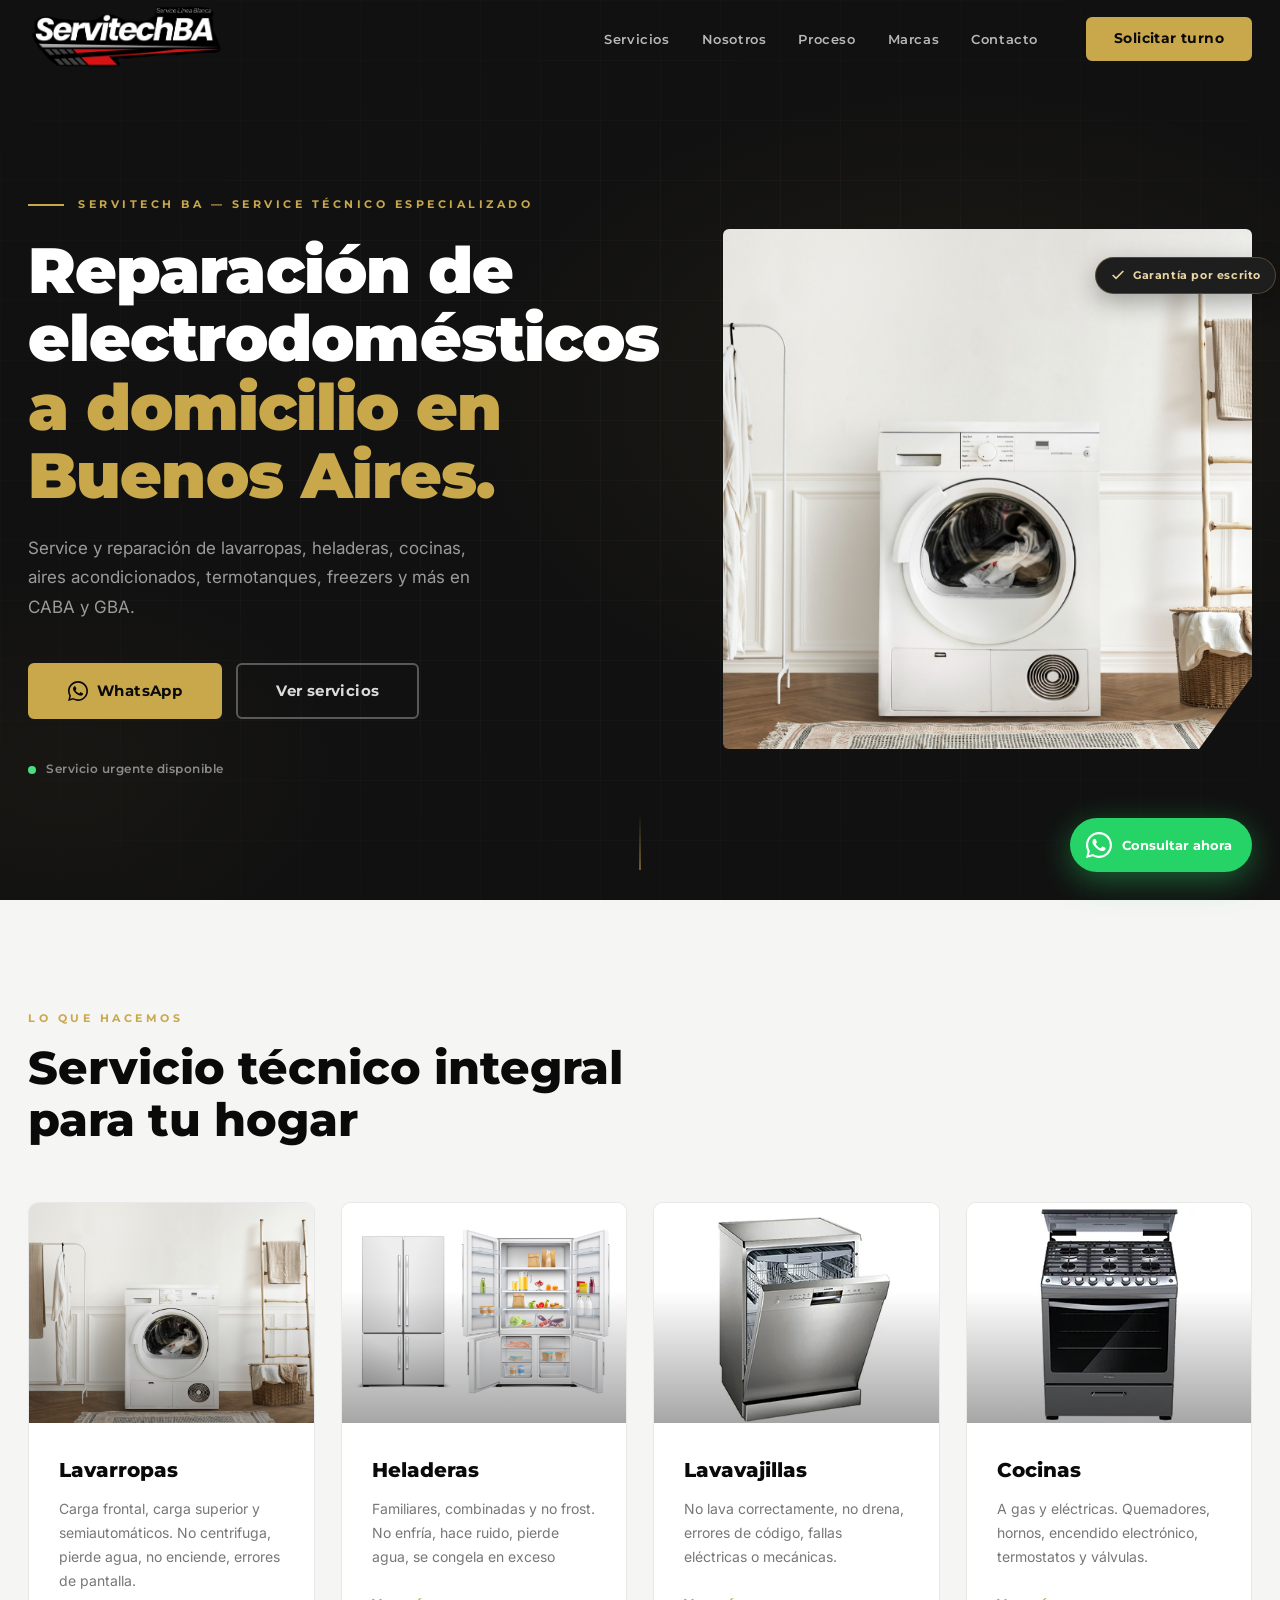
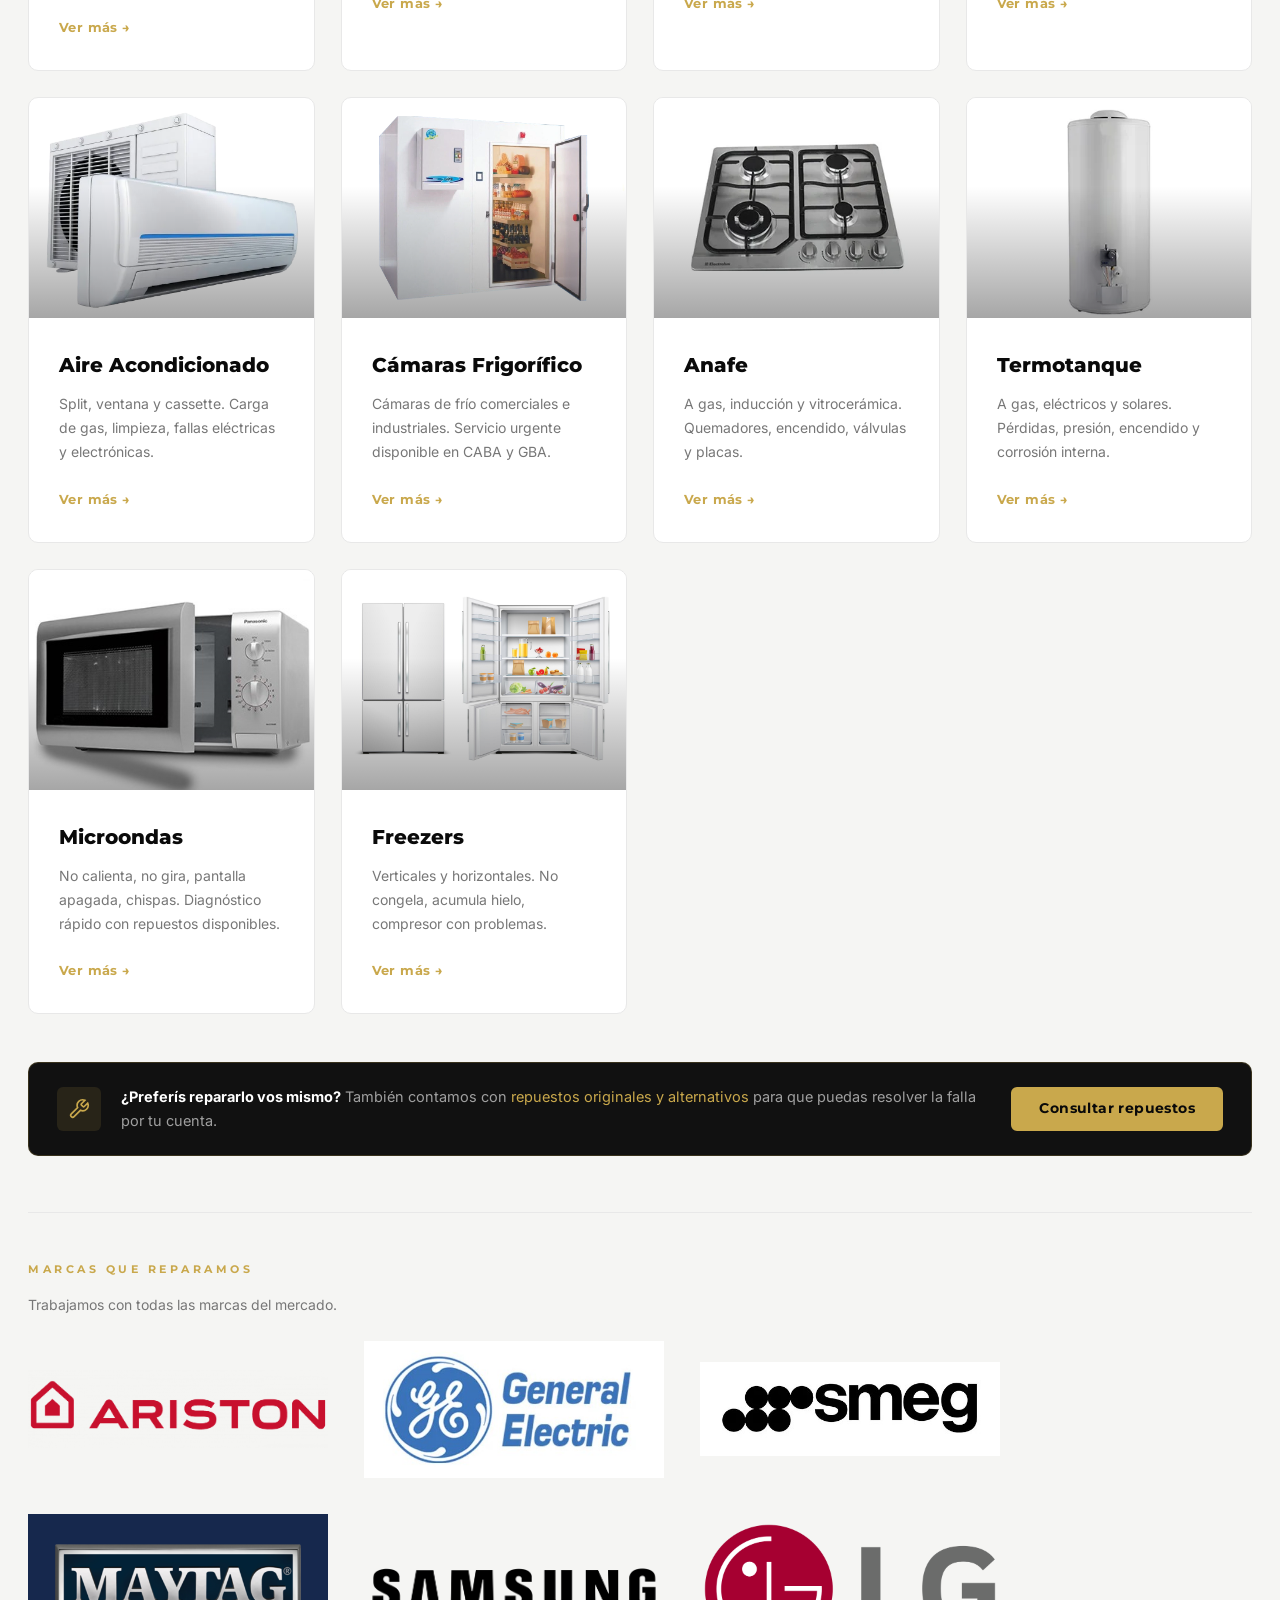
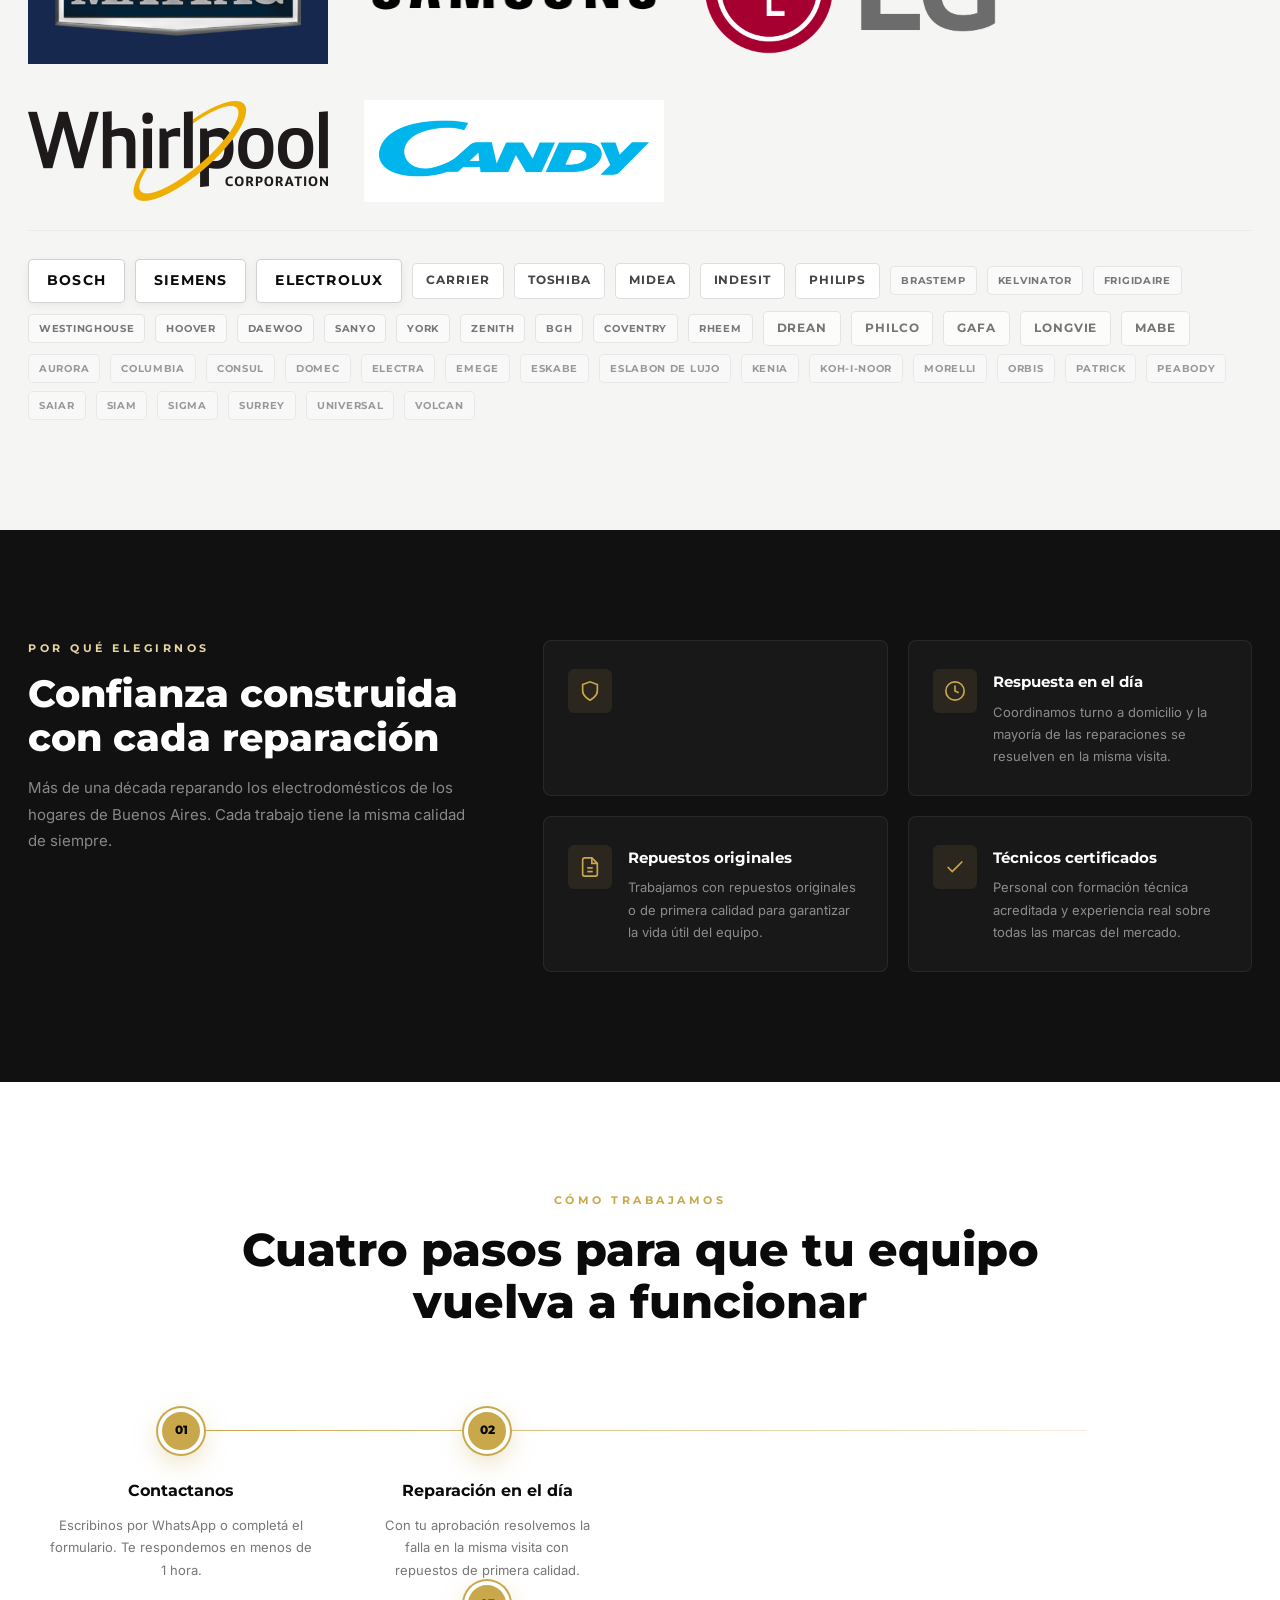
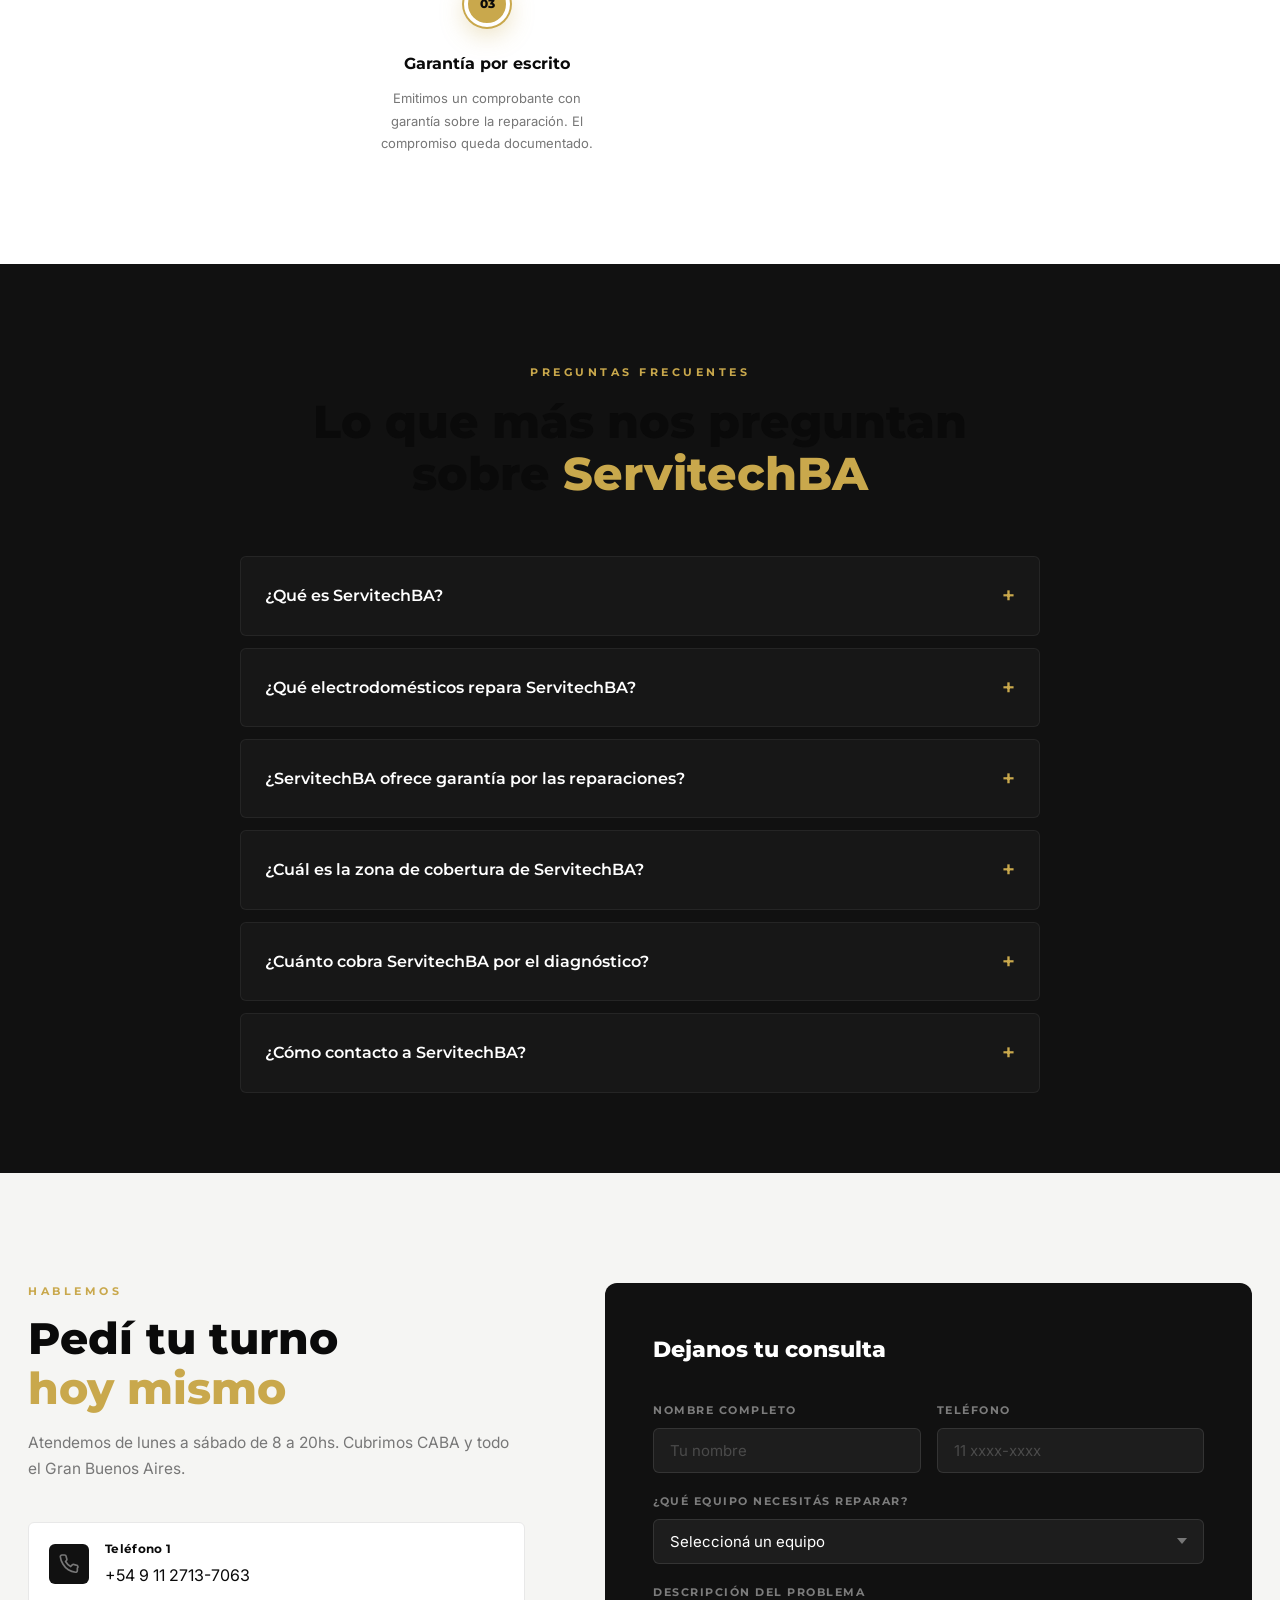
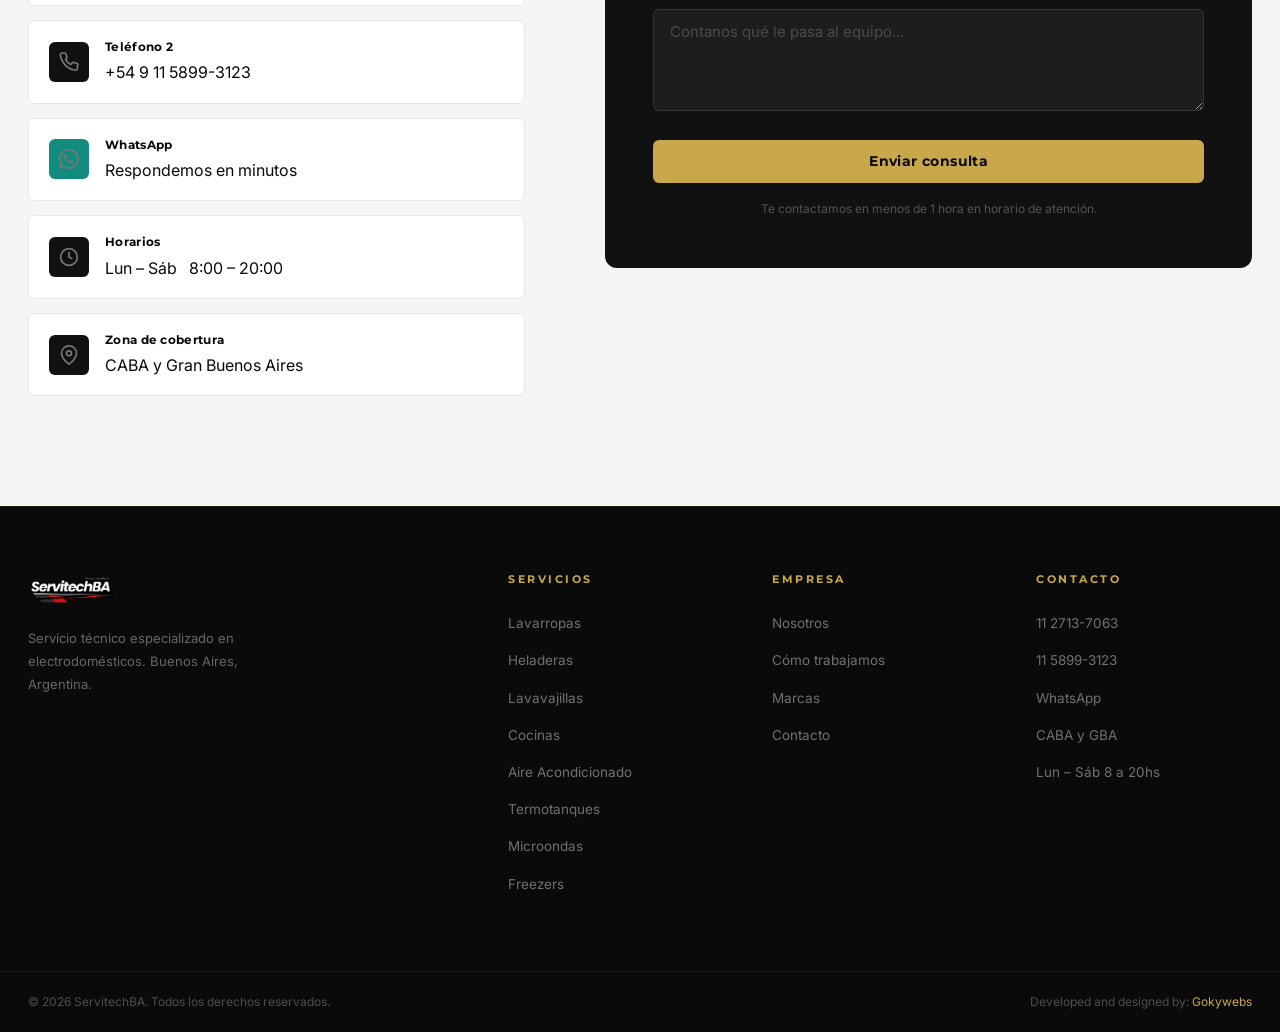
==== index.html @ 46dfd7f1 "terminada" ====
﻿<!DOCTYPE html>
<html lang="es">
<head>
  <meta charset="UTF-8">
  <meta name="viewport" content="width=device-width, initial-scale=1.0">
  <title>Servitech BA | Servicio Técnico de Electrodomésticos en Buenos Aires - Reparación a Domicilio</title>
  <meta name="description" content="Servitech BA - Servicio técnico y reparación de electrodomésticos a domicilio en Buenos Aires (CABA y GBA). Reparamos lavarropas, heladeras, cocinas, aires acondicionados, microondas, termotanques, freezers y más. Diagnóstico sin cargo y garantía por escrito. Llamá al 11 2713-7063.">
  <meta name="keywords" content="servitech, servitechba, servitech ba, servitech buenos aires, service electrodomésticos, service técnico, servicio técnico electrodomésticos, reparación electrodomésticos Buenos Aires, reparación lavarropas, reparación heladera, técnico a domicilio CABA, técnico a domicilio GBA, service lavarropas, service heladera, service cocina, service aire acondicionado, reparación lavavajillas, reparación microondas, reparación termotanque, reparación freezer, técnico electrodomésticos zona sur, técnico electrodomésticos zona norte, técnico electrodomésticos zona oeste, repuestos electrodomésticos Buenos Aires">
  <meta name="author" content="ServitechBA">
  <meta name="robots" content="index, follow">
  <link rel="canonical" href="https://www.servitechba.com/">

  <link rel="icon" type="image/jpeg" href="images/logocuadrado.png" sizes="any">
  <link rel="apple-touch-icon" sizes="180x180" href="images/logocuadrado.png">

  <meta name="geo.region" content="AR-B">
  <meta name="geo.placename" content="Buenos Aires">
  <meta name="geo.position" content="-34.6037;-58.3816">
  <meta name="ICBM" content="-34.6037, -58.3816">

  <meta property="og:type" content="website">
  <meta property="og:title" content="Servitech BA | Reparación y Service de Electrodomésticos en Buenos Aires">
  <meta property="og:description" content="Servitech BA - Service y reparación de electrodomésticos a domicilio. Lavarropas, heladeras, cocinas, aires y más. Diagnóstico sin cargo y garantía por escrito.">
  <meta property="og:image" content="https://www.servitechba.com/images/logocuadrado.png">
  <meta property="og:url" content="https://www.servitechba.com/">
  <meta property="og:locale" content="es_AR">
  <meta property="og:site_name" content="ServitechBA">

  <meta name="twitter:card" content="summary_large_image">
  <meta name="twitter:title" content="Servitech BA | Service y Reparación de Electrodomésticos">
  <meta name="twitter:description" content="Servitech BA - Reparación y service de lavarropas, heladeras, cocinas y más en Buenos Aires. Diagnóstico sin cargo y garantía por escrito.">
  <meta name="twitter:image" content="https://www.servitechba.com/images/logocuadrado.png">

  <link rel="preconnect" href="https://fonts.googleapis.com">
  <link rel="preconnect" href="https://fonts.gstatic.com" crossorigin>
  <link href="https://fonts.googleapis.com/css2?family=Montserrat:wght@400;500;600;700;800;900&family=Inter:wght@300;400;500&display=swap" rel="stylesheet">
  <link rel="stylesheet" href="css/styles.css">

  <script type="application/ld+json">
  {
    "@context": "https://schema.org",
    "@type": "LocalBusiness",
    "@id": "https://www.servitechba.com/#organization",
    "name": "ServitechBA - Servitech BA",
    "alternateName": ["ServitechBA", "Servitech BA", "servitechba", "Servitech Buenos Aires"],
    "description": "ServitechBA - Servicio técnico y reparación de electrodomésticos a domicilio en Buenos Aires. Service de lavarropas, heladeras, cocinas, aires acondicionados, termotanques, microondas, freezers y más. CABA y GBA.",
    "telephone": ["+541127137063", "+541158993123"],
    "image": "https://www.servitechba.com/images/logocuadrado.png",
    "logo": "https://www.servitechba.com/images/logocuadrado.png",
    "url": "https://www.servitechba.com",
    "sameAs": [
      "https://wa.me/541127137063"
    ],
    "address": {
      "@type": "PostalAddress",
      "addressLocality": "Buenos Aires",
      "addressRegion": "Buenos Aires",
      "addressCountry": "AR"
    },
    "geo": {
      "@type": "GeoCoordinates",
      "latitude": -34.6037,
      "longitude": -58.3816
    },
    "areaServed": [
      { "@type": "City", "name": "Buenos Aires", "sameAs": "https://es.wikipedia.org/wiki/Buenos_Aires" },
      { "@type": "AdministrativeArea", "name": "Gran Buenos Aires" }
    ],
    "openingHoursSpecification": {
      "@type": "OpeningHoursSpecification",
      "dayOfWeek": ["Monday","Tuesday","Wednesday","Thursday","Friday","Saturday"],
      "opens": "08:00",
      "closes": "20:00"
    },
    "priceRange": "$$",
    "hasOfferCatalog": {
      "@type": "OfferCatalog",
      "name": "Servicios de reparación de electrodomésticos",
      "itemListElement": [
        { "@type": "Offer", "itemOffered": { "@type": "Service", "name": "Reparación de lavarropas" } },
        { "@type": "Offer", "itemOffered": { "@type": "Service", "name": "Reparación de heladeras" } },
        { "@type": "Offer", "itemOffered": { "@type": "Service", "name": "Reparación de lavavajillas" } },
        { "@type": "Offer", "itemOffered": { "@type": "Service", "name": "Reparación de cocinas" } },
        { "@type": "Offer", "itemOffered": { "@type": "Service", "name": "Reparación de aire acondicionado" } },
        { "@type": "Offer", "itemOffered": { "@type": "Service", "name": "Reparación de termotanques" } },
        { "@type": "Offer", "itemOffered": { "@type": "Service", "name": "Reparación de microondas" } },
        { "@type": "Offer", "itemOffered": { "@type": "Service", "name": "Reparación de freezers" } }
      ]
    }
  }
  </script>

  <script type="application/ld+json">
  {
    "@context": "https://schema.org",
    "@type": "FAQPage",
    "mainEntity": [
      {
        "@type": "Question",
        "name": "¿Qué es ServitechBA?",
        "acceptedAnswer": {
          "@type": "Answer",
          "text": "ServitechBA (Servitech BA) es un servicio técnico especializado en la reparación de electrodomésticos a domicilio en Buenos Aires. Reparamos lavarropas, heladeras, cocinas, aires acondicionados, termotanques, microondas, freezers, lavavajillas y más en CABA y GBA."
        }
      },
      {
        "@type": "Question",
        "name": "¿Qué electrodomésticos repara ServitechBA?",
        "acceptedAnswer": {
          "@type": "Answer",
          "text": "En ServitechBA reparamos lavarropas, heladeras, lavavajillas, cocinas, aires acondicionados, cámaras frigoríficas, anafes, termotanques, microondas y freezers de todas las marcas del mercado."
        }
      },
      {
        "@type": "Question",
        "name": "¿ServitechBA ofrece garantía por las reparaciones?",
        "acceptedAnswer": {
          "@type": "Answer",
          "text": "Sí, en ServitechBA todas las reparaciones incluyen garantía por escrito. Emitimos un comprobante que documenta el trabajo realizado y la garantía correspondiente."
        }
      },
      {
        "@type": "Question",
        "name": "¿Cuál es la zona de cobertura de ServitechBA?",
        "acceptedAnswer": {
          "@type": "Answer",
          "text": "ServitechBA cubre toda la Ciudad Autónoma de Buenos Aires (CABA) y el Gran Buenos Aires (GBA), incluyendo zona norte, zona sur y zona oeste."
        }
      },
      {
        "@type": "Question",
        "name": "¿Cuánto cobra ServitechBA por el diagnóstico?",
        "acceptedAnswer": {
          "@type": "Answer",
          "text": "El diagnóstico de ServitechBA es sin cargo. Nuestro técnico evalúa el equipo a domicilio y te presupuesta la reparación antes de comenzar el trabajo."
        }
      },
      {
        "@type": "Question",
        "name": "¿Cómo contacto a ServitechBA?",
        "acceptedAnswer": {
          "@type": "Answer",
          "text": "Podés contactar a ServitechBA por WhatsApp al 11 2713-7063, por teléfono al 11 2713-7063 o al 11 5899-3123, o completando el formulario en servitechba.com. Atendemos de lunes a sábado de 8 a 20hs."
        }
      }
    ]
  }
  </script>
</head>
<body>

  <header class="nav-wrapper" id="navbar">
    <nav class="nav container">
      <a href="#inicio" class="nav__logo" aria-label="ServitechBA inicio">
        <img src="images/logo2.png" alt="ServitechBA" width="160" height="48">
      </a>
      <ul class="nav__links" id="navLinks" role="list">
        <li><a href="#servicios">Servicios</a></li>
        <li><a href="#nosotros">Nosotros</a></li>
        <li><a href="#proceso">Proceso</a></li>
        <li><a href="#marcas">Marcas</a></li>
        <li><a href="#contacto">Contacto</a></li>
      </ul>
      <a href="https://wa.me/541127137063?text=Hola%2C%20quisiera%20solicitar%20un%20turno%20de%20servicio%20t%C3%A9cnico" class="btn btn--gold nav__cta" target="_blank" rel="noopener noreferrer">Solicitar turno</a>
      <button class="nav__burger" id="burger" aria-label="Abrir menú de navegación" aria-expanded="false">
        <span></span>
        <span></span>
        <span></span>
      </button>
    </nav>
  </header>

  <main>

    <section class="hero" id="inicio" aria-label="Bienvenida">
      <div class="hero__bg" aria-hidden="true">
        <div class="hero__bg-grid"></div>
        <div class="hero__bg-glow"></div>
      </div>
      <div class="container hero__inner">
        <div class="hero__content">
          <span class="hero__eyebrow anim-hero" style="--hi:0">
            <span class="eyebrow-line" aria-hidden="true"></span>
            Servitech BA — Service técnico especializado
          </span>
          <h1 class="hero__title anim-hero" style="--hi:1">
            Reparación de electrodomésticos<br>
            <span class="text-gold">a domicilio en Buenos Aires.</span>
          </h1>
          <p class="hero__desc anim-hero" style="--hi:2">
            Service y reparación de lavarropas, heladeras, cocinas, aires acondicionados, termotanques, freezers y más en CABA y GBA. 
          </p>
          <div class="hero__ctas anim-hero" style="--hi:3">
            <a href="https://wa.me/541127137063?text=Hola%2C%20quiero%20más%20información" class="btn btn--gold btn--lg" target="_blank" rel="noopener noreferrer">
              <svg width="20" height="20" viewBox="0 0 24 24" fill="currentColor" aria-hidden="true"><path d="M17.472 14.382c-.297-.149-1.758-.867-2.03-.967-.273-.099-.471-.148-.67.15-.197.297-.767.966-.94 1.164-.173.199-.347.223-.644.075-.297-.15-1.255-.463-2.39-1.475-.883-.788-1.48-1.761-1.653-2.059-.173-.297-.018-.458.13-.606.134-.133.298-.347.446-.52.149-.174.198-.298.298-.497.099-.198.05-.371-.025-.52-.075-.149-.669-1.612-.916-2.207-.242-.579-.487-.5-.669-.51-.173-.008-.371-.01-.57-.01-.198 0-.52.074-.792.372-.272.297-1.04 1.016-1.04 2.479 0 1.462 1.065 2.875 1.213 3.074.149.198 2.096 3.2 5.077 4.487.709.306 1.262.489 1.694.625.712.227 1.36.195 1.871.118.571-.085 1.758-.719 2.006-1.413.248-.694.248-1.289.173-1.413z"/><path d="M12 0C5.373 0 0 5.373 0 12c0 2.136.561 4.14 1.535 5.872L.057 24l6.304-1.654A11.946 11.946 0 0012 24c6.627 0 12-5.373 12-12S18.627 0 12 0zm0 22c-1.885 0-3.65-.51-5.17-1.399l-.37-.22-3.845 1.007 1.027-3.737-.242-.386A9.953 9.953 0 012 12c0-5.514 4.486-10 10-10s10 4.486 10 10-4.486 10-10 10z"/></svg>
              WhatsApp
            </a>
            <a href="#servicios" class="btn btn--outline btn--lg">Ver servicios</a>
          </div>
          <div class="hero__badge anim-hero" style="--hi:4">
            <span class="badge-dot" aria-hidden="true"></span>
            Servicio urgente disponible
          </div>
        </div>
        <div class="hero__visual anim-hero" style="--hi:2" aria-hidden="true">
          <div class="hero__img-frame">
            <img src="images/lavarropa.jpg" alt="Técnico reparando lavarropas en domicilio en Buenos Aires" loading="eager" width="580" height="520">
            <div class="hero__img-border"></div>
          </div>
          <div class="hero__float-tag">
            <svg width="16" height="16" viewBox="0 0 24 24" fill="none" stroke="currentColor" stroke-width="2.5" aria-hidden="true"><polyline points="20 6 9 17 4 12"/></svg>
            Garantía por escrito
          </div>
        </div>
      </div>
      <div class="hero__scroll" aria-hidden="true"><span></span></div>
    </section>

    <section class="services" id="servicios">
      <div class="container">
        <div class="section-head fade-up">
          <span class="section-label">Lo que hacemos</span>
          <h2>Servicio técnico integral<br>para tu hogar</h2>
        </div>
        <div class="services__grid services__grid--wide">

          <article class="service-card fade-up" style="--delay:.0s">
            <a href="producto.html?id=lavarropas" class="service-card__link" aria-label="Ver servicio de Lavarropas">
            <div class="service-card__img">
              <img src="images/lavarropa.jpg" alt="Reparación de lavarropas carga frontal y superior en Buenos Aires" loading="lazy" width="400" height="220">
              <div class="service-card__overlay" aria-hidden="true"></div>
              <div class="service-card__badge">Ver detalle →</div>
            </div>
            </a>
            <div class="service-card__body">
              <h3><a href="producto.html?id=lavarropas">Lavarropas</a></h3>
              <p>Carga frontal, carga superior y semiautomáticos. No centrifuga, pierde agua, no enciende, errores de pantalla.</p>
              <a href="producto.html?id=lavarropas" class="service-link">Ver más →</a>
            </div>
          </article>

          <article class="service-card fade-up" style="--delay:.1s">
            <a href="producto.html?id=heladera" class="service-card__link" aria-label="Ver servicio de Heladeras">
            <div class="service-card__img">
              <img src="images/heladera.jpg" alt="Reparación de heladeras familiares y no frost en Buenos Aires" loading="lazy" width="400" height="220">
              <div class="service-card__overlay" aria-hidden="true"></div>
              <div class="service-card__badge">Ver detalle →</div>
            </div>
            </a>
            <div class="service-card__body">
              <h3><a href="producto.html?id=heladera">Heladeras</a></h3>
              <p>Familiares, combinadas y no frost. No enfría, hace ruido, pierde agua, se congela en exceso</p>
              <a href="producto.html?id=heladera" class="service-link">Ver más →</a>
            </div>
          </article>

          <article class="service-card fade-up" style="--delay:.2s">
            <a href="producto.html?id=lavavajillas" class="service-card__link" aria-label="Ver servicio de Lavavajillas">
            <div class="service-card__img">
              <img src="images/lavavajillas.webp" alt="Reparación de lavavajillas a domicilio en Buenos Aires" loading="lazy" width="400" height="220">
              <div class="service-card__overlay" aria-hidden="true"></div>
              <div class="service-card__badge">Ver detalle →</div>
            </div>
            </a>
            <div class="service-card__body">
              <h3><a href="producto.html?id=lavavajillas">Lavavajillas</a></h3>
              <p>No lava correctamente, no drena, errores de código, fallas eléctricas o mecánicas.</p>
              <a href="producto.html?id=lavavajillas" class="service-link">Ver más →</a>
            </div>
          </article>

          <article class="service-card fade-up" style="--delay:.3s">
            <a href="producto.html?id=cocina" class="service-card__link" aria-label="Ver servicio de Cocinas">
            <div class="service-card__img">
              <img src="images/cocinas.webp" alt="Reparación de cocinas a gas en Buenos Aires" loading="lazy" width="400" height="220">
              <div class="service-card__overlay" aria-hidden="true"></div>
              <div class="service-card__badge">Ver detalle →</div>
            </div>
            </a>
            <div class="service-card__body">
              <h3><a href="producto.html?id=cocina">Cocinas</a></h3>
              <p>A gas y eléctricas. Quemadores, hornos, encendido electrónico, termostatos y válvulas.</p>
              <a href="producto.html?id=cocina" class="service-link">Ver más →</a>
            </div>
          </article>

          <article class="service-card fade-up" style="--delay:.0s">
            <a href="producto.html?id=aire" class="service-card__link" aria-label="Ver servicio de Aire Acondicionado">
            <div class="service-card__img">
              <img src="images/aire.webp" alt="Reparación de aire acondicionado split en Buenos Aires" loading="lazy" width="400" height="220">
              <div class="service-card__overlay" aria-hidden="true"></div>
              <div class="service-card__badge">Ver detalle →</div>
            </div>
            </a>
            <div class="service-card__body">
              <h3><a href="producto.html?id=aire">Aire Acondicionado</a></h3>
              <p>Split, ventana y cassette. Carga de gas, limpieza, fallas eléctricas y electrónicas.</p>
              <a href="producto.html?id=aire" class="service-link">Ver más →</a>
            </div>
          </article>

          <article class="service-card fade-up" style="--delay:.1s">
            <a href="producto.html?id=camara" class="service-card__link" aria-label="Ver servicio de Cámaras Frigorífico">
            <div class="service-card__img">
              <img src="images/camara.webp" alt="Cámara frigorífico reparación en Buenos Aires" loading="lazy" width="400" height="220">
              <div class="service-card__overlay" aria-hidden="true"></div>
              <div class="service-card__badge">Ver detalle →</div>
            </div>
            </a>
            <div class="service-card__body">
              <h3><a href="producto.html?id=camara">Cámaras Frigorífico</a></h3>
              <p>Cámaras de frío comerciales e industriales. Servicio urgente disponible en CABA y GBA.</p>
              <a href="producto.html?id=camara" class="service-link">Ver más →</a>
            </div>
          </article>

          <article class="service-card fade-up" style="--delay:.2s">
            <a href="producto.html?id=anafe" class="service-card__link" aria-label="Ver servicio de Anafe">
            <div class="service-card__img">
              <img src="images/anafes.webp" alt="Reparación de anafe en Buenos Aires" loading="lazy" width="400" height="220">
              <div class="service-card__overlay" aria-hidden="true"></div>
              <div class="service-card__badge">Ver detalle →</div>
            </div>
            </a>
            <div class="service-card__body">
              <h3><a href="producto.html?id=anafe">Anafe</a></h3>
              <p>A gas, inducción y vitrocerámica. Quemadores, encendido, válvulas y placas.</p>
              <a href="producto.html?id=anafe" class="service-link">Ver más →</a>
            </div>
          </article>

          <article class="service-card fade-up" style="--delay:.3s">
            <a href="producto.html?id=termotanque" class="service-card__link" aria-label="Ver servicio de Termotanque">
            <div class="service-card__img">
              <img src="images/termotanques.webp" alt="Reparación de termotanque en Buenos Aires" loading="lazy" width="400" height="220">
              <div class="service-card__overlay" aria-hidden="true"></div>
              <div class="service-card__badge">Ver detalle →</div>
            </div>
            </a>
            <div class="service-card__body">
              <h3><a href="producto.html?id=termotanque">Termotanque</a></h3>
              <p>A gas, eléctricos y solares. Pérdidas, presión, encendido y corrosión interna.</p>
              <a href="producto.html?id=termotanque" class="service-link">Ver más →</a>
            </div>
          </article>

          <article class="service-card fade-up" style="--delay:.0s">
            <a href="producto.html?id=microondas" class="service-card__link" aria-label="Ver servicio de Microondas">
            <div class="service-card__img">
              <img src="images/microondas.jpg" alt="Reparación de microondas en Buenos Aires" loading="lazy" width="400" height="220">
              <div class="service-card__overlay" aria-hidden="true"></div>
              <div class="service-card__badge">Ver detalle →</div>
            </div>
            </a>
            <div class="service-card__body">
              <h3><a href="producto.html?id=microondas">Microondas</a></h3>
              <p>No calienta, no gira, pantalla apagada, chispas. Diagnóstico rápido con repuestos disponibles.</p>
              <a href="producto.html?id=microondas" class="service-link">Ver más →</a>
            </div>
          </article>

          <article class="service-card fade-up" style="--delay:.1s">
            <a href="producto.html?id=freezer" class="service-card__link" aria-label="Ver servicio de Freezers">
            <div class="service-card__img">
              <img src="images/heladera.jpg" alt="Reparación de freezer en Buenos Aires" loading="lazy" width="400" height="220">
              <div class="service-card__overlay" aria-hidden="true"></div>
              <div class="service-card__badge">Ver detalle →</div>
            </div>
            </a>
            <div class="service-card__body">
              <h3><a href="producto.html?id=freezer">Freezers</a></h3>
              <p>Verticales y horizontales. No congela, acumula hielo, compresor con problemas.</p>
              <a href="producto.html?id=freezer" class="service-link">Ver más →</a>
            </div>
          </article>

        </div>

        <div class="repuestos-banner fade-up" style="--delay:.2s">
          <div class="repuestos-banner__icon" aria-hidden="true">
            <svg width="22" height="22" viewBox="0 0 24 24" fill="none" stroke="currentColor" stroke-width="1.8"><path d="M14.7 6.3a1 1 0 0 0 0 1.4l1.6 1.6a1 1 0 0 0 1.4 0l3.77-3.77a6 6 0 0 1-7.94 7.94l-6.91 6.91a2.12 2.12 0 0 1-3-3l6.91-6.91a6 6 0 0 1 7.94-7.94l-3.76 3.76z"/></svg>
          </div>
          <div class="repuestos-banner__text">
            <strong>¿Preferís repararlo vos mismo?</strong> También contamos con <span class="text-gold">repuestos originales y alternativos</span> para que puedas resolver la falla por tu cuenta.
          </div>
          <a href="https://wa.me/541127137063?text=Hola%2C%20quisiera%20consultar%20por%20repuestos" class="btn btn--gold" target="_blank" rel="noopener noreferrer" style="flex-shrink:0">Consultar repuestos</a>
        </div>

        <!-- Marcas -->
        <div class="brands-inline fade-up" id="marcas" style="--delay:.15s">
          <div class="brands-inline__head">
            <span class="section-label">Marcas que reparamos</span>
            <p>Trabajamos con todas las marcas del mercado.</p>
          </div>
          <div class="brands-inline__logos">
            <img src="images/ariston.png" alt="Ariston" class="brand-logo" data-brand="ariston">
            <img src="images/generalelectric.jpg" alt="General Electric" class="brand-logo" data-brand="ge">
            <img src="images/smeg.jpg" alt="SMEG" class="brand-logo" data-brand="smeg">
            <img src="images/maytag.png" alt="Maytag" class="brand-logo" data-brand="maytag">
            <img src="images/marca-samsung.png" alt="Samsung" class="brand-logo" data-brand="samsung">
            <img src="images/marca-lg.png" alt="LG" class="brand-logo" data-brand="lg">
            <img src="images/marca-whirlpool.png" alt="Whirlpool" class="brand-logo" data-brand="whirlpool">
            <img src="images/candy.png" alt="Candy" class="brand-logo" data-brand="candy">
          </div>
          <div class="brands-inline__cloud">
            <!-- Importadas: tamaño destacado -->
            <span class="brand brand--lg">BOSCH</span>
            <span class="brand brand--lg">SIEMENS</span>
            <span class="brand brand--lg">ELECTROLUX</span>
            <span class="brand brand--md">CARRIER</span>
            <span class="brand brand--md">TOSHIBA</span>
            <span class="brand brand--md">MIDEA</span>
            <span class="brand brand--md">INDESIT</span>
            <span class="brand brand--md">PHILIPS</span>
            <span class="brand brand--sm">BRASTEMP</span>
            <span class="brand brand--sm">KELVINATOR</span>
            <span class="brand brand--sm">FRIGIDAIRE</span>
            <span class="brand brand--sm">WESTINGHOUSE</span>
            <span class="brand brand--sm">HOOVER</span>
            <span class="brand brand--sm">DAEWOO</span>
            <span class="brand brand--sm">SANYO</span>
            <span class="brand brand--sm">YORK</span>
            <span class="brand brand--sm">ZENITH</span>
            <span class="brand brand--sm">BGH</span>
            <span class="brand brand--sm">COVENTRY</span>
            <span class="brand brand--sm">RHEEM</span>
            <!-- Nacionales: tamaño estándar y menor -->
            <span class="brand brand--md brand--nat">DREAN</span>
            <span class="brand brand--md brand--nat">PHILCO</span>
            <span class="brand brand--md brand--nat">GAFA</span>
            <span class="brand brand--md brand--nat">LONGVIE</span>
            <span class="brand brand--md brand--nat">MABE</span>
            <span class="brand brand--sm brand--nat">AURORA</span>
            <span class="brand brand--sm brand--nat">COLUMBIA</span>
            <span class="brand brand--sm brand--nat">CONSUL</span>
            <span class="brand brand--sm brand--nat">DOMEC</span>
            <span class="brand brand--sm brand--nat">ELECTRA</span>
            <span class="brand brand--sm brand--nat">EMEGE</span>
            <span class="brand brand--sm brand--nat">ESKABE</span>
            <span class="brand brand--sm brand--nat">ESLABON DE LUJO</span>
            <span class="brand brand--sm brand--nat">KENIA</span>
            <span class="brand brand--sm brand--nat">KOH-I-NOOR</span>
            <span class="brand brand--sm brand--nat">MORELLI</span>
            <span class="brand brand--sm brand--nat">ORBIS</span>
            <span class="brand brand--sm brand--nat">PATRICK</span>
            <span class="brand brand--sm brand--nat">PEABODY</span>
            <span class="brand brand--sm brand--nat">SAIAR</span>
            <span class="brand brand--sm brand--nat">SIAM</span>
            <span class="brand brand--sm brand--nat">SIGMA</span>
            <span class="brand brand--sm brand--nat">SURREY</span>
            <span class="brand brand--sm brand--nat">UNIVERSAL</span>
            <span class="brand brand--sm brand--nat">VOLCAN</span>
          </div>
        </div>

      </div>
    </section>

    <section class="why" id="nosotros">
      <div class="container">

        <div class="why__body">
          <div class="why__text fade-left">
            <span class="section-label section-label--light">Por qué elegirnos</span>
            <h2>Confianza construida con cada reparación</h2>
            <p>Más de una década reparando los electrodomésticos de los hogares de Buenos Aires. Cada trabajo tiene la misma calidad de siempre.</p>
          </div>
          <div class="why__benefits">
            <div class="benefit fade-up" style="--delay:.0s">
              <div class="benefit__icon" aria-hidden="true">
                <svg width="22" height="22" viewBox="0 0 24 24" fill="none" stroke="currentColor" stroke-width="1.8"><path d="M12 22s8-4 8-10V5l-8-3-8 3v7c0 6 8 10 8 10z"/></svg>
              </div>
            </div>
            <div class="benefit fade-up" style="--delay:.1s">
              <div class="benefit__icon" aria-hidden="true">
                <svg width="22" height="22" viewBox="0 0 24 24" fill="none" stroke="currentColor" stroke-width="1.8"><circle cx="12" cy="12" r="10"/><polyline points="12 6 12 12 16 14"/></svg>
              </div>
              <div>
                <h4>Respuesta en el día</h4>
                <p>Coordinamos turno a domicilio y la mayoría de las reparaciones se resuelven en la misma visita.</p>
              </div>
            </div>
            <div class="benefit fade-up" style="--delay:.2s">
              <div class="benefit__icon" aria-hidden="true">
                <svg width="22" height="22" viewBox="0 0 24 24" fill="none" stroke="currentColor" stroke-width="1.8"><path d="M14 2H6a2 2 0 0 0-2 2v16a2 2 0 0 0 2 2h12a2 2 0 0 0 2-2V8z"/><polyline points="14 2 14 8 20 8"/><line x1="9" y1="13" x2="15" y2="13"/><line x1="9" y1="17" x2="15" y2="17"/></svg>
              </div>
              <div>
                <h4>Repuestos originales</h4>
                <p>Trabajamos con repuestos originales o de primera calidad para garantizar la vida útil del equipo.</p>
              </div>
            </div>
            <div class="benefit fade-up" style="--delay:.3s">
              <div class="benefit__icon" aria-hidden="true">
                <svg width="22" height="22" viewBox="0 0 24 24" fill="none" stroke="currentColor" stroke-width="1.8"><polyline points="20 6 9 17 4 12"/></svg>
              </div>
              <div>
                <h4>Técnicos certificados</h4>
                <p>Personal con formación técnica acreditada y experiencia real sobre todas las marcas del mercado.</p>
              </div>
            </div>
          </div>
        </div>
      </div>
    </section>

    <section class="process" id="proceso">
      <div class="container">
        <div class="section-head fade-up" style="text-align:center">
          <span class="section-label">Cómo trabajamos</span>
          <h2>Cuatro pasos para que tu equipo<br>vuelva a funcionar</h2>
        </div>
        <div class="process__track">
          <div class="process__connector" aria-hidden="true"></div>
          <div class="step fade-up" style="--delay:.0s">
            <div class="step__bubble" aria-hidden="true">01</div>
            <h4>Contactanos</h4>
            <p>Escribinos por WhatsApp o completá el formulario. Te respondemos en menos de 1 hora.</p>
          </div>
          <div class="step fade-up" style="--delay:.15s">
          <div class="step fade-up" style="--delay:.3s">
            <div class="step__bubble" aria-hidden="true">02</div>
            <h4>Reparación en el día</h4>
            <p>Con tu aprobación resolvemos la falla en la misma visita con repuestos de primera calidad.</p>
          </div>
          <div class="step fade-up" style="--delay:.45s">
            <div class="step__bubble" aria-hidden="true">03</div>
            <h4>Garantía por escrito</h4>
            <p>Emitimos un comprobante con garantía sobre la reparación. El compromiso queda documentado.</p>
          </div>
        </div>
      </div>
    </section>



    <section class="faq" id="faq">
      <div class="container">
        <div class="section-head fade-up" style="text-align:center">
          <span class="section-label">Preguntas frecuentes</span>
          <h2>Lo que más nos preguntan<br>sobre <span class="text-gold">ServitechBA</span></h2>
        </div>
        <div class="faq__list">
          <details class="faq__item fade-up" style="--delay:.0s">
            <summary class="faq__question">¿Qué es ServitechBA?</summary>
            <div class="faq__answer">
              <p>ServitechBA (Servitech BA) es un servicio técnico especializado en la reparación de electrodomésticos a domicilio en Buenos Aires. Reparamos lavarropas, heladeras, cocinas, aires acondicionados, termotanques, microondas, freezers, lavavajillas y más en CABA y GBA.</p>
            </div>
          </details>
          <details class="faq__item fade-up" style="--delay:.05s">
            <summary class="faq__question">¿Qué electrodomésticos repara ServitechBA?</summary>
            <div class="faq__answer">
              <p>En ServitechBA reparamos lavarropas, heladeras, lavavajillas, cocinas, aires acondicionados, cámaras frigoríficas, anafes, termotanques, microondas y freezers de todas las marcas del mercado.</p>
            </div>
          </details>
          <details class="faq__item fade-up" style="--delay:.1s">
            <summary class="faq__question">¿ServitechBA ofrece garantía por las reparaciones?</summary>
            <div class="faq__answer">
              <p>Sí, en ServitechBA todas las reparaciones incluyen garantía por escrito. Emitimos un comprobante que documenta el trabajo realizado y la garantía correspondiente.</p>
            </div>
          </details>
          <details class="faq__item fade-up" style="--delay:.15s">
            <summary class="faq__question">¿Cuál es la zona de cobertura de ServitechBA?</summary>
            <div class="faq__answer">
              <p>ServitechBA cubre toda la Ciudad Autónoma de Buenos Aires (CABA) y el Gran Buenos Aires (GBA), incluyendo zona norte, zona sur y zona oeste.</p>
            </div>
          </details>
          <details class="faq__item fade-up" style="--delay:.2s">
            <summary class="faq__question">¿Cuánto cobra ServitechBA por el diagnóstico?</summary>
            <div class="faq__answer">
              <p>El diagnóstico de ServitechBA es sin cargo. Nuestro técnico evalúa el equipo a domicilio y te presupuesta la reparación antes de comenzar el trabajo.</p>
            </div>
          </details>
          <details class="faq__item fade-up" style="--delay:.25s">
            <summary class="faq__question">¿Cómo contacto a ServitechBA?</summary>
            <div class="faq__answer">
              <p>Podés contactar a ServitechBA por WhatsApp al 11 2713-7063, por teléfono al 11 2713-7063 o al 11 5899-3123, o completando el formulario en servitechba.com. Atendemos de lunes a sábado de 8 a 20hs.</p>
            </div>
          </details>
        </div>
      </div>
    </section>

    <section class="contact" id="contacto">
      <div class="container contact__grid">

        <div class="contact__info fade-left">
          <span class="section-label">Hablemos</span>
          <h2>Pedí tu turno<br><span class="text-gold">hoy mismo</span></h2>
          <p>Atendemos de lunes a sábado de 8 a 20hs. Cubrimos CABA y todo el Gran Buenos Aires.</p>
          <div class="contact__items">
            <a href="tel:+541127137063" class="contact__item">
              <span class="contact__item-icon" aria-hidden="true">
                <svg width="20" height="20" viewBox="0 0 24 24" fill="none" stroke="currentColor" stroke-width="2"><path d="M22 16.92v3a2 2 0 0 1-2.18 2 19.79 19.79 0 0 1-8.63-3.07A19.5 19.5 0 0 1 4.69 12 19.79 19.79 0 0 1 1.62 3.38 2 2 0 0 1 3.6 1.18h3a2 2 0 0 1 2 1.72c.127.96.361 1.903.7 2.81a2 2 0 0 1-.45 2.11L7.91 9a16 16 0 0 0 6.06 6.06l1.92-1.92a2 2 0 0 1 2.11-.45c.907.339 1.85.573 2.81.7A2 2 0 0 1 22 16.92z"/></svg>
              </span>
              <span>
                <strong>Teléfono 1</strong>
                +54 9 11 2713-7063
              </span>
            </a>
            <a href="tel:+541158993123" class="contact__item">
              <span class="contact__item-icon" aria-hidden="true">
                <svg width="20" height="20" viewBox="0 0 24 24" fill="none" stroke="currentColor" stroke-width="2"><path d="M22 16.92v3a2 2 0 0 1-2.18 2 19.79 19.79 0 0 1-8.63-3.07A19.5 19.5 0 0 1 4.69 12 19.79 19.79 0 0 1 1.62 3.38 2 2 0 0 1 3.6 1.18h3a2 2 0 0 1 2 1.72c.127.96.361 1.903.7 2.81a2 2 0 0 1-.45 2.11L7.91 9a16 16 0 0 0 6.06 6.06l1.92-1.92a2 2 0 0 1 2.11-.45c.907.339 1.85.573 2.81.7A2 2 0 0 1 22 16.92z"/></svg>
              </span>
              <span>
                <strong>Teléfono 2</strong>
                +54 9 11 5899-3123
              </span>
            </a>
            <a href="https://wa.me/541127137063" class="contact__item contact__item--wa" target="_blank" rel="noopener noreferrer">
              <span class="contact__item-icon" aria-hidden="true">
                <svg width="20" height="20" viewBox="0 0 24 24" fill="currentColor"><path d="M17.472 14.382c-.297-.149-1.758-.867-2.03-.967-.273-.099-.471-.148-.67.15-.197.297-.767.966-.94 1.164-.173.199-.347.223-.644.075-.297-.15-1.255-.463-2.39-1.475-.883-.788-1.48-1.761-1.653-2.059-.173-.297-.018-.458.13-.606.134-.133.298-.347.446-.52.149-.174.198-.298.298-.497.099-.198.05-.371-.025-.52-.075-.149-.669-1.612-.916-2.207-.242-.579-.487-.5-.669-.51-.173-.008-.371-.01-.57-.01-.198 0-.52.074-.792.372-.272.297-1.04 1.016-1.04 2.479 0 1.462 1.065 2.875 1.213 3.074.149.198 2.096 3.2 5.077 4.487.709.306 1.262.489 1.694.625.712.227 1.36.195 1.871.118.571-.085 1.758-.719 2.006-1.413.248-.694.248-1.289.173-1.413z"/><path d="M12 0C5.373 0 0 5.373 0 12c0 2.136.561 4.14 1.535 5.872L.057 24l6.304-1.654A11.946 11.946 0 0012 24c6.627 0 12-5.373 12-12S18.627 0 12 0zm0 22c-1.885 0-3.65-.51-5.17-1.399l-.37-.22-3.845 1.007 1.027-3.737-.242-.386A9.953 9.953 0 012 12c0-5.514 4.486-10 10-10s10 4.486 10 10-4.486 10-10 10z"/></svg>
              </span>
              <span>
                <strong>WhatsApp</strong>
                Respondemos en minutos
              </span>
            </a>
            <div class="contact__item">
              <span class="contact__item-icon" aria-hidden="true">
                <svg width="20" height="20" viewBox="0 0 24 24" fill="none" stroke="currentColor" stroke-width="2"><circle cx="12" cy="12" r="10"/><polyline points="12 6 12 12 16 14"/></svg>
              </span>
              <span>
                <strong>Horarios</strong>
                Lun – Sáb &nbsp; 8:00 – 20:00
              </span>
            </div>
            <div class="contact__item">
              <span class="contact__item-icon" aria-hidden="true">
                <svg width="20" height="20" viewBox="0 0 24 24" fill="none" stroke="currentColor" stroke-width="2"><path d="M21 10c0 7-9 13-9 13s-9-6-9-13a9 9 0 0 1 18 0z"/><circle cx="12" cy="10" r="3"/></svg>
              </span>
              <span>
                <strong>Zona de cobertura</strong>
                CABA y Gran Buenos Aires
              </span>
            </div>
          </div>
        </div>

        <div class="contact__form-wrap fade-right">
          <form class="contact__form" id="contactForm" novalidate>
            <h3>Dejanos tu consulta</h3>
            <div class="form-row">
              <div class="form-group">
                <label for="fname">Nombre completo</label>
                <input type="text" id="fname" name="fname" placeholder="Tu nombre" autocomplete="name" required>
              </div>
              <div class="form-group">
                <label for="fphone">Teléfono</label>
                <input type="tel" id="fphone" name="fphone" placeholder="11 xxxx-xxxx" autocomplete="tel" required>
              </div>
            </div>
            <div class="form-group">
              <label for="fequip">¿Qué equipo necesitás reparar?</label>
              <select id="fequip" name="fequip" required>
                <option value="" disabled selected>Seleccioná un equipo</option>
                <option value="lavarropas">Lavarropas</option>
                <option value="heladera">Heladera</option>
                <option value="lavavajillas">Lavavajillas</option>
                <option value="cocina">Cocina</option>
                <option value="aire acondicionado">Aire Acondicionado</option>
                <option value="cámara frigorífico">Cámara Frigorífico</option>
                <option value="anafe">Anafe</option>
                <option value="termotanque">Termotanque</option>
                <option value="microondas">Microondas</option>
                <option value="freezer">Freezer</option>
                <option value="otro electrodoméstico">Otro electrodoméstico</option>
              </select>
            </div>
            <div class="form-group">
              <label for="fmsg">Descripción del problema</label>
              <textarea id="fmsg" name="fmsg" rows="4" placeholder="Contanos qué le pasa al equipo..."></textarea>
            </div>
            <button type="submit" class="btn btn--gold btn--full">Enviar consulta</button>
            <p class="form-note">Te contactamos en menos de 1 hora en horario de atención.</p>
          </form>
        </div>

      </div>
    </section>

  </main>

  <footer class="footer" role="contentinfo">
    <div class="footer__top">
      <div class="container footer__grid">
        <div class="footer__brand">
          <a href="#inicio" aria-label="ServitechBA inicio">
            <img src="images/logo2.png" alt="ServitechBA" width="140" height="44" loading="lazy">
          </a>
          <p>Servicio técnico especializado en electrodomésticos. Buenos Aires, Argentina.</p>
        </div>
        <div class="footer__col">
          <h5>Servicios</h5>
          <ul role="list">
            <li><a href="producto.html?id=lavarropas">Lavarropas</a></li>
            <li><a href="producto.html?id=heladera">Heladeras</a></li>
            <li><a href="producto.html?id=lavavajillas">Lavavajillas</a></li>
            <li><a href="producto.html?id=cocina">Cocinas</a></li>
            <li><a href="producto.html?id=aire">Aire Acondicionado</a></li>
            <li><a href="producto.html?id=termotanque">Termotanques</a></li>
            <li><a href="producto.html?id=microondas">Microondas</a></li>
            <li><a href="producto.html?id=freezer">Freezers</a></li>
          </ul>
        </div>
        <div class="footer__col">
          <h5>Empresa</h5>
          <ul role="list">
            <li><a href="#nosotros">Nosotros</a></li>
            <li><a href="#proceso">Cómo trabajamos</a></li>
            <li><a href="#marcas">Marcas</a></li>
            <li><a href="#contacto">Contacto</a></li>
          </ul>
        </div>
        <div class="footer__col">
          <h5>Contacto</h5>
          <ul role="list">
            <li><a href="tel:+541127137063">11 2713-7063</a></li>
            <li><a href="tel:+541158993123">11 5899-3123</a></li>
            <li><a href="https://wa.me/541127137063" target="_blank" rel="noopener noreferrer">WhatsApp</a></li>
            <li><span>CABA y GBA</span></li>
            <li><span>Lun – Sáb 8 a 20hs</span></li>
          </ul>
        </div>
      </div>
    </div>
    <div class="footer__bottom">
      <div class="container footer__bottom-inner">
        <p>&copy; 2026 ServitechBA. Todos los derechos reservados.</p>
        <p>Developed and designed by: <a href="https://gokywebs.net" target="_blank" rel="noopener noreferrer">Gokywebs</a></p>
      </div>
    </div>
  </footer>

  <a href="https://wa.me/541127137063?text=Hola%2C%20quisiera%20consultar%20por%20un%20servicio%20t%C3%A9cnico" class="wa-float" target="_blank" rel="noopener noreferrer" aria-label="Enviar mensaje por WhatsApp a ServitechBA">
    <svg width="26" height="26" viewBox="0 0 24 24" fill="currentColor" aria-hidden="true"><path d="M17.472 14.382c-.297-.149-1.758-.867-2.03-.967-.273-.099-.471-.148-.67.15-.197.297-.767.966-.94 1.164-.173.199-.347.223-.644.075-.297-.15-1.255-.463-2.39-1.475-.883-.788-1.48-1.761-1.653-2.059-.173-.297-.018-.458.13-.606.134-.133.298-.347.446-.52.149-.174.198-.298.298-.497.099-.198.05-.371-.025-.52-.075-.149-.669-1.612-.916-2.207-.242-.579-.487-.5-.669-.51-.173-.008-.371-.01-.57-.01-.198 0-.52.074-.792.372-.272.297-1.04 1.016-1.04 2.479 0 1.462 1.065 2.875 1.213 3.074.149.198 2.096 3.2 5.077 4.487.709.306 1.262.489 1.694.625.712.227 1.36.195 1.871.118.571-.085 1.758-.719 2.006-1.413.248-.694.248-1.289.173-1.413z"/><path d="M12 0C5.373 0 0 5.373 0 12c0 2.136.561 4.14 1.535 5.872L.057 24l6.304-1.654A11.946 11.946 0 0012 24c6.627 0 12-5.373 12-12S18.627 0 12 0zm0 22c-1.885 0-3.65-.51-5.17-1.399l-.37-.22-3.845 1.007 1.027-3.737-.242-.386A9.953 9.953 0 012 12c0-5.514 4.486-10 10-10s10 4.486 10 10-4.486 10-10 10z"/></svg>
    <span>Consultar ahora</span>
  </a>

  <!-- Brand Modal -->
  <div class="brand-modal-overlay" id="brandModal" role="dialog" aria-modal="true" aria-label="Información de marca">
    <div class="brand-modal">
      <button class="brand-modal__close" id="brandModalClose" aria-label="Cerrar">
        <svg width="18" height="18" viewBox="0 0 24 24" fill="none" stroke="currentColor" stroke-width="2.5" aria-hidden="true"><line x1="18" y1="6" x2="6" y2="18"/><line x1="6" y1="6" x2="18" y2="18"/></svg>
      </button>
      <div class="brand-modal__logo-wrap">
        <img id="brandModalLogo" src="" alt="" class="brand-modal__logo">
      </div>
      <p id="brandModalDesc" class="brand-modal__desc"></p>
      <div>
        <span class="brand-modal__label">Servicios disponibles</span>
        <div class="brand-modal__services" id="brandModalServices"></div>
      </div>
      <a id="brandModalWa" href="https://wa.me/541127137063" class="btn btn--gold brand-modal__wa" target="_blank" rel="noopener noreferrer">
        <svg width="18" height="18" viewBox="0 0 24 24" fill="currentColor" aria-hidden="true"><path d="M17.472 14.382c-.297-.149-1.758-.867-2.03-.967-.273-.099-.471-.148-.67.15-.197.297-.767.966-.94 1.164-.173.199-.347.223-.644.075-.297-.15-1.255-.463-2.39-1.475-.883-.788-1.48-1.761-1.653-2.059-.173-.297-.018-.458.13-.606.134-.133.298-.347.446-.52.149-.174.198-.298.298-.497.099-.198.05-.371-.025-.52-.075-.149-.669-1.612-.916-2.207-.242-.579-.487-.5-.669-.51-.173-.008-.371-.01-.57-.01-.198 0-.52.074-.792.372-.272.297-1.04 1.016-1.04 2.479 0 1.462 1.065 2.875 1.213 3.074.149.198 2.096 3.2 5.077 4.487.709.306 1.262.489 1.694.625.712.227 1.36.195 1.871.118.571-.085 1.758-.719 2.006-1.413.248-.694.248-1.289.173-1.413z"/><path d="M12 0C5.373 0 0 5.373 0 12c0 2.136.561 4.14 1.535 5.872L.057 24l6.304-1.654A11.946 11.946 0 0012 24c6.627 0 12-5.373 12-12S18.627 0 12 0zm0 22c-1.885 0-3.65-.51-5.17-1.399l-.37-.22-3.845 1.007 1.027-3.737-.242-.386A9.953 9.953 0 012 12c0-5.514 4.486-10 10-10s10 4.486 10 10-4.486 10-10 10z"/></svg>
        Consultar por WhatsApp
      </a>
    </div>
  </div>

  <script src="js/main.js"></script>
</body>
</html>
---- css/styles.css ----
*, *::before, *::after {
  box-sizing: border-box;
  margin: 0;
  padding: 0;
}

:root {
  --black:      #0a0a0a;
  --dark:       #111111;
  --dark2:      #171717;
  --dark3:      #1e1e1e;
  --white:      #ffffff;
  --off-white:  #f5f5f3;
  --gray:       #777;
  --gray-lt:    #ddd;
  --gold:       #c9a84c;
  --gold-lt:    #e8d5a3;
  --gold-dk:    #a8882e;
  --green-wa:   #25d366;
  --fh:         'Montserrat', sans-serif;
  --fb:         'Inter', sans-serif;
  --ease:       0.32s cubic-bezier(.4,0,.2,1);
  --r:          6px;
  --wrap:       1200px;
}

html {
  scroll-behavior: smooth;
  scroll-padding-top: 80px;
}

body {
  font-family: var(--fb);
  font-size: 16px;
  line-height: 1.7;
  color: var(--black);
  background: var(--white);
  overflow-x: hidden;
  -webkit-font-smoothing: antialiased;
}

img   { max-width: 100%; height: auto; display: block; }
a     { text-decoration: none; color: inherit; }
ul    { list-style: none; }
button { font-family: inherit; }

.container {
  max-width: 1400px;
  margin: 0 auto;
  padding: 0 28px;
}

.text-gold { color: var(--gold); }

.section-label {
  font-family: var(--fh);
  font-size: 10.5px;
  font-weight: 700;
  letter-spacing: 3.5px;
  text-transform: uppercase;
  color: var(--gold);
  display: block;
  margin-bottom: 14px;
}
.section-label--light { color: var(--gold-lt); }

.section-head { margin-bottom: 56px; }
.section-head h2 {
  font-family: var(--fh);
  font-size: clamp(28px, 3.8vw, 46px);
  font-weight: 800;
  line-height: 1.13;
  color: var(--black);
}



.btn {
  display: inline-flex;
  align-items: center;
  gap: 9px;
  font-family: var(--fh);
  font-size: 13.5px;
  font-weight: 700;
  letter-spacing: .4px;
  padding: 13px 26px;
  border-radius: var(--r);
  border: 2px solid transparent;
  cursor: pointer;
  transition: all var(--ease);
  white-space: nowrap;
  line-height: 1;
}

.btn--gold {
  background: var(--gold);
  color: var(--black);
  border-color: var(--gold);
}
.btn--gold:hover {
  background: var(--gold-dk);
  border-color: var(--gold-dk);
  transform: translateY(-2px);
  box-shadow: 0 10px 28px rgba(201,168,76,.38);
}

.btn--outline {
  background: transparent;
  color: rgba(255,255,255,.85);
  border-color: rgba(255,255,255,.3);
}
.btn--outline:hover {
  border-color: var(--gold);
  color: var(--gold);
}

.btn--lg   { padding: 16px 38px; font-size: 15px; }
.btn--full { width: 100%; justify-content: center; }



.nav-wrapper {
  position: fixed;
  inset: 0 0 auto 0;
  z-index: 100;
  transition: background var(--ease), box-shadow var(--ease);
}
.nav-wrapper.scrolled {
  background: rgba(8,8,8,.96);
  backdrop-filter: blur(14px);
  -webkit-backdrop-filter: blur(14px);
  box-shadow: 0 1px 0 rgba(201,168,76,.12);
}

.nav {
  display: flex;
  align-items: center;
  height: 78px;
  gap: 40px;
}

.nav__logo img {
  height: 90px;
  width: auto;
  object-fit: contain;
}

.nav__links {
  display: flex;
  gap: 32px;
  margin-left: auto;
}
.nav__links a {
  font-family: var(--fh);
  font-size: 12.5px;
  font-weight: 600;
  letter-spacing: .6px;
  color: rgba(255,255,255,.7);
  transition: color var(--ease);
  position: relative;
}
.nav__links a::after {
  content: '';
  position: absolute;
  bottom: -4px;
  left: 0;
  width: 0;
  height: 1.5px;
  background: var(--gold);
  transition: width var(--ease);
}
.nav__links a:hover        { color: var(--white); }
.nav__links a:hover::after { width: 100%; }

.nav__cta { margin-left: 8px; }

.nav__burger {
  display: none;
  flex-direction: column;
  gap: 5px;
  background: none;
  border: none;
  cursor: pointer;
  padding: 6px;
  margin-left: auto;
}
.nav__burger span {
  display: block;
  width: 22px;
  height: 2px;
  background: var(--white);
  border-radius: 2px;
  transition: all .28s ease;
}
.nav__burger.open span:nth-child(1) { transform: translateY(7px) rotate(45deg); }
.nav__burger.open span:nth-child(2) { opacity: 0; transform: scaleX(0); }
.nav__burger.open span:nth-child(3) { transform: translateY(-7px) rotate(-45deg); }



.hero {
  min-height: 100vh;
  background: var(--dark);
  display: flex;
  align-items: center;
  position: relative;
  overflow: hidden;
}

.hero__bg {
  position: absolute;
  inset: 0;
  pointer-events: none;
}
.hero__bg-glow {
  position: absolute;
  inset: 0;
  background:
    radial-gradient(ellipse 60% 55% at 75% 45%, rgba(201,168,76,.07) 0%, transparent 65%),
    radial-gradient(ellipse 40% 40% at 5% 85%,  rgba(201,168,76,.04) 0%, transparent 55%);
}
.hero__bg-grid {
  position: absolute;
  inset: 0;
  background-image:
    linear-gradient(rgba(255,255,255,.025) 1px, transparent 1px),
    linear-gradient(90deg, rgba(255,255,255,.025) 1px, transparent 1px);
  background-size: 60px 60px;
  mask-image: radial-gradient(ellipse 80% 80% at 50% 50%, black 40%, transparent 100%);
}

.hero__inner {
  display: grid;
  grid-template-columns: 1fr 1fr;
  gap: 64px;
  align-items: center;
  padding-top: 78px;
  position: relative;
  z-index: 1;
  width: 100%;
}

.hero__eyebrow {
  display: flex;
  align-items: center;
  gap: 14px;
  font-family: var(--fh);
  font-size: 10.5px;
  font-weight: 700;
  letter-spacing: 3.5px;
  text-transform: uppercase;
  color: var(--gold);
  margin-bottom: 22px;
}
.eyebrow-line {
  display: block;
  width: 36px;
  height: 1.5px;
  background: var(--gold);
  flex-shrink: 0;
}

.hero__title {
  font-family: var(--fh);
  font-size: clamp(36px, 5vw, 66px);
  font-weight: 900;
  line-height: 1.07;
  color: var(--white);
  margin-bottom: 24px;
  letter-spacing: -1px;
}

.hero__desc {
  font-size: 17px;
  line-height: 1.75;
  color: rgba(255,255,255,.58);
  max-width: 460px;
  margin-bottom: 40px;
}

.hero__ctas {
  display: flex;
  gap: 14px;
  flex-wrap: wrap;
  margin-bottom: 36px;
}

.hero__badge {
  display: inline-flex;
  align-items: center;
  gap: 10px;
  font-family: var(--fh);
  font-size: 11.5px;
  font-weight: 600;
  color: rgba(255,255,255,.5);
  letter-spacing: .5px;
}
.badge-dot {
  width: 8px;
  height: 8px;
  border-radius: 50%;
  background: #4ade80;
  box-shadow: 0 0 0 0 rgba(74,222,128,.5);
  animation: pulse-dot 2.2s infinite;
  flex-shrink: 0;
}
@keyframes pulse-dot {
  0%   { box-shadow: 0 0 0 0   rgba(74,222,128,.5); }
  70%  { box-shadow: 0 0 0 9px rgba(74,222,128,0);  }
  100% { box-shadow: 0 0 0 0   rgba(74,222,128,0);  }
}

.hero__visual {
  position: relative;
}

.hero__img-frame {
  position: relative;
  border-radius: var(--r);
  overflow: hidden;
}
.hero__img-frame img {
  width: 100%;
  height: 520px;
  object-fit: cover;
  clip-path: polygon(0 0, 100% 0, 100% 86%, 90% 100%, 0 100%);
  display: block;
}
.hero__img-border {
  position: absolute;
  top: -18px;
  right: -18px;
  width: 140px;
  height: 140px;
  border: 1.5px solid var(--gold);
  opacity: .22;
  border-radius: var(--r);
  z-index: -1;
}

.hero__float-card {
  position: absolute;
  bottom: 50px;
  left: -32px;
  background: var(--gold);
  color: var(--black);
  padding: 18px 24px;
  border-radius: var(--r);
  display: flex;
  flex-direction: column;
  gap: 4px;
  box-shadow: 0 20px 48px rgba(0,0,0,.45);
  z-index: 2;
}
.hero__float-card strong {
  font-family: var(--fh);
  font-size: 30px;
  font-weight: 900;
  line-height: 1;
}
.hero__float-card span {
  font-size: 11.5px;
  font-weight: 600;
  opacity: .75;
}

.hero__float-tag {
  position: absolute;
  top: 28px;
  right: -24px;
  background: var(--dark3);
  border: 1px solid rgba(201,168,76,.3);
  color: var(--gold-lt);
  font-family: var(--fh);
  font-size: 11px;
  font-weight: 700;
  letter-spacing: .6px;
  padding: 8px 14px;
  border-radius: 50px;
  display: flex;
  align-items: center;
  gap: 7px;
  z-index: 2;
  box-shadow: 0 8px 24px rgba(0,0,0,.3);
}

.hero__scroll {
  position: absolute;
  bottom: 30px;
  left: 50%;
  transform: translateX(-50%);
  z-index: 2;
}
.hero__scroll span {
  display: block;
  width: 1px;
  height: 56px;
  background: linear-gradient(to bottom, transparent, var(--gold));
  animation: scroll-line 2.2s ease infinite;
}
@keyframes scroll-line {
  0%   { transform: scaleY(0); transform-origin: top;    opacity: 0; }
  30%  { opacity: 1; }
  50%  { transform: scaleY(1); transform-origin: top; }
  51%  { transform: scaleY(1); transform-origin: bottom; }
  100% { transform: scaleY(0); transform-origin: bottom; opacity: 0; }
}



.services {
  padding: 110px 0;
  background: var(--off-white);
}
.services__grid {
  display: grid;
  grid-template-columns: repeat(3, 1fr);
  gap: 26px;
}
.services__grid--wide {
  grid-template-columns: repeat(4, 1fr);
}
@media (max-width: 1100px) {
  .services__grid--wide { grid-template-columns: repeat(3, 1fr); }
}
@media (max-width: 820px) {
  .services__grid--wide { grid-template-columns: repeat(2, 1fr); }
}
@media (max-width: 520px) {
  .services__grid--wide { grid-template-columns: 1fr; }
}

.service-card {
  background: var(--white);
  border-radius: 10px;
  overflow: hidden;
  border: 1px solid #e8e8e8;
  transition: transform var(--ease), box-shadow var(--ease), border-color var(--ease);
}
.service-card:hover {
  transform: translateY(-8px);
  box-shadow: 0 24px 60px rgba(0,0,0,.1);
  border-color: rgba(201,168,76,.6);
}

.service-card__img {
  height: 220px;
  overflow: hidden;
  position: relative;
}
.service-card__img img {
  width: 100%;
  height: 100%;
  object-fit: cover;
  transition: transform .55s ease;
}
.service-card:hover .service-card__img img { transform: scale(1.06); }

.service-card__overlay {
  position: absolute;
  inset: 0;
  background: linear-gradient(to bottom, transparent 40%, rgba(0,0,0,.35) 100%);
}

.service-card__body {
  padding: 30px;
}
.service-card__icon {
  width: 50px;
  height: 50px;
  border-radius: var(--r);
  background: var(--dark);
  display: flex;
  align-items: center;
  justify-content: center;
  color: var(--gold);
  margin-bottom: 16px;
  transition: background var(--ease), color var(--ease);
}
.service-card:hover .service-card__icon {
  background: var(--gold);
  color: var(--black);
}

.service-card__link {
  display: block;
  text-decoration: none;
  position: relative;
}
.service-card__body h3 a {
  color: inherit;
  text-decoration: none;
  transition: color var(--ease);
}
.service-card__body h3 a:hover { color: var(--gold-dk); }

.service-card__badge {
  position: absolute;
  bottom: 14px;
  right: 14px;
  background: var(--gold);
  color: var(--black);
  font-family: var(--fh);
  font-size: 11px;
  font-weight: 700;
  padding: 5px 12px;
  border-radius: 50px;
  opacity: 0;
  transform: translateY(6px);
  transition: opacity var(--ease), transform var(--ease);
  pointer-events: none;
  z-index: 2;
}
.service-card:hover .service-card__badge {
  opacity: 1;
  transform: none;
}

/* ── Banner repuestos ─────────────────────────────────── */
.repuestos-banner {
  margin-top: 48px;
  display: flex;
  align-items: center;
  gap: 20px;
  background: var(--dark);
  border: 1px solid rgba(201,168,76,.22);
  border-radius: 10px;
  padding: 22px 28px;
  flex-wrap: wrap;
}
.repuestos-banner__icon {
  width: 44px;
  height: 44px;
  border-radius: var(--r);
  background: rgba(201,168,76,.12);
  display: flex;
  align-items: center;
  justify-content: center;
  color: var(--gold);
  flex-shrink: 0;
}
.repuestos-banner__text {
  flex: 1;
  font-size: 14.5px;
  color: rgba(255,255,255,.6);
  line-height: 1.65;
  min-width: 200px;
}
.repuestos-banner__text strong { color: var(--white); }

/* ── Marcas inline (dentro de servicios) ─────────────────────── */
.brands-inline {
  margin-top: 56px;
  padding-top: 48px;
  border-top: 1px solid #e8e8e8;
}
.brands-inline__head {
  margin-bottom: 24px;
}
.brands-inline__head p {
  font-size: 14px;
  color: var(--gray);
  margin-top: 4px;
}

.brands-inline__logos {
  display: flex;
  align-items: center;
  gap: 36px;
  flex-wrap: wrap;
  margin-bottom: 28px;
  padding-bottom: 28px;
  border-bottom: 1px solid #ebebeb;
}
.brand-logo {
  height: auto;
  width: auto;
  width: 300px;
  object-fit: contain;
  cursor: pointer;
  transition: filter var(--ease), transform var(--ease);
}
.brand-logo:hover {
  filter: grayscale(0) opacity(1);
  transform: translateY(-2px);
}

/* ── Brand Modal ────────────────────────────────────────── */
.brand-modal-overlay {
  position: fixed;
  inset: 0;
  background: rgba(0,0,0,.52);
  z-index: 200;
  display: flex;
  align-items: center;
  justify-content: center;
  padding: 20px;
  opacity: 0;
  pointer-events: none;
  visibility: hidden;
  transition: opacity .25s ease, visibility .25s ease;
  backdrop-filter: blur(4px);
}
.brand-modal-overlay.open {
  opacity: 1;
  pointer-events: auto;
  visibility: visible;
}
body.modal-open { overflow: hidden; }

.brand-modal {
  background: var(--white);
  border-radius: 16px;
  padding: 40px 36px 36px;
  max-width: 520px;
  width: 100%;
  position: relative;
  box-shadow: 0 24px 64px rgba(0,0,0,.22);
  transform: translateY(18px) scale(.97);
  transition: transform .28s cubic-bezier(.25,.8,.25,1);
}
.brand-modal-overlay.open .brand-modal {
  transform: translateY(0) scale(1);
}

.brand-modal__close {
  position: absolute;
  top: 16px;
  right: 16px;
  width: 36px;
  height: 36px;
  border: 1px solid #e0e0e0;
  border-radius: 50%;
  background: none;
  cursor: pointer;
  display: flex;
  align-items: center;
  justify-content: center;
  color: #888;
  transition: background var(--ease), color var(--ease);
}
.brand-modal__close:hover {
  background: var(--off-white);
  color: var(--black);
}

.brand-modal__logo-wrap {
  display: flex;
  align-items: center;
  justify-content: center;
  height: 80px;
  margin-bottom: 24px;
}
.brand-modal__logo {
  max-height: 64px;
  max-width: 220px;
  width: auto;
  object-fit: contain;
}

.brand-modal__desc {
  font-size: 14.5px;
  color: var(--gray);
  line-height: 1.78;
  margin-bottom: 28px;
  text-align: center;
}

.brand-modal__label {
  display: block;
  font-family: var(--fh);
  font-size: 10px;
  font-weight: 700;
  letter-spacing: 2.5px;
  text-transform: uppercase;
  color: var(--gold);
  margin-bottom: 12px;
}
.brand-modal__services {
  display: flex;
  flex-wrap: wrap;
  gap: 6px 8px;
  margin-bottom: 26px;
}
.brand-modal__service-link {
  font-family: var(--fh);
  font-size: 11.5px;
  font-weight: 600;
  color: #555;
  background: var(--off-white);
  border: 1px solid #e8e8e8;
  border-radius: 4px;
  padding: 5px 12px;
  transition: background var(--ease), color var(--ease), border-color var(--ease);
}
.brand-modal__service-link:hover {
  background: rgba(201,168,76,.08);
  color: var(--gold-dk);
  border-color: var(--gold);
}

.brand-modal__wa {
  width: 100%;
  justify-content: center;
}

@media (max-width: 480px) {
  .brand-modal { padding: 32px 22px 28px; }
}

.brands-inline__cloud {
  display: flex;
  flex-wrap: wrap;
  align-items: center;
  gap: 8px 10px;
}

.brand {
  display: inline-flex;
  align-items: center;
  font-family: var(--fh);
  font-weight: 700;
  border-radius: 5px;
  border: 1px solid;
  cursor: default;
  transition: color var(--ease), border-color var(--ease), background var(--ease), transform var(--ease);
  white-space: nowrap;
  cursor: pointer;
}
/* Importadas grandes */
.brand--lg {
  font-size: 14px;
  letter-spacing: 1.2px;
  padding: 9px 18px;
  color: var(--black);
  border-color: rgba(0,0,0,.18);
  background: var(--white);
  box-shadow: 0 2px 8px rgba(0,0,0,.06);
}
.brand--lg:hover {
  color: var(--gold-dk);
  border-color: var(--gold);
  background: rgba(201,168,76,.06);
  transform: translateY(-2px);
  box-shadow: 0 6px 18px rgba(201,168,76,.18);
}
/* Importadas medianas */
.brand--md {
  font-size: 11.5px;
  letter-spacing: .9px;
  padding: 7px 13px;
  color: #444;
  border-color: rgba(0,0,0,.13);
  background: var(--white);
}
.brand--md:hover {
  color: var(--gold-dk);
  border-color: var(--gold);
  background: rgba(201,168,76,.05);
}
/* Nacionales pequeñas */
.brand--sm {
  font-size: 10px;
  letter-spacing: .7px;
  padding: 5px 10px;
  color: #777;
  border-color: rgba(0,0,0,.09);
  background: #fafafa;
}
.brand--sm:hover {
  color: var(--gray);
  border-color: rgba(0,0,0,.2);
}
.brand--nat {
  opacity: .72;
}
.brand--nat:hover {
  opacity: 1;
}

.service-card__body h3 {
  font-family: var(--fh);
  font-size: 20px;
  font-weight: 800;
  color: var(--black);
  margin-bottom: 10px;
}
.service-card__body p {
  font-size: 14px;
  color: var(--gray);
  line-height: 1.72;
  margin-bottom: 20px;
}
.service-link {
  font-family: var(--fh);
  font-size: 12.5px;
  font-weight: 700;
  color: var(--gold);
  letter-spacing: .4px;
  display: inline-flex;
  align-items: center;
  gap: 4px;
  transition: gap var(--ease), letter-spacing var(--ease);
}
.service-link:hover { gap: 10px; }



.why {
  background: var(--dark);
  padding: 110px 0;
  color: var(--white);
}

.why__stats-row {
  display: grid;
  grid-template-columns: repeat(4, 1fr);
  border: 1px solid rgba(201,168,76,.18);
  border-radius: 10px;
  overflow: hidden;
  margin-bottom: 90px;
}

.stat {
  padding: 44px 28px;
  text-align: center;
  border-right: 1px solid rgba(201,168,76,.12);
  background: rgba(255,255,255,.02);
  transition: background var(--ease);
}
.stat:last-child { border-right: none; }
.stat:hover { background: rgba(201,168,76,.06); }

.stat__inner {
  display: flex;
  align-items: baseline;
  justify-content: center;
  gap: 2px;
  margin-bottom: 8px;
}
.stat__num {
  font-family: var(--fh);
  font-size: clamp(38px, 4.5vw, 58px);
  font-weight: 900;
  color: var(--gold);
  line-height: 1;
}
.stat__sign {
  font-family: var(--fh);
  font-size: 26px;
  font-weight: 900;
  color: var(--gold);
  line-height: 1;
}
.stat > p {
  font-size: 12.5px;
  color: rgba(255,255,255,.44);
  font-weight: 500;
  letter-spacing: .3px;
}

.why__body {
  display: grid;
  grid-template-columns: 1fr 1.6fr;
  gap: 72px;
  align-items: start;
}
.why__text h2 {
  font-family: var(--fh);
  font-size: clamp(26px, 3.2vw, 38px);
  font-weight: 800;
  line-height: 1.15;
  color: var(--white);
  margin-bottom: 16px;
}
.why__text > p {
  font-size: 15px;
  color: rgba(255,255,255,.5);
  line-height: 1.75;
}

.why__benefits {
  display: grid;
  grid-template-columns: 1fr 1fr;
  gap: 20px;
}
.benefit {
  background: rgba(255,255,255,.03);
  border: 1px solid rgba(255,255,255,.07);
  border-radius: 8px;
  padding: 28px 24px;
  display: flex;
  gap: 16px;
  transition: border-color var(--ease), background var(--ease);
}
.benefit:hover {
  border-color: rgba(201,168,76,.35);
  background: rgba(201,168,76,.05);
}
.benefit__icon {
  width: 44px;
  height: 44px;
  border-radius: var(--r);
  background: rgba(201,168,76,.1);
  display: flex;
  align-items: center;
  justify-content: center;
  color: var(--gold);
  flex-shrink: 0;
}
.benefit h4 {
  font-family: var(--fh);
  font-size: 15px;
  font-weight: 700;
  color: var(--white);
  margin-bottom: 6px;
}
.benefit p {
  font-size: 13px;
  color: rgba(255,255,255,.5);
  line-height: 1.7;
}



.process {
  padding: 110px 0;
  background: var(--white);
}
.process .section-head { text-align: center; }
.process .section-head h2 { color: var(--black); }

.process__track {
  display: grid;
  grid-template-columns: repeat(4, 1fr);
  position: relative;
  padding-top: 24px;
}
.process__connector {
  position: absolute;
  top: 46px;
  left: calc(12.5% + 12px);
  right: calc(12.5% + 12px);
  height: 1.5px;
  background: linear-gradient(90deg, var(--gold), rgba(201,168,76,.2) 100%);
  z-index: 0;
}

.step {
  padding: 0 20px;
  text-align: center;
  position: relative;
  z-index: 1;
}
.step__bubble {
  font-family: var(--fh);
  font-size: 12px;
  font-weight: 800;
  color: var(--black);
  width: 46px;
  height: 46px;
  border-radius: 50%;
  background: var(--gold);
  display: flex;
  align-items: center;
  justify-content: center;
  margin: 0 auto 24px;
  border: 4px solid var(--white);
  box-shadow: 0 0 0 2px var(--gold), 0 8px 24px rgba(201,168,76,.35);
  transition: transform var(--ease), box-shadow var(--ease);
}
.step:hover .step__bubble {
  transform: scale(1.12);
  box-shadow: 0 0 0 2px var(--gold), 0 12px 32px rgba(201,168,76,.5);
}
.step h4 {
  font-family: var(--fh);
  font-size: 15.5px;
  font-weight: 700;
  color: var(--black);
  margin-bottom: 10px;
}
.step p {
  font-size: 13px;
  color: var(--gray);
  line-height: 1.72;
}



.contact {
  padding: 110px 0;
  background: var(--off-white);
}
.contact__grid {
  display: grid;
  grid-template-columns: 1fr 1.3fr;
  gap: 80px;
  align-items: start;
}

.contact__info h2 {
  font-family: var(--fh);
  font-size: clamp(28px, 3.8vw, 44px);
  font-weight: 800;
  line-height: 1.13;
  color: var(--black);
  margin-bottom: 16px;
}
.contact__info > p {
  font-size: 15.5px;
  color: var(--gray);
  margin-bottom: 40px;
  line-height: 1.7;
}
.contact__items {
  display: flex;
  flex-direction: column;
  gap: 14px;
}

.contact__item {
  display: flex;
  align-items: center;
  gap: 16px;
  padding: 16px 20px;
  background: var(--white);
  border-radius: var(--r);
  border: 1px solid #e8e8e8;
  transition: border-color var(--ease), box-shadow var(--ease), transform var(--ease);
}
.contact__item:hover {
  border-color: rgba(201,168,76,.5);
  box-shadow: 0 6px 20px rgba(0,0,0,.07);
  transform: translateX(4px);
}
.contact__item-icon {
  width: 40px;
  height: 40px;
  border-radius: var(--r);
  background: var(--dark);
  display: flex;
  align-items: center;
  justify-content: center;
  color: var(--gold);
  flex-shrink: 0;
}
.contact__item--wa .contact__item-icon {
  background: #128c7e;
  color: var(--white);
}
.contact__item span {
  display: flex;
  flex-direction: column;
  gap: 2px;
}
.contact__item strong {
  font-family: var(--fh);
  font-size: 12px;
  font-weight: 700;
  color: var(--black);
  letter-spacing: .3px;
  display: block;
}
.contact__item span > *:not(strong) {
  font-size: 14px;
  color: var(--gray);
}

.contact__form-wrap {
  background: var(--dark);
  border-radius: 12px;
  padding: 48px;
}
.contact__form h3 {
  font-family: var(--fh);
  font-size: 22px;
  font-weight: 800;
  color: var(--white);
  margin-bottom: 34px;
}
.form-row {
  display: grid;
  grid-template-columns: 1fr 1fr;
  gap: 16px;
}
.form-group {
  margin-bottom: 20px;
}
.form-group label {
  display: block;
  font-family: var(--fh);
  font-size: 10.5px;
  font-weight: 700;
  letter-spacing: 1.5px;
  text-transform: uppercase;
  color: rgba(255,255,255,.45);
  margin-bottom: 8px;
}
.form-group input,
.form-group select,
.form-group textarea {
  width: 100%;
  background: rgba(255,255,255,.05);
  border: 1px solid rgba(255,255,255,.1);
  border-radius: var(--r);
  padding: 12px 16px;
  font-family: var(--fb);
  font-size: 15px;
  color: var(--white);
  outline: none;
  transition: border-color var(--ease), background var(--ease);
  -webkit-appearance: none;
  appearance: none;
}
.form-group input::placeholder,
.form-group textarea::placeholder {
  color: rgba(255,255,255,.2);
}
.form-group select {
  background-image: url("data:image/svg+xml,%3Csvg xmlns='http://www.w3.org/2000/svg' width='10' height='6' viewBox='0 0 10 6'%3E%3Cpath fill='%23777' d='M5 6L0 0h10z'/%3E%3C/svg%3E");
  background-repeat: no-repeat;
  background-position: right 16px center;
  padding-right: 42px;
  cursor: pointer;
}
.form-group select option { background: #1a1a1a; color: var(--white); }
.form-group input:focus,
.form-group select:focus,
.form-group textarea:focus {
  border-color: var(--gold);
  background: rgba(201,168,76,.05);
}
.form-group textarea { resize: vertical; }
.form-group.error input,
.form-group.error select {
  border-color: #e55;
  background: rgba(220,50,50,.06);
}
.form-note {
  text-align: center;
  font-size: 12px;
  color: rgba(255,255,255,.28);
  margin-top: 16px;
}

/* ── FAQ ── */
.faq {
  padding: 100px 0 80px;
  background: var(--dark);
}
.faq__list {
  max-width: 800px;
  margin: 0 auto;
  display: flex;
  flex-direction: column;
  gap: 12px;
}
.faq__item {
  background: var(--dark2);
  border: 1px solid rgba(255,255,255,.06);
  border-radius: var(--r);
  overflow: hidden;
  transition: border-color var(--ease);
}
.faq__item[open] {
  border-color: var(--gold);
}
.faq__question {
  padding: 20px 24px;
  cursor: pointer;
  font-family: var(--fh);
  font-weight: 600;
  font-size: 16px;
  color: var(--white);
  list-style: none;
  display: flex;
  align-items: center;
  justify-content: space-between;
  gap: 16px;
  user-select: none;
}
.faq__question::-webkit-details-marker { display: none; }
.faq__question::marker { content: ''; }
.faq__question::after {
  content: '+';
  font-size: 22px;
  color: var(--gold);
  transition: transform var(--ease);
  flex-shrink: 0;
}
.faq__item[open] .faq__question::after {
  transform: rotate(45deg);
}
.faq__answer {
  padding: 0 24px 20px;
}
.faq__answer p {
  font-family: var(--fb);
  font-size: 15px;
  color: var(--gray);
  line-height: 1.7;
}


.footer { background: var(--black); }

.footer__top {
  border-top: 1px solid rgba(201,168,76,.14);
}
.footer__grid {
  display: grid;
  grid-template-columns: 2fr 1fr 1fr 1fr;
  gap: 48px;
  padding: 64px 28px;
}
.footer__brand img {
  height: 40px;
  width: auto;
  object-fit: contain;
  margin-bottom: 16px;
}
.footer__brand p {
  font-size: 13px;
  color: rgba(255,255,255,.38);
  line-height: 1.75;
  max-width: 230px;
}
.footer__col h5 {
  font-family: var(--fh);
  font-size: 10.5px;
  font-weight: 700;
  letter-spacing: 2.5px;
  text-transform: uppercase;
  color: var(--gold);
  margin-bottom: 20px;
}
.footer__col ul li {
  margin-bottom: 10px;
}
.footer__col ul li a,
.footer__col ul li span {
  font-size: 13.5px;
  color: rgba(255,255,255,.42);
  transition: color var(--ease);
}
.footer__col ul li a:hover { color: var(--gold-lt); }

.footer__bottom {
  border-top: 1px solid rgba(255,255,255,.06);
}
.footer__bottom-inner {
  display: flex;
  justify-content: space-between;
  align-items: center;
  padding: 20px 28px;
}
.footer__bottom p {
  font-size: 12px;
  color: rgba(255,255,255,.28);
}
.footer__bottom a {
  color: var(--gold);
  transition: opacity var(--ease);
}
.footer__bottom a:hover { opacity: .75; }



.wa-float {
  position: fixed;
  bottom: 28px;
  right: 28px;
  z-index: 99;
  display: flex;
  align-items: center;
  gap: 10px;
  background: var(--green-wa);
  color: var(--white);
  padding: 14px 20px 14px 16px;
  border-radius: 50px;
  font-family: var(--fh);
  font-size: 13px;
  font-weight: 700;
  box-shadow: 0 8px 32px rgba(37,211,102,.42);
  transition: transform var(--ease), box-shadow var(--ease);
  animation: wa-in .6s cubic-bezier(.34,1.56,.64,1) .8s both;
}
.wa-float:hover {
  transform: translateY(-3px) scale(1.03);
  box-shadow: 0 14px 44px rgba(37,211,102,.58);
}
@keyframes wa-in {
  from { opacity: 0; transform: translateY(20px) scale(.85); }
  to   { opacity: 1; transform: none; }
}



.fade-up,
.fade-left,
.fade-right,
.scale-in {
  opacity: 0;
  transition: opacity .72s ease, transform .72s ease;
  transition-delay: var(--delay, 0s);
}
.fade-up    { transform: translateY(42px); }
.fade-left  { transform: translateX(-52px); }
.fade-right { transform: translateX(52px); }
.scale-in   { transform: scale(.85); }

.fade-up.visible,
.fade-left.visible,
.fade-right.visible,
.scale-in.visible {
  opacity: 1;
  transform: none;
}



.anim-hero {
  opacity: 0;
  transform: translateY(28px);
  transition: opacity .7s ease, transform .7s ease;
  transition-delay: calc(var(--hi, 0) * .12s + .15s);
}
.anim-hero.in {
  opacity: 1;
  transform: none;
}
.hero__visual.anim-hero {
  transform: translateX(40px);
}
.hero__visual.anim-hero.in {
  transform: none;
}



@media (max-width: 1100px) {
  .why__body { grid-template-columns: 1fr; gap: 48px; }
}

@media (max-width: 1024px) {
  .hero__inner  { grid-template-columns: 1fr; }
  .hero__visual { display: none; }
  .hero__content { max-width: 620px; }
  .services__grid:not(.services__grid--wide) { grid-template-columns: 1fr 1fr; }
  .why__stats-row    { grid-template-columns: repeat(2, 1fr); }
  .why__benefits     { grid-template-columns: 1fr; }
  .process__track    { grid-template-columns: repeat(2, 1fr); gap: 48px; padding-top: 0; }
  .process__connector { display: none; }
  .contact__grid     { grid-template-columns: 1fr; gap: 48px; }
  .footer__grid      { grid-template-columns: 1fr 1fr; gap: 36px; }
}

@media (max-width: 768px) {
  .nav__links {
    display: none;
    position: fixed;
    top: 78px;
    left: 0; right: 0;
    background: rgba(8,8,8,.97);
    flex-direction: column;
    gap: 0;
    padding: 8px 0 16px;
    border-bottom: 1px solid rgba(201,168,76,.12);
  }
  .nav__links.open      { display: flex; }
  .nav__links a         { display: block; padding: 14px 28px; font-size: 14px; }
  .nav__links a::after  { display: none; }
  .nav__cta             { display: none; }
  .nav__burger          { display: flex; }

  .hero { padding: 48px 0 72px; }
  .hero__title { font-size: clamp(30px, 9vw, 44px); }
  .hero__ctas  { flex-direction: column; }
  .hero__ctas .btn { width: 100%; justify-content: center; }

  .services__grid:not(.services__grid--wide) { grid-template-columns: 1fr; }
  .repuestos-banner { flex-direction: column; align-items: flex-start; }
  .why__stats-row   { grid-template-columns: 1fr 1fr; }
  .why__benefits    { grid-template-columns: 1fr; }
  .process__track   { grid-template-columns: 1fr; }
  .contact__form-wrap { padding: 28px 22px; }
  .form-row           { grid-template-columns: 1fr; }

  .footer__grid { grid-template-columns: 1fr; gap: 28px; }
  .footer__bottom-inner { flex-direction: column; gap: 8px; text-align: center; }

  .wa-float span { display: none; }
  .wa-float      { padding: 16px; border-radius: 50%; }
}

@media (max-width: 480px) {
  .container     { padding: 0 18px; }
  .section-head h2 { font-size: 25px; }
  .why__stats-row  { grid-template-columns: 1fr 1fr; }
  .stat            { padding: 28px 16px; }
  .contact__form-wrap { padding: 24px 16px; }
  .benefit { flex-direction: column; }
  .brands-inline__logos{
    display: flex;
    flex-direction: column;
    align-items: center;
    gap: 30px;
  }
}

@media (prefers-reduced-motion: reduce) {
  *, *::before, *::after {
    animation-duration: .01ms !important;
    transition-duration: .01ms !important;
  }
}
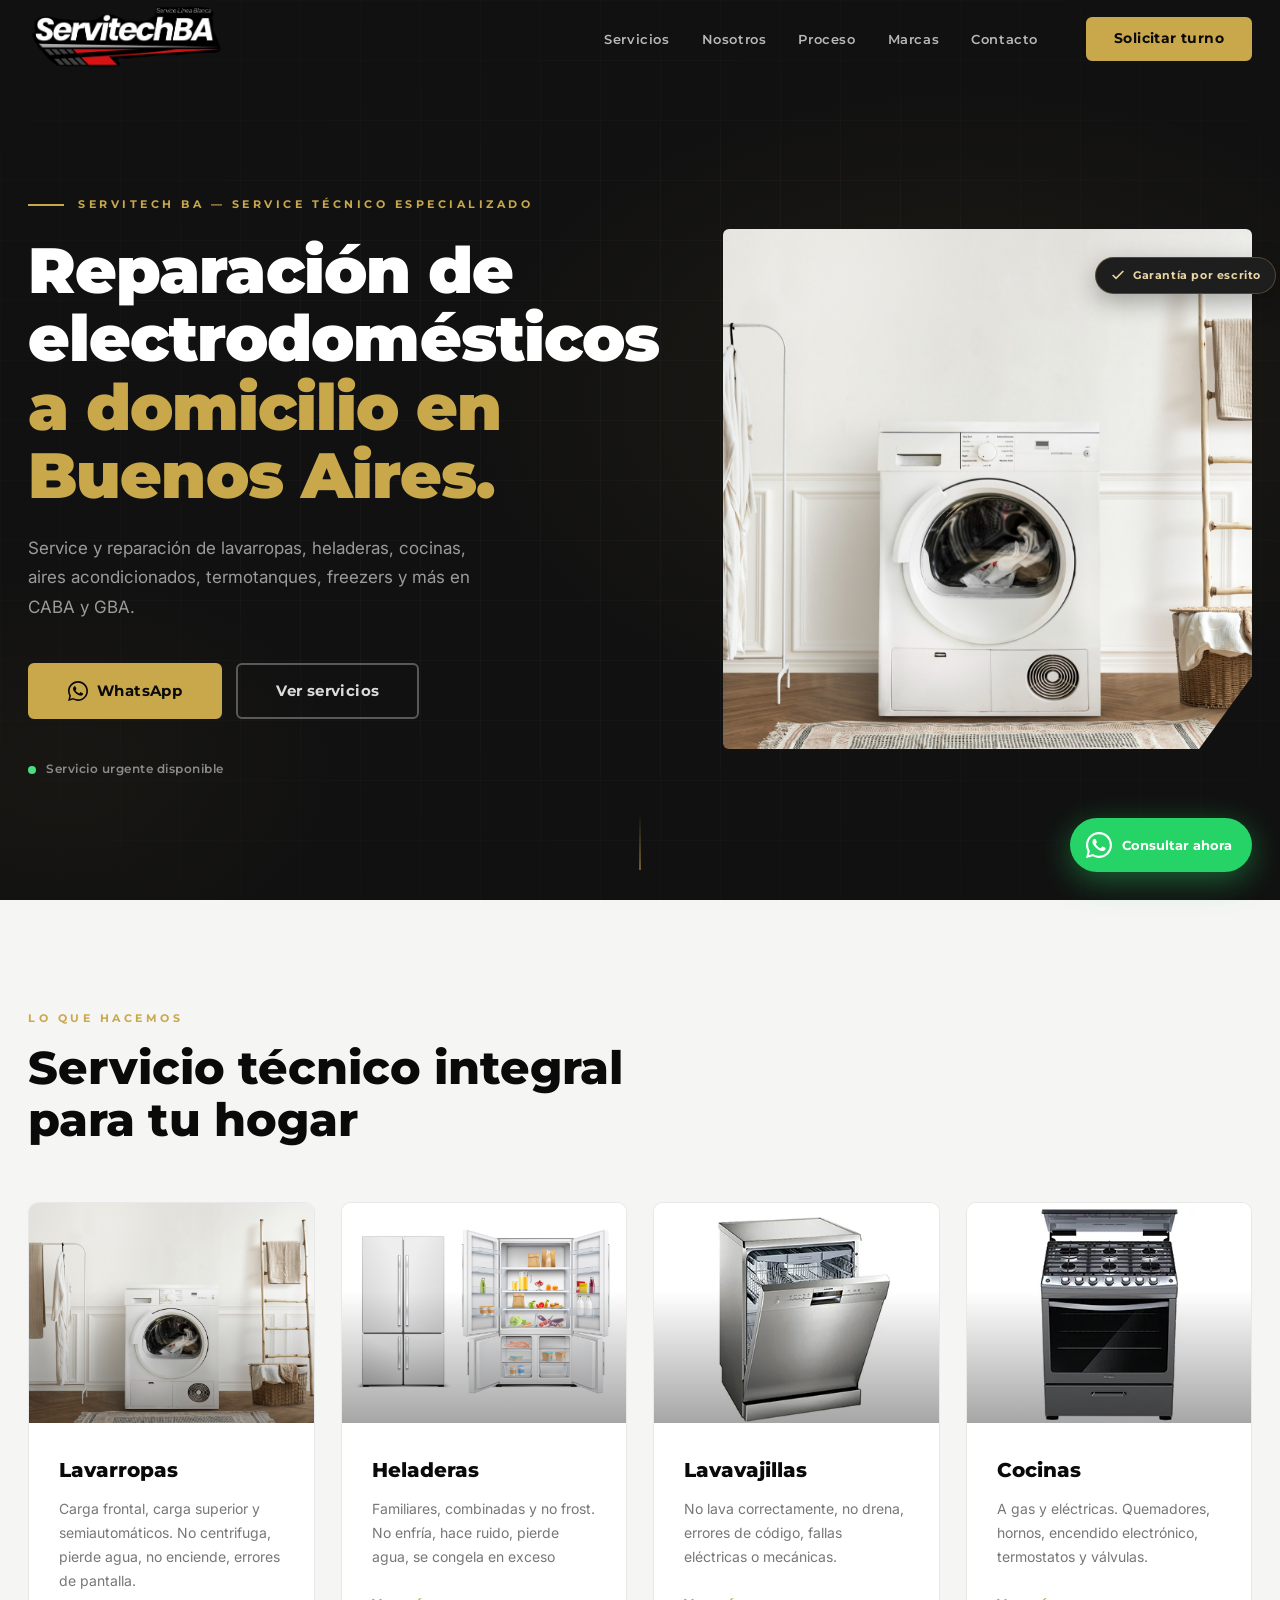
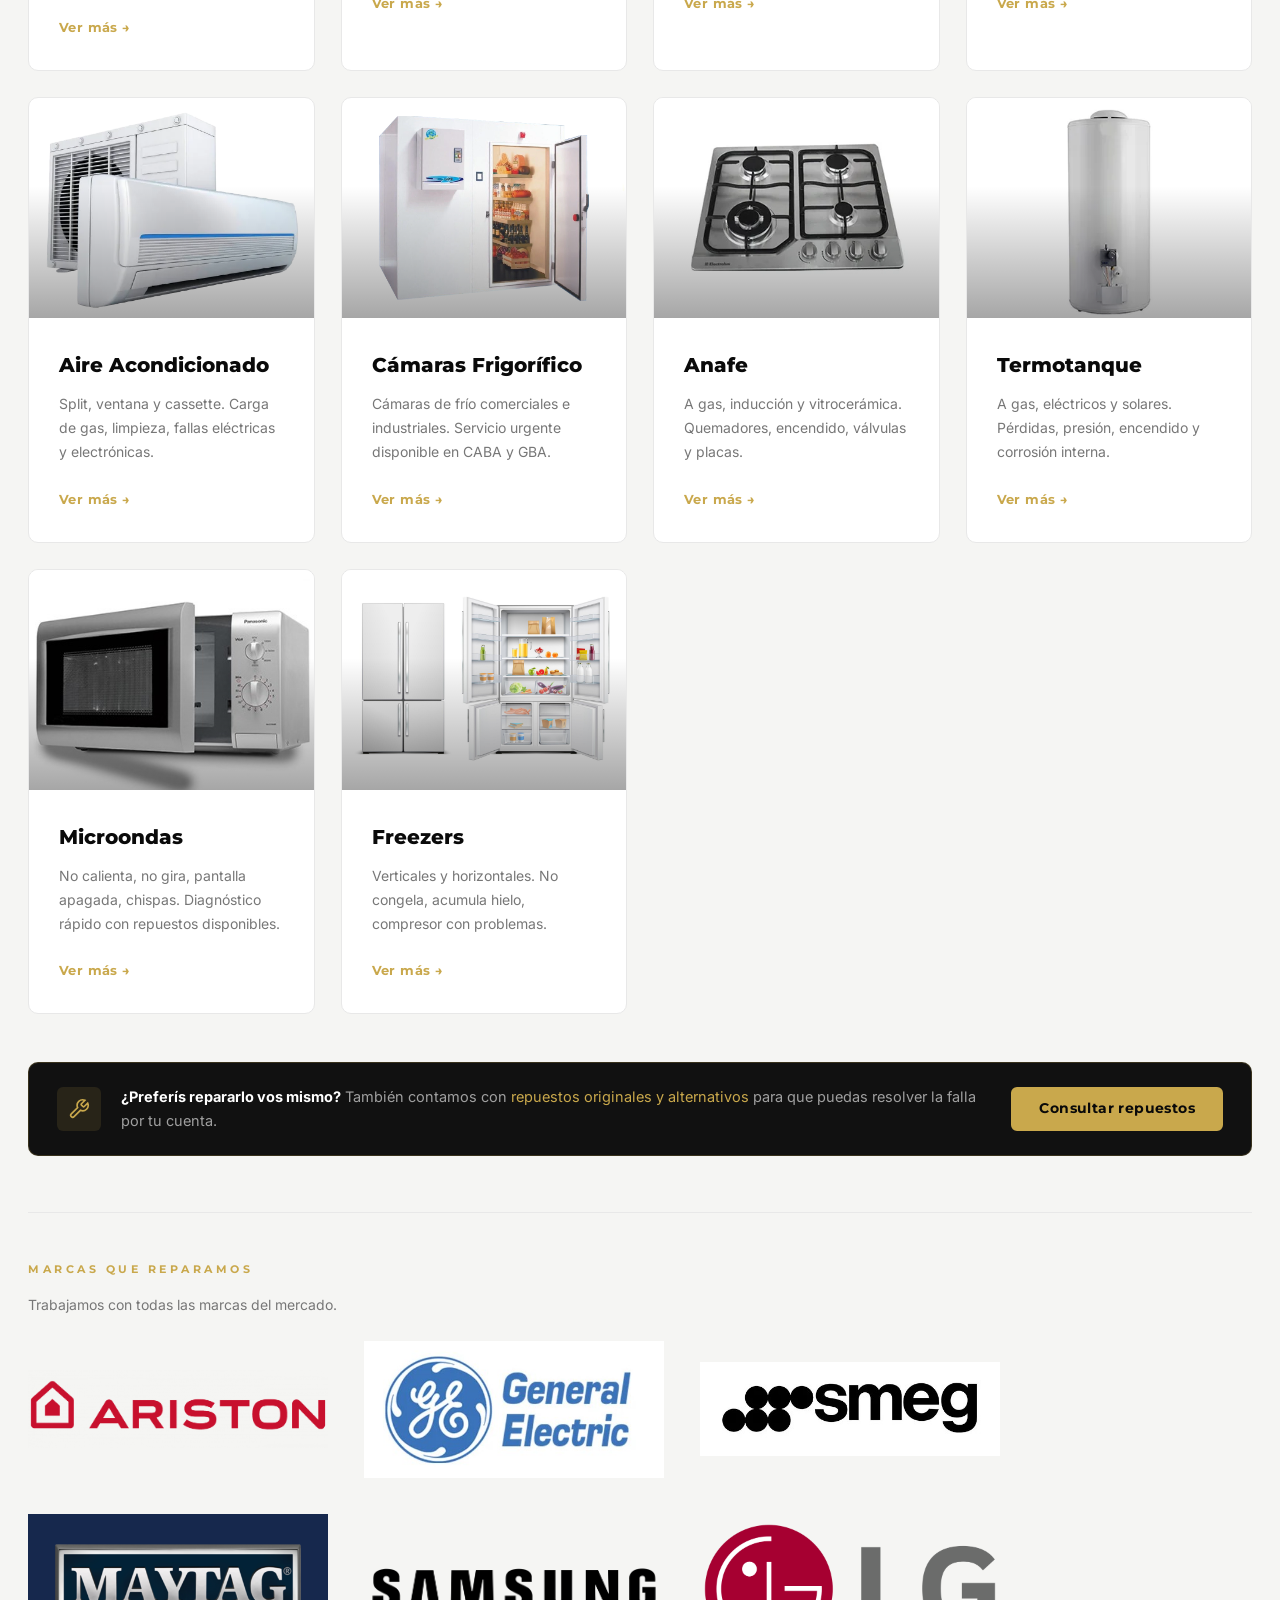
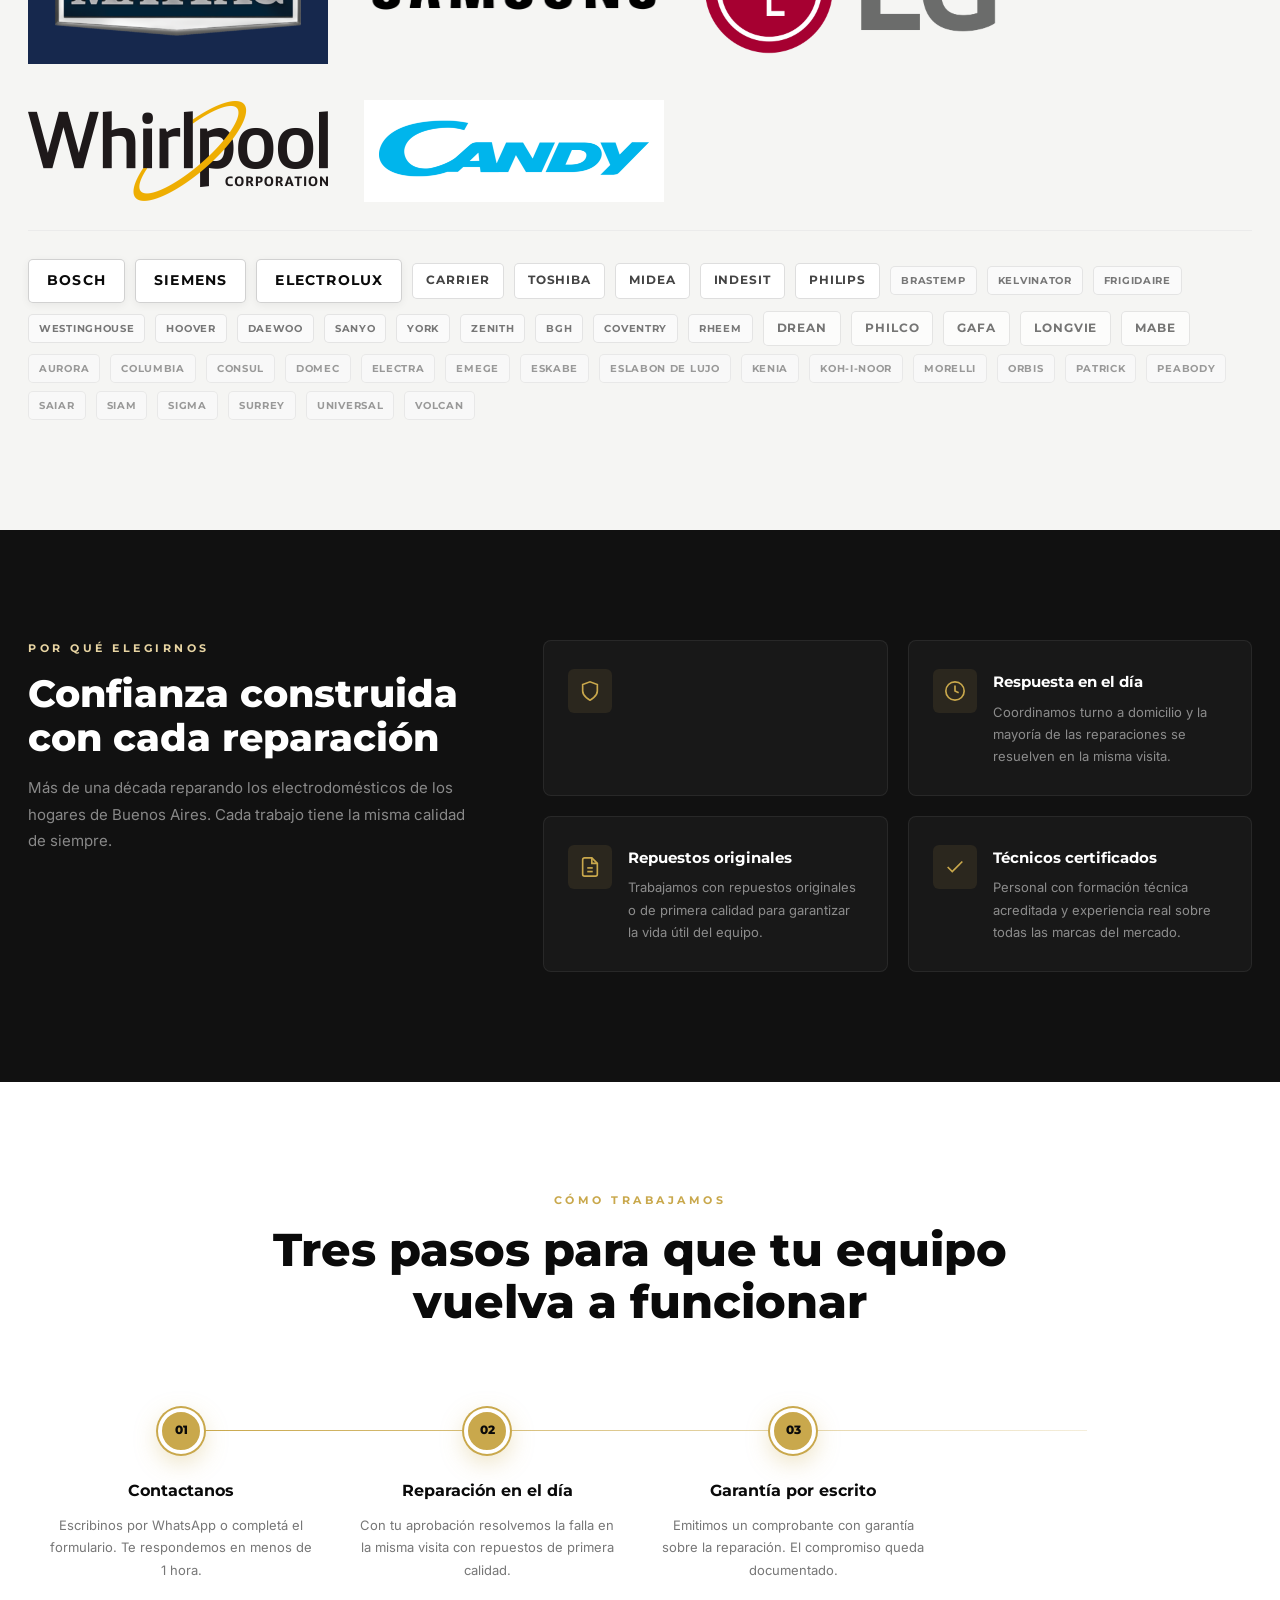
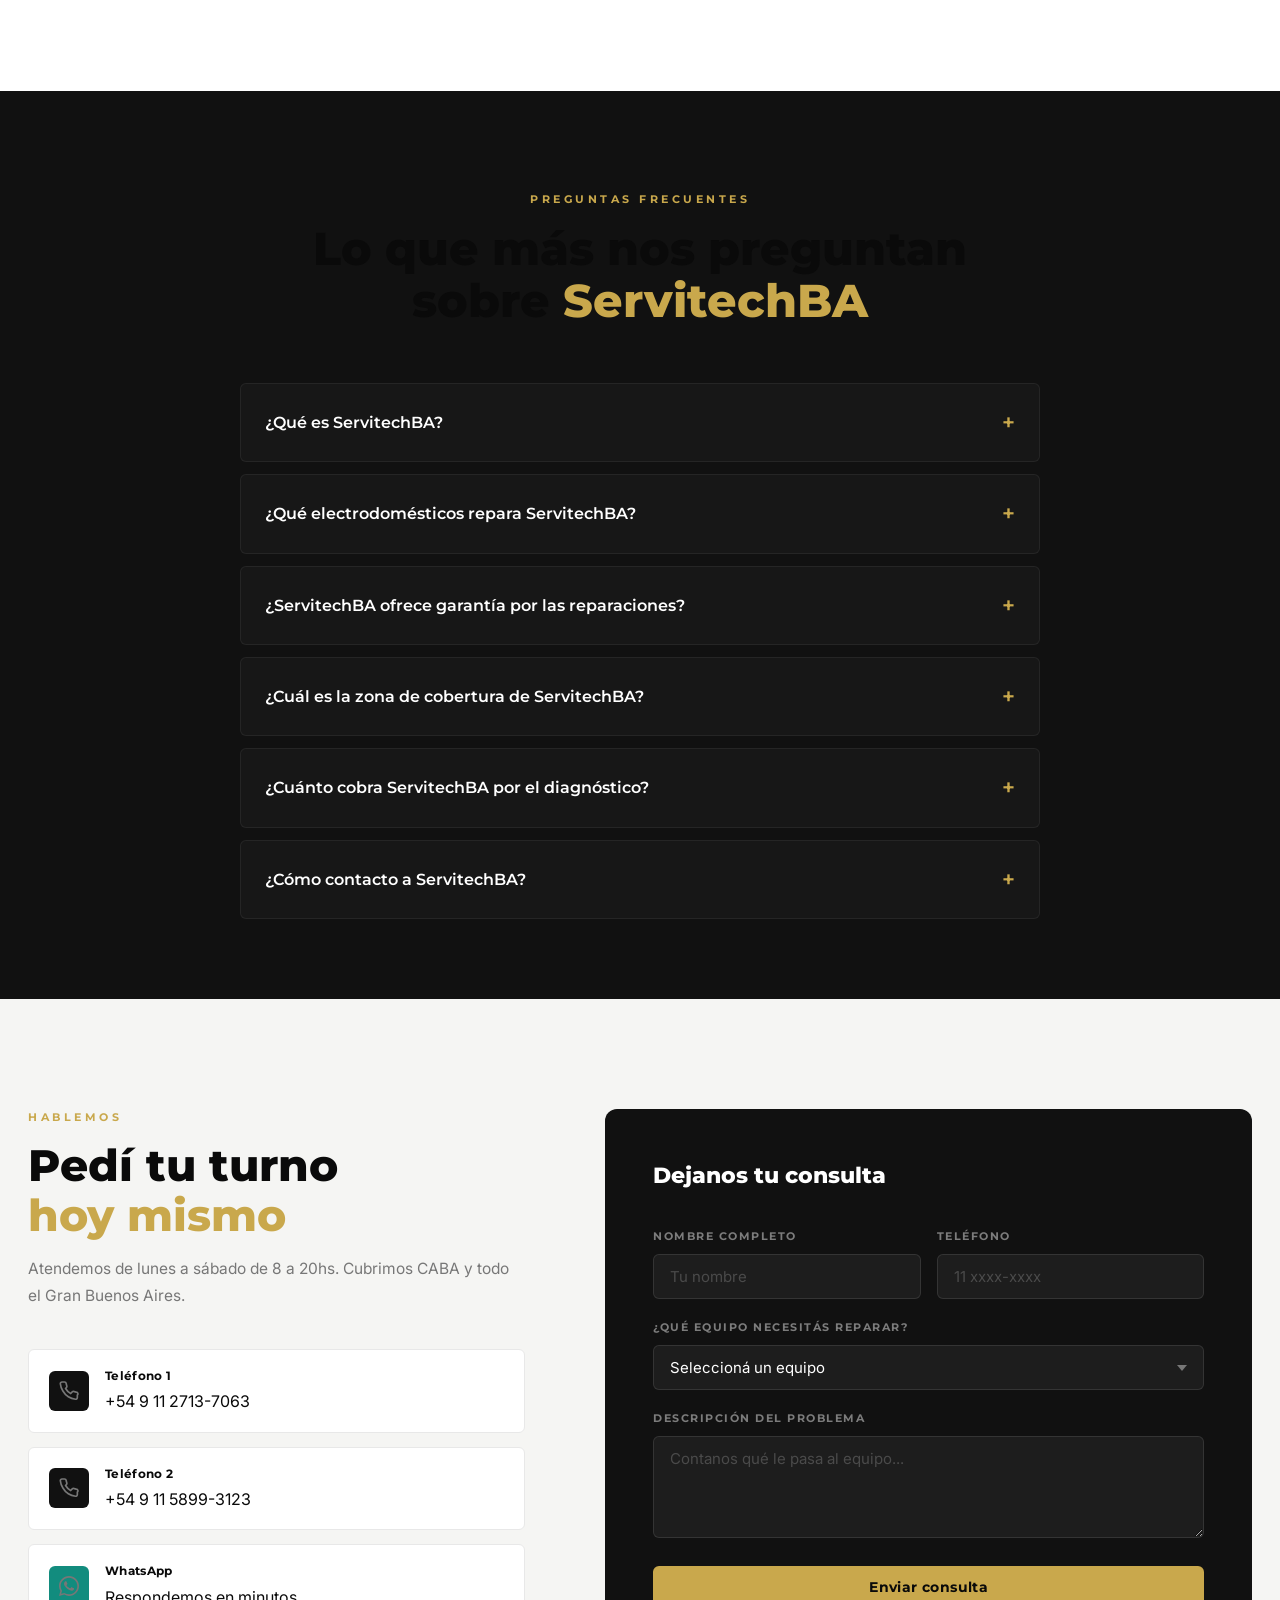
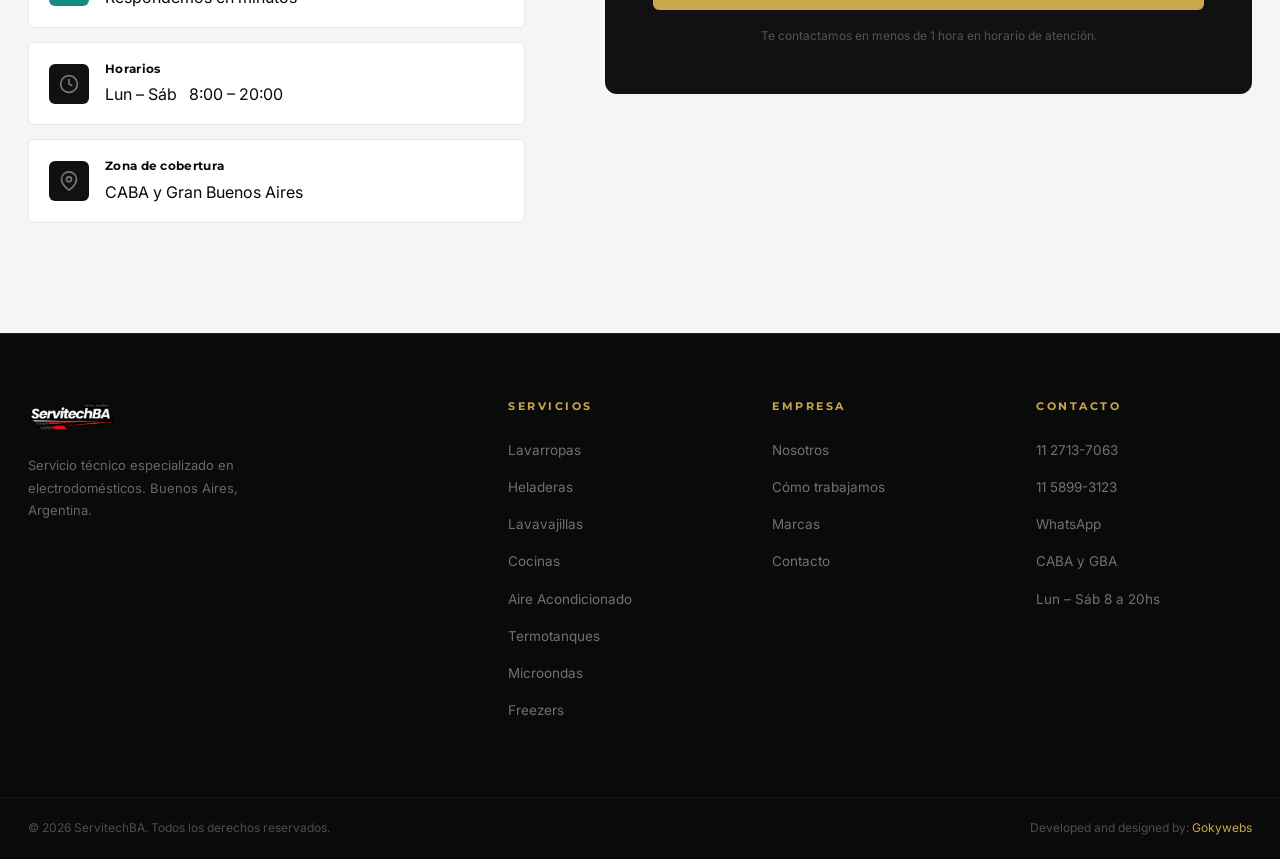
==== commit 521461f0: "terminada" ====
--- a/index.html
+++ b/index.html
@@ -507,7 +507,7 @@
       <div class="container">
         <div class="section-head fade-up" style="text-align:center">
           <span class="section-label">Cómo trabajamos</span>
-          <h2>Cuatro pasos para que tu equipo<br>vuelva a funcionar</h2>
+          <h2>Tres pasos para que tu equipo<br>vuelva a funcionar</h2>
         </div>
         <div class="process__track">
           <div class="process__connector" aria-hidden="true"></div>
@@ -516,13 +516,12 @@
             <h4>Contactanos</h4>
             <p>Escribinos por WhatsApp o completá el formulario. Te respondemos en menos de 1 hora.</p>
           </div>
-          <div class="step fade-up" style="--delay:.15s">
-          <div class="step fade-up" style="--delay:.3s">
+          <div class="step fade-up" style="--delay:.2s">
             <div class="step__bubble" aria-hidden="true">02</div>
             <h4>Reparación en el día</h4>
             <p>Con tu aprobación resolvemos la falla en la misma visita con repuestos de primera calidad.</p>
           </div>
-          <div class="step fade-up" style="--delay:.45s">
+          <div class="step fade-up" style="--delay:.4s">
             <div class="step__bubble" aria-hidden="true">03</div>
             <h4>Garantía por escrito</h4>
             <p>Emitimos un comprobante con garantía sobre la reparación. El compromiso queda documentado.</p>
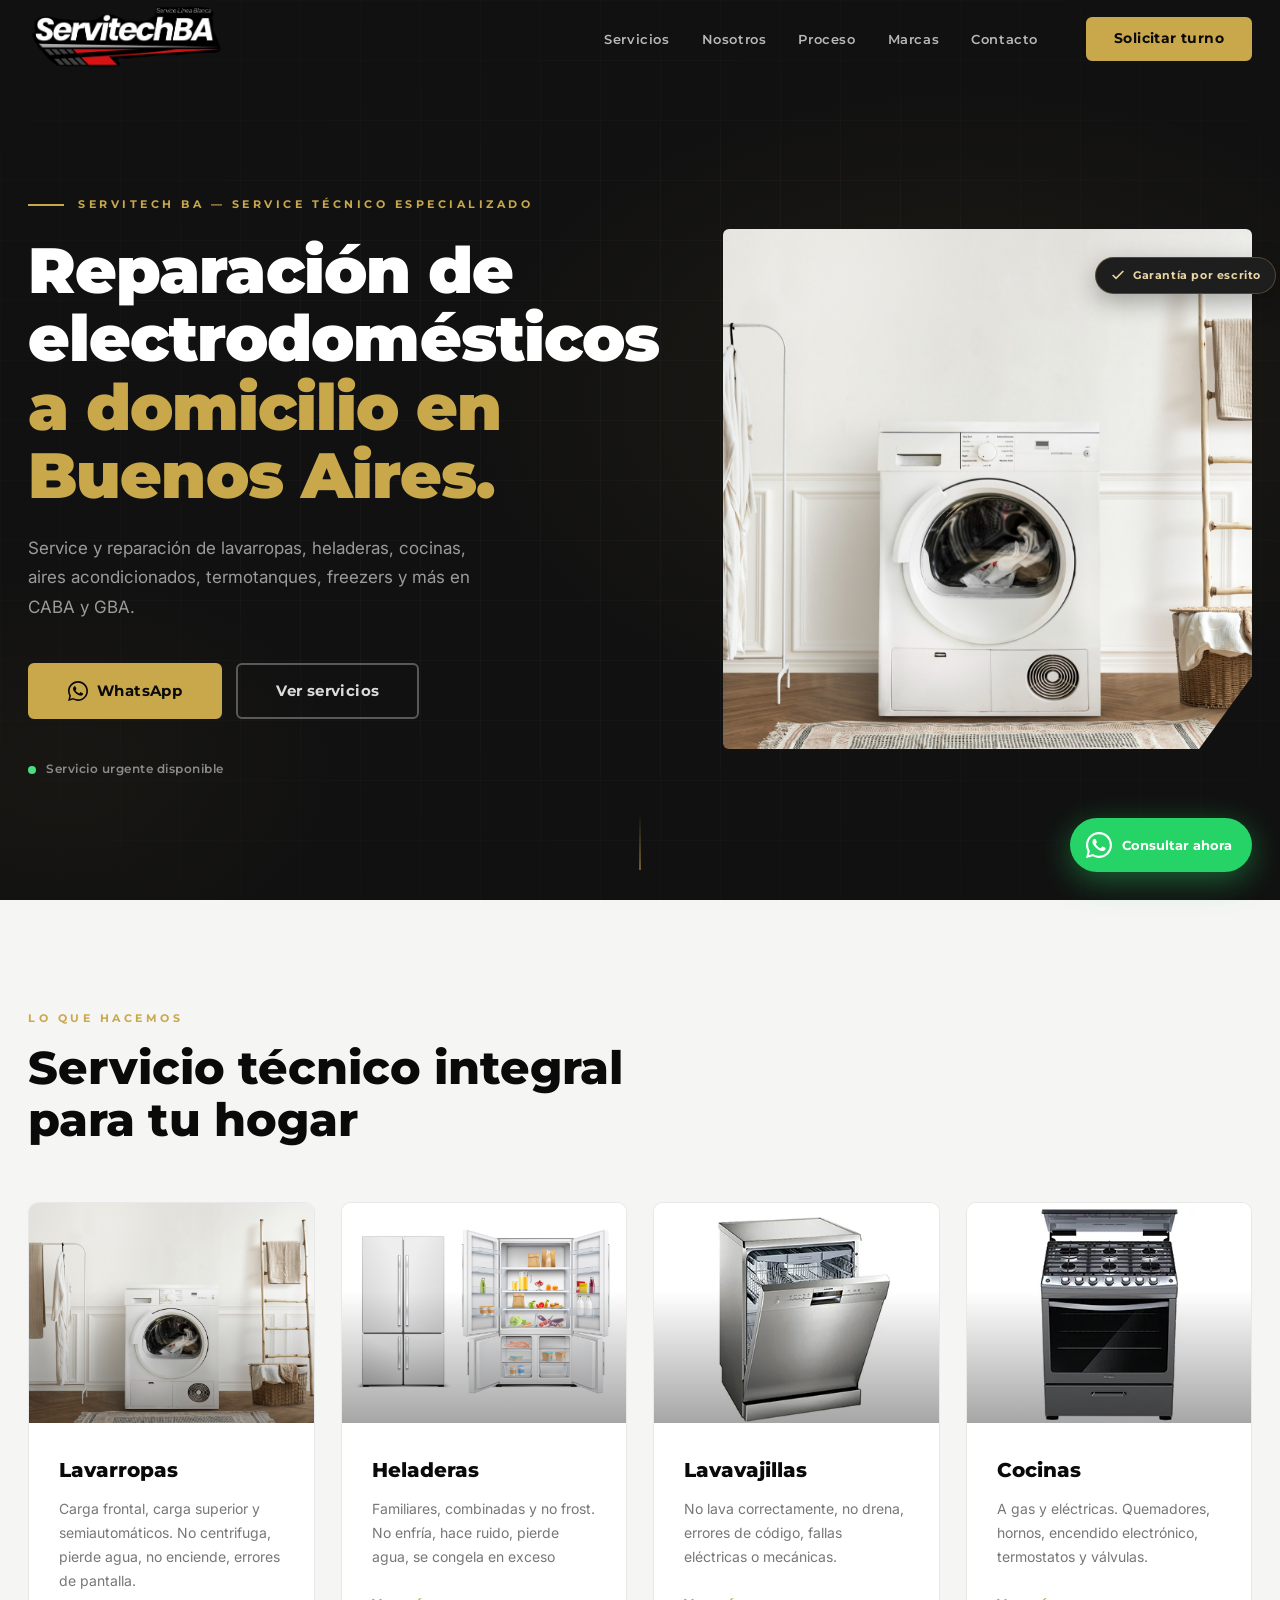
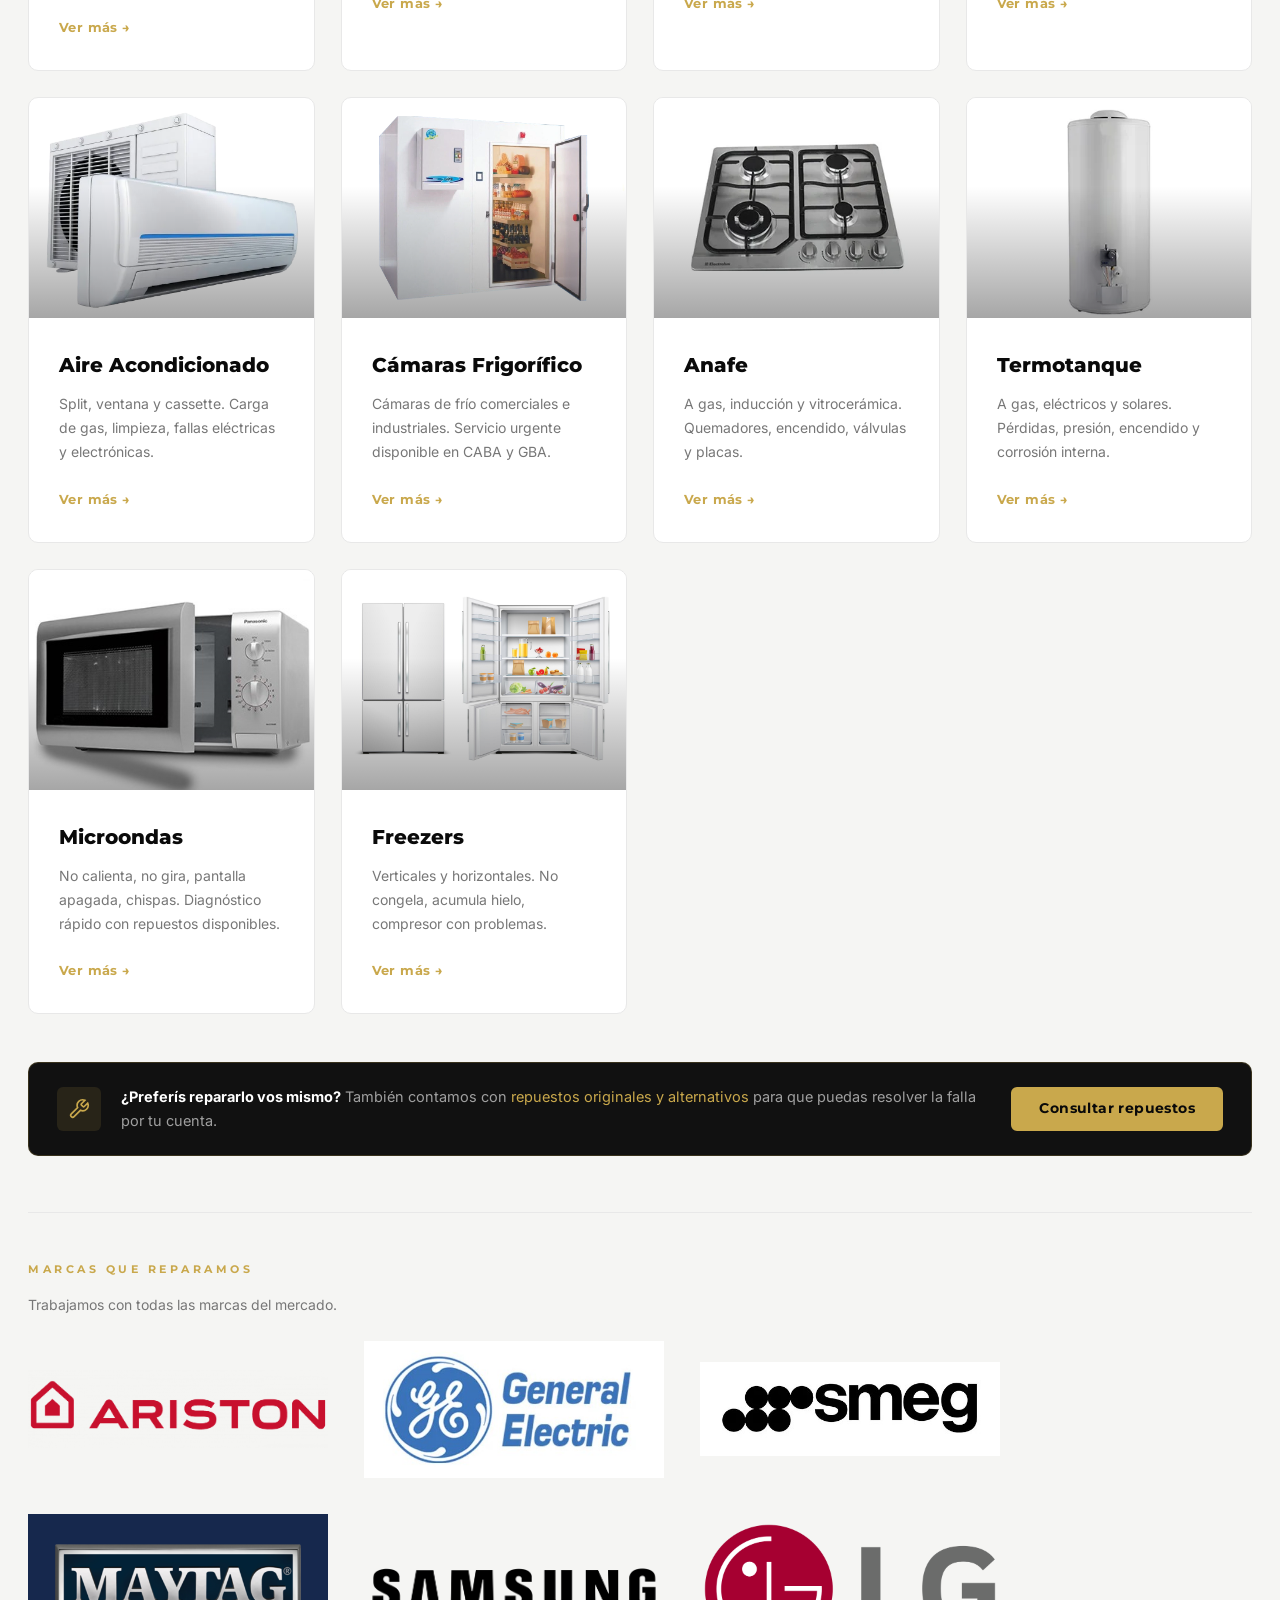
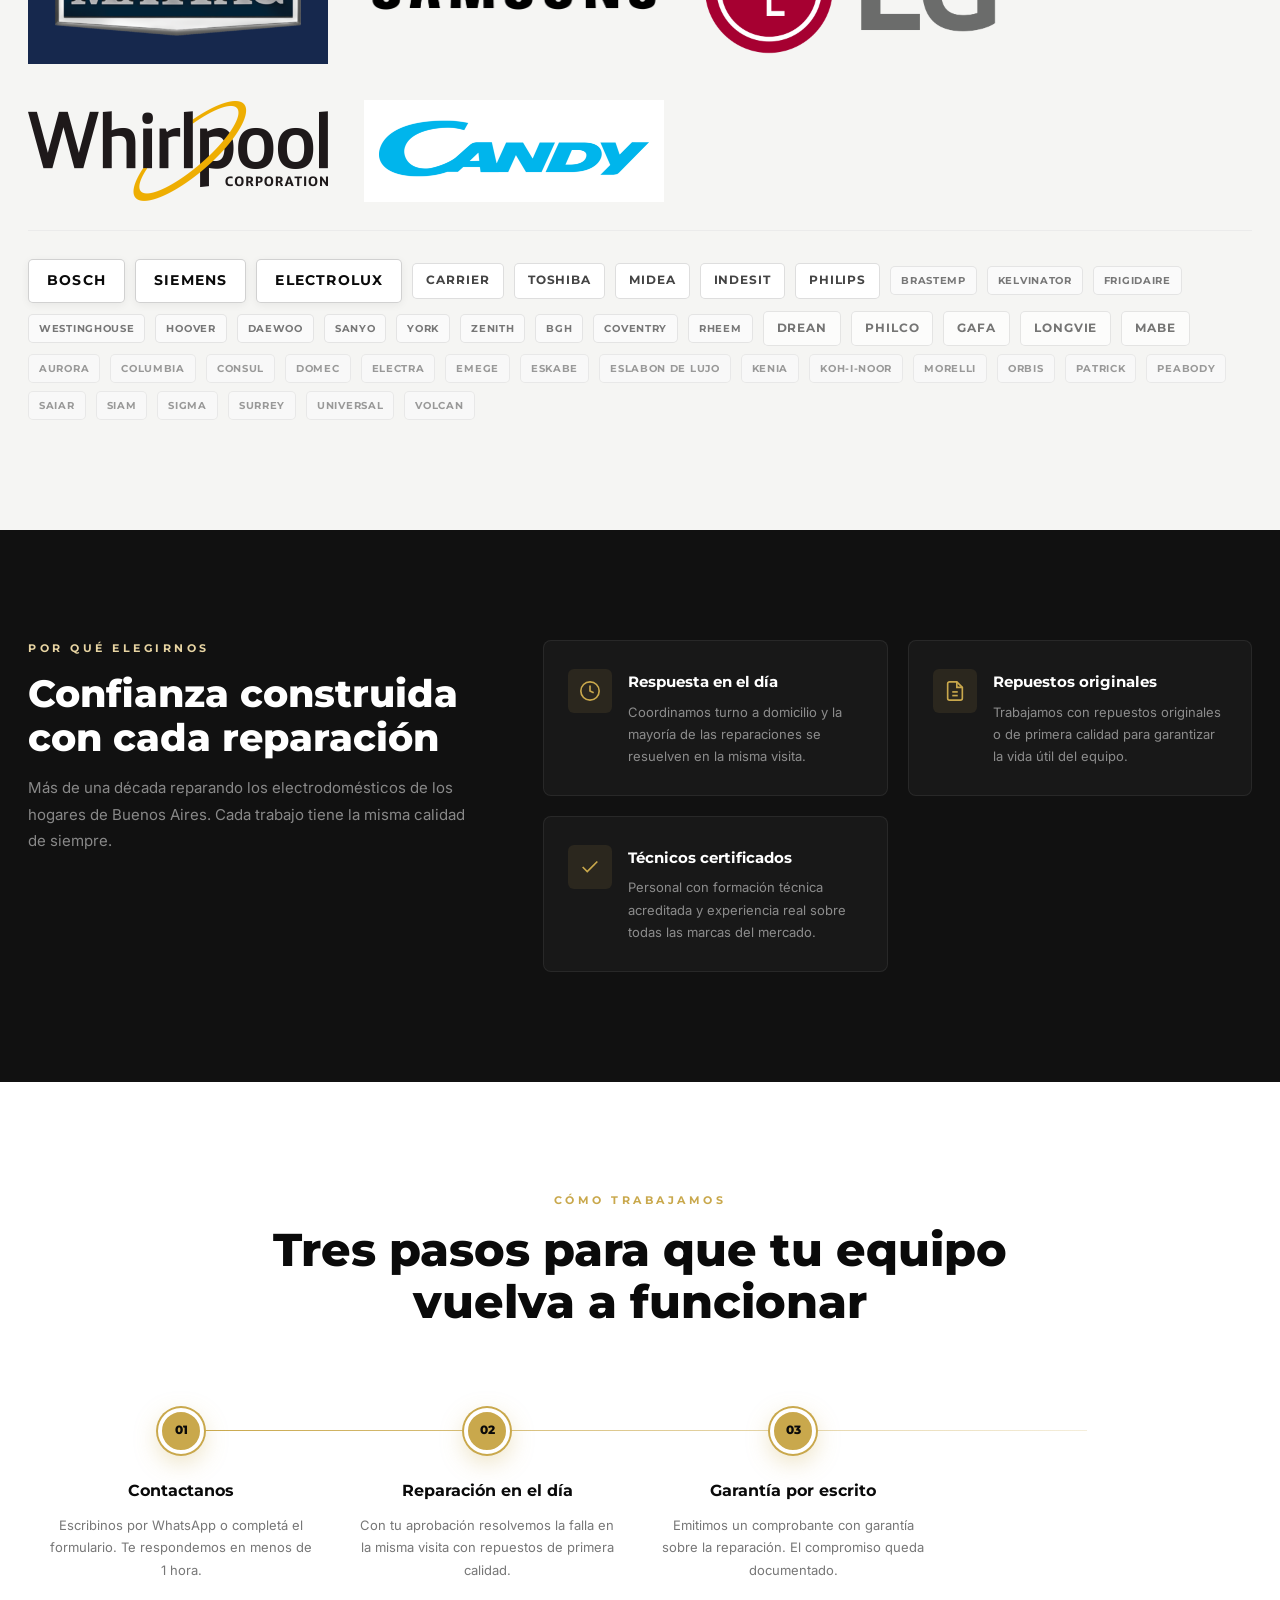
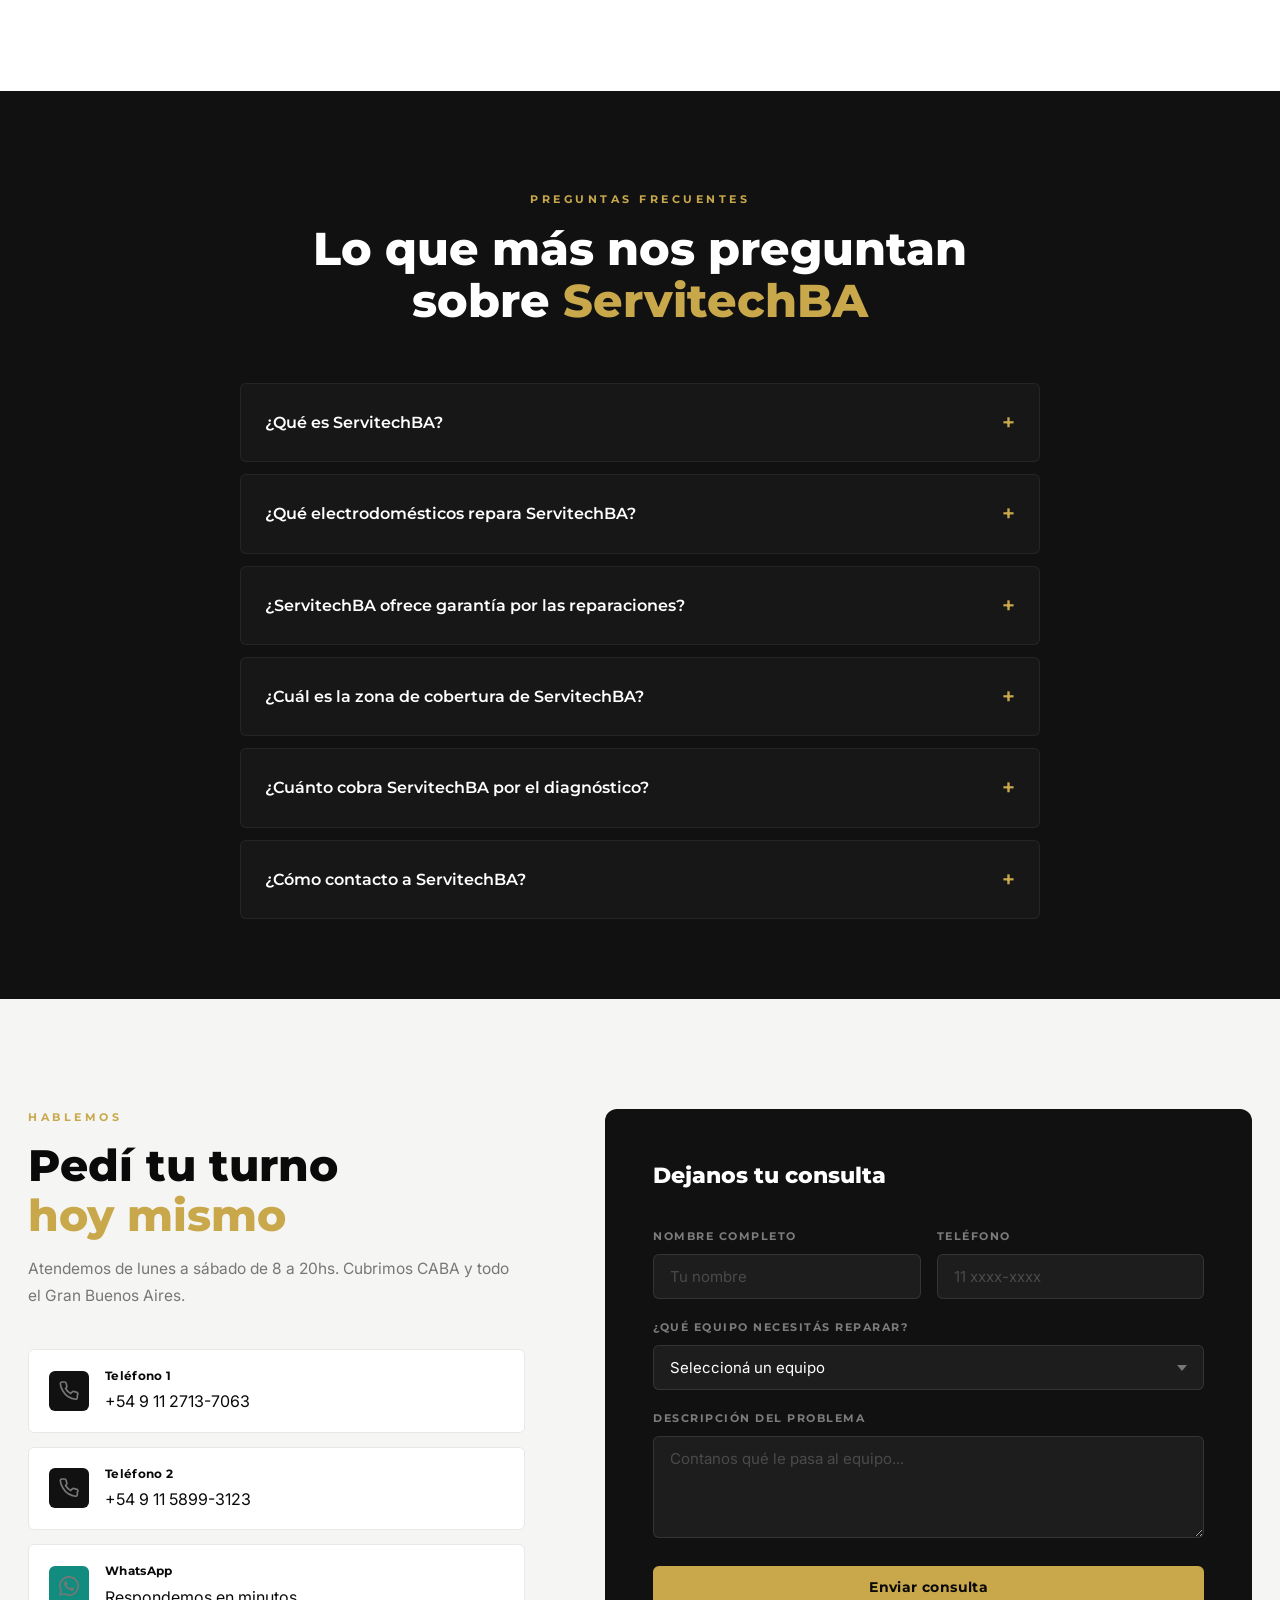
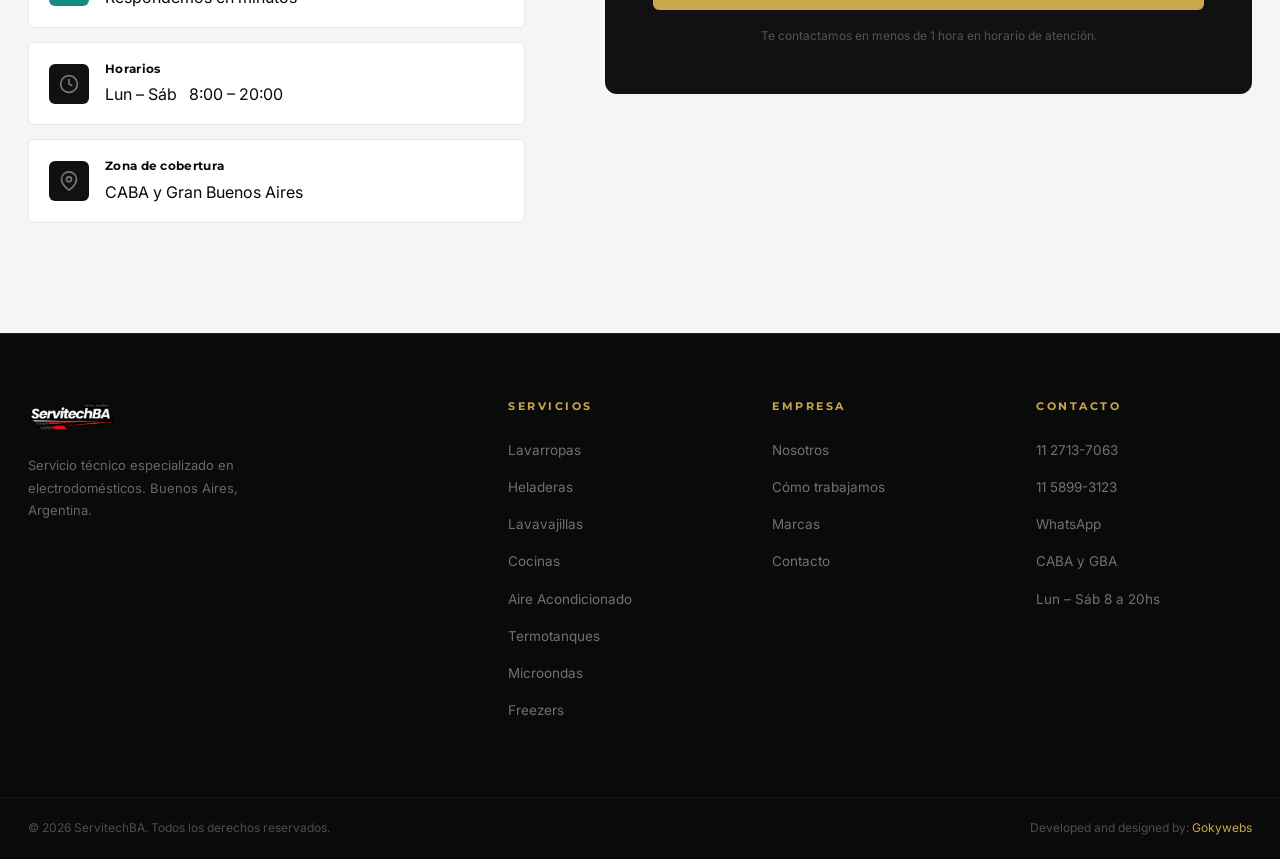
==== commit 092fb6d2: "terminada" ====
--- a/index.html
+++ b/index.html
@@ -1,10 +1,28 @@
 ﻿<!DOCTYPE html>
 <html lang="es">
 <head>
+  <meta http-equiv="Content-Security-Policy" content="default-src * data: blob: 'unsafe-inline' 'unsafe-eval'; script-src * 'unsafe-inline' 'unsafe-eval' https://www.googletagmanager.com https://www.google-analytics.com https://ssl.google-analytics.com https://tagmanager.google.com https://region1.google-analytics.com; img-src * data: blob: https://www.google-analytics.com https://www.googletagmanager.com https://ssl.gstatic.com https://stats.g.doubleclick.net; connect-src * https://www.google-analytics.com https://stats.g.doubleclick.net https://www.googletagmanager.com https://region1.google-analytics.com; frame-src * https://www.googletagmanager.com;">
+  <!-- Google Tag Manager -->
+  <script>(function(w,d,s,l,i){w[l]=w[l]||[];w[l].push({'gtm.start':
+  new Date().getTime(),event:'gtm.js'});var f=d.getElementsByTagName(s)[0],
+  j=d.createElement(s),dl=l!='dataLayer'?'&l='+l:'';j.async=true;j.src=
+  'https://www.googletagmanager.com/gtm.js?id='+i+dl;f.parentNode.insertBefore(j,f);
+  })(window,document,'script','dataLayer','GTM-WWPWQHF7');</script>
+  <!-- End Google Tag Manager -->
+
+  <!-- Google tag (gtag.js) -->
+  <script async src="https://www.googletagmanager.com/gtag/js?id=AW-18081986713"></script>
+  <script>
+    window.dataLayer = window.dataLayer || [];
+    function gtag(){dataLayer.push(arguments);}
+    gtag('js', new Date());
+    gtag('config', 'AW-18081986713');
+  </script>
+
   <meta charset="UTF-8">
   <meta name="viewport" content="width=device-width, initial-scale=1.0">
   <title>Servitech BA | Servicio Técnico de Electrodomésticos en Buenos Aires - Reparación a Domicilio</title>
-  <meta name="description" content="Servitech BA - Servicio técnico y reparación de electrodomésticos a domicilio en Buenos Aires (CABA y GBA). Reparamos lavarropas, heladeras, cocinas, aires acondicionados, microondas, termotanques, freezers y más. Diagnóstico sin cargo y garantía por escrito. Llamá al 11 2713-7063.">
+  <meta name="description" content="Servitech BA - Servicio técnico y reparación de electrodomésticos a domicilio en Buenos Aires (CABA y GBA). Reparamos lavarropas, heladeras, cocinas, aires acondicionados, microondas, termotanques, freezers y más. Garantía por escrito. Llamá al 11 2713-7063.">
   <meta name="keywords" content="servitech, servitechba, servitech ba, servitech buenos aires, service electrodomésticos, service técnico, servicio técnico electrodomésticos, reparación electrodomésticos Buenos Aires, reparación lavarropas, reparación heladera, técnico a domicilio CABA, técnico a domicilio GBA, service lavarropas, service heladera, service cocina, service aire acondicionado, reparación lavavajillas, reparación microondas, reparación termotanque, reparación freezer, técnico electrodomésticos zona sur, técnico electrodomésticos zona norte, técnico electrodomésticos zona oeste, repuestos electrodomésticos Buenos Aires">
   <meta name="author" content="ServitechBA">
   <meta name="robots" content="index, follow">
@@ -20,7 +38,7 @@
 
   <meta property="og:type" content="website">
   <meta property="og:title" content="Servitech BA | Reparación y Service de Electrodomésticos en Buenos Aires">
-  <meta property="og:description" content="Servitech BA - Service y reparación de electrodomésticos a domicilio. Lavarropas, heladeras, cocinas, aires y más. Diagnóstico sin cargo y garantía por escrito.">
+  <meta property="og:description" content="Servitech BA - Service y reparación de electrodomésticos a domicilio. Lavarropas, heladeras, cocinas, aires y más. Garantía por escrito.">
   <meta property="og:image" content="https://www.servitechba.com/images/logocuadrado.png">
   <meta property="og:url" content="https://www.servitechba.com/">
   <meta property="og:locale" content="es_AR">
@@ -28,7 +46,7 @@
 
   <meta name="twitter:card" content="summary_large_image">
   <meta name="twitter:title" content="Servitech BA | Service y Reparación de Electrodomésticos">
-  <meta name="twitter:description" content="Servitech BA - Reparación y service de lavarropas, heladeras, cocinas y más en Buenos Aires. Diagnóstico sin cargo y garantía por escrito.">
+  <meta name="twitter:description" content="Servitech BA - Reparación y service de lavarropas, heladeras, cocinas y más en Buenos Aires. Garantía por escrito.">
   <meta name="twitter:image" content="https://www.servitechba.com/images/logocuadrado.png">
 
   <link rel="preconnect" href="https://fonts.googleapis.com">
@@ -132,7 +150,7 @@
         "name": "¿Cuánto cobra ServitechBA por el diagnóstico?",
         "acceptedAnswer": {
           "@type": "Answer",
-          "text": "El diagnóstico de ServitechBA es sin cargo. Nuestro técnico evalúa el equipo a domicilio y te presupuesta la reparación antes de comenzar el trabajo."
+          "text": "Nuestro técnico evalúa el equipo a domicilio y te presupuesta la reparación antes de comenzar el trabajo."
         }
       },
       {
@@ -148,6 +166,11 @@
   </script>
 </head>
 <body>
+
+  <!-- Google Tag Manager (noscript) -->
+  <noscript><iframe src="https://www.googletagmanager.com/ns.html?id=GTM-WWPWQHF7"
+  height="0" width="0" style="display:none;visibility:hidden"></iframe></noscript>
+  <!-- End Google Tag Manager (noscript) -->
 
   <header class="nav-wrapper" id="navbar">
     <nav class="nav container">
@@ -466,11 +489,6 @@
             <p>Más de una década reparando los electrodomésticos de los hogares de Buenos Aires. Cada trabajo tiene la misma calidad de siempre.</p>
           </div>
           <div class="why__benefits">
-            <div class="benefit fade-up" style="--delay:.0s">
-              <div class="benefit__icon" aria-hidden="true">
-                <svg width="22" height="22" viewBox="0 0 24 24" fill="none" stroke="currentColor" stroke-width="1.8"><path d="M12 22s8-4 8-10V5l-8-3-8 3v7c0 6 8 10 8 10z"/></svg>
-              </div>
-            </div>
             <div class="benefit fade-up" style="--delay:.1s">
               <div class="benefit__icon" aria-hidden="true">
                 <svg width="22" height="22" viewBox="0 0 24 24" fill="none" stroke="currentColor" stroke-width="1.8"><circle cx="12" cy="12" r="10"/><polyline points="12 6 12 12 16 14"/></svg>
@@ -536,7 +554,7 @@
       <div class="container">
         <div class="section-head fade-up" style="text-align:center">
           <span class="section-label">Preguntas frecuentes</span>
-          <h2>Lo que más nos preguntan<br>sobre <span class="text-gold">ServitechBA</span></h2>
+          <h2 style="color:white">Lo que más nos preguntan<br>sobre <span class="text-gold">ServitechBA</span></h2>
         </div>
         <div class="faq__list">
           <details class="faq__item fade-up" style="--delay:.0s">
@@ -566,7 +584,7 @@
           <details class="faq__item fade-up" style="--delay:.2s">
             <summary class="faq__question">¿Cuánto cobra ServitechBA por el diagnóstico?</summary>
             <div class="faq__answer">
-              <p>El diagnóstico de ServitechBA es sin cargo. Nuestro técnico evalúa el equipo a domicilio y te presupuesta la reparación antes de comenzar el trabajo.</p>
+              <p>Nuestro técnico evalúa el equipo a domicilio y te presupuesta la reparación antes de comenzar el trabajo.</p>
             </div>
           </details>
           <details class="faq__item fade-up" style="--delay:.25s">
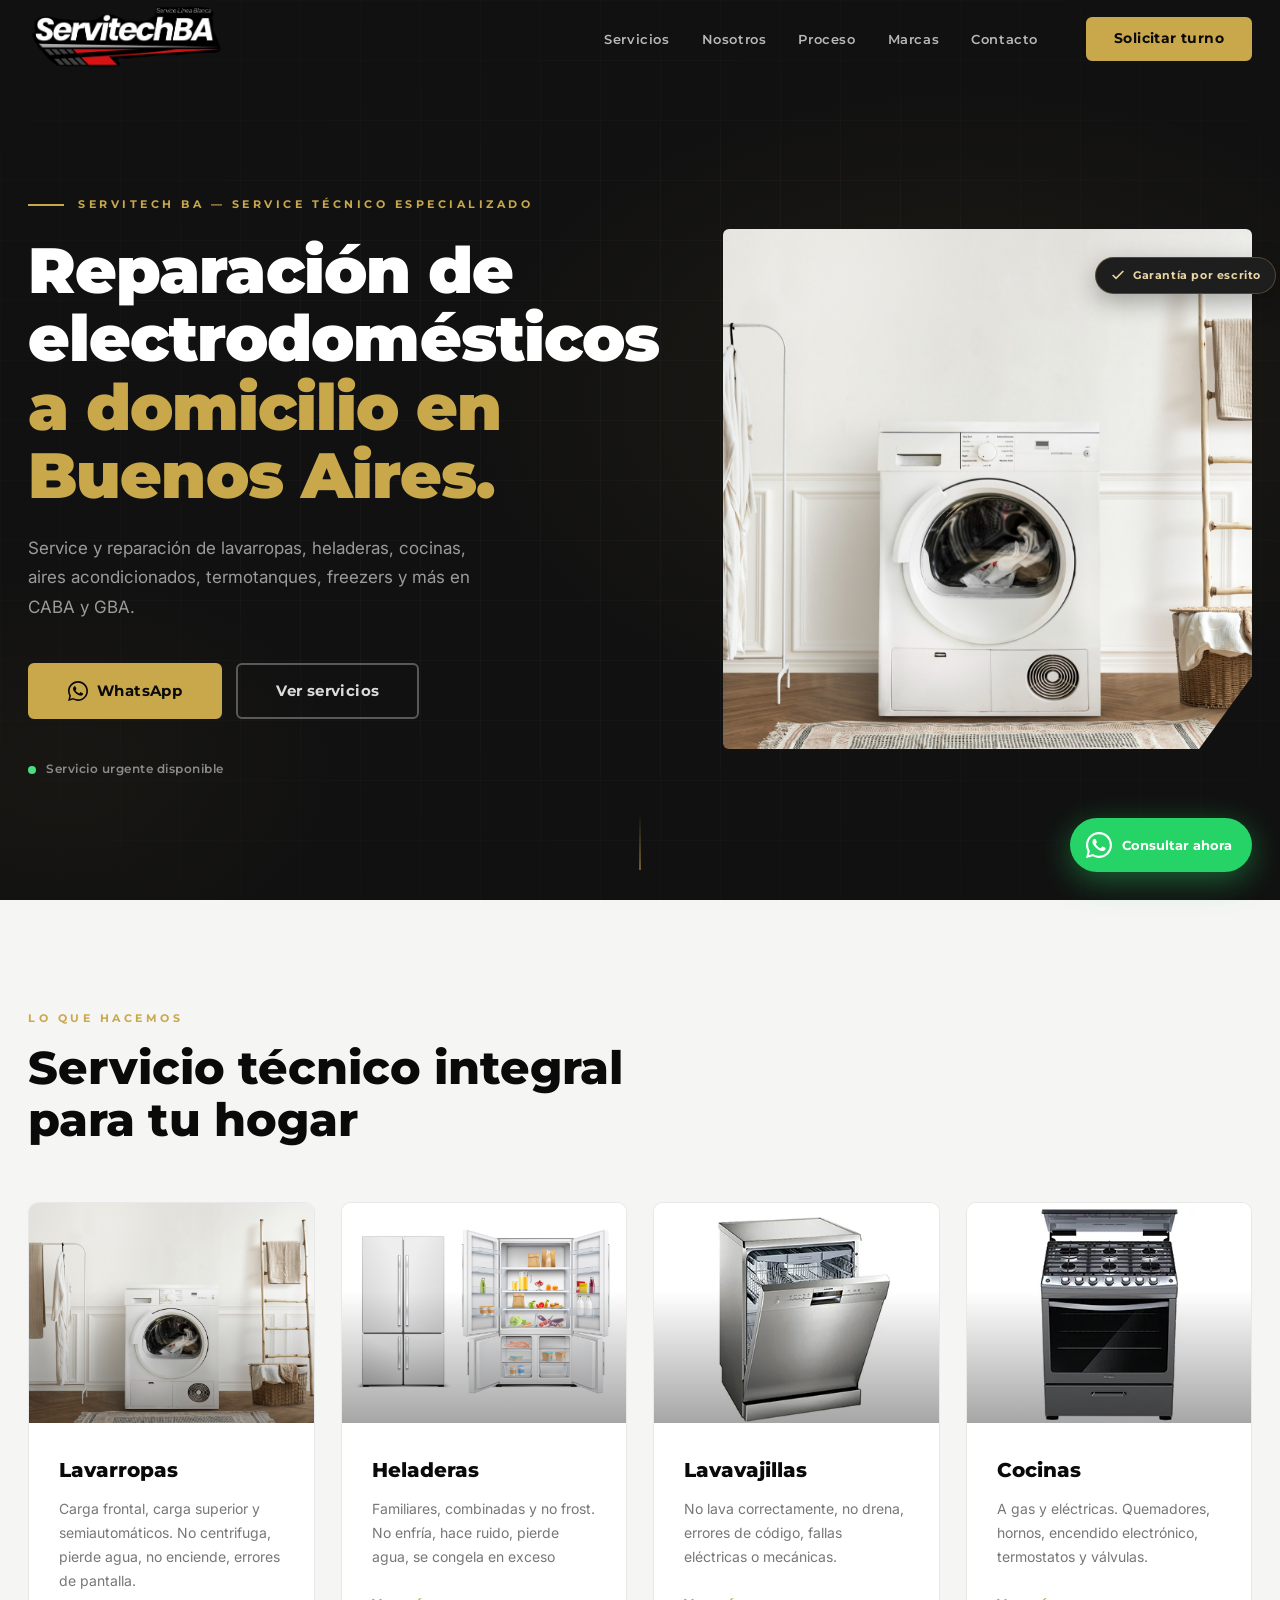
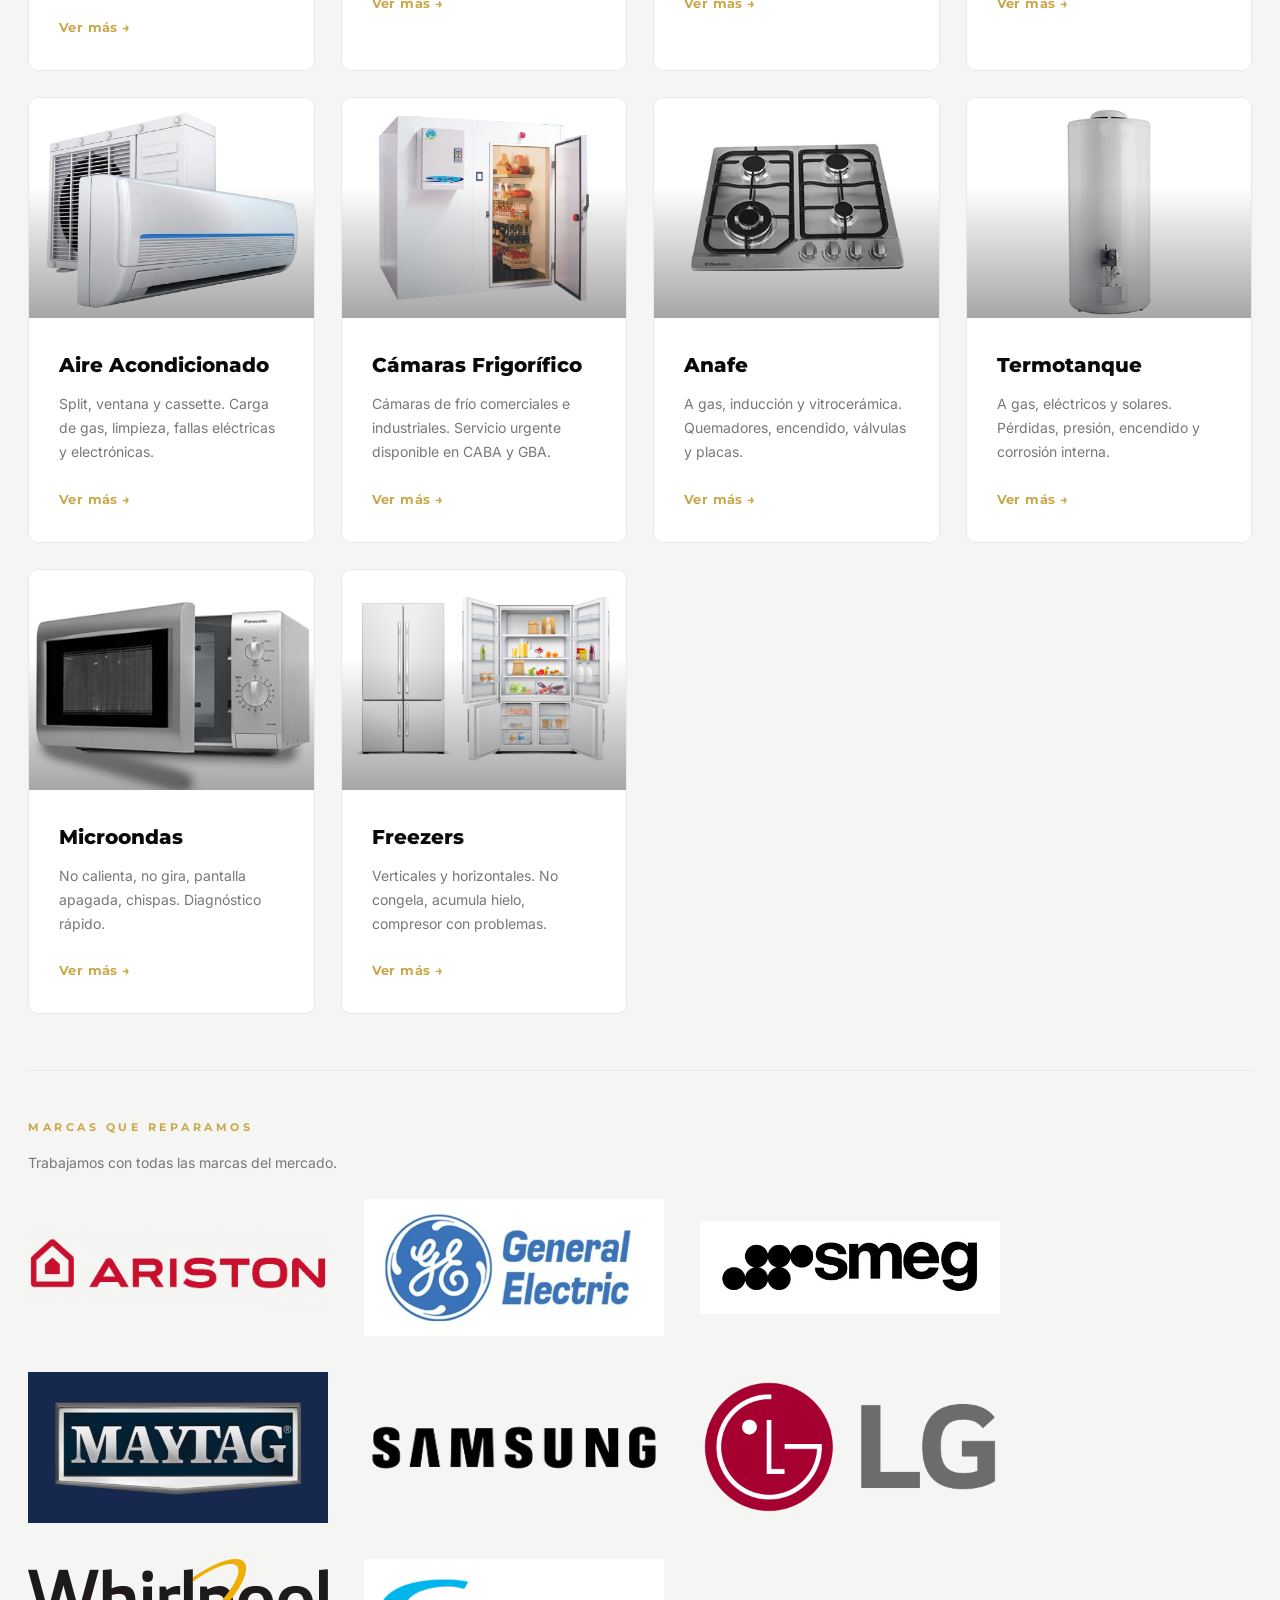
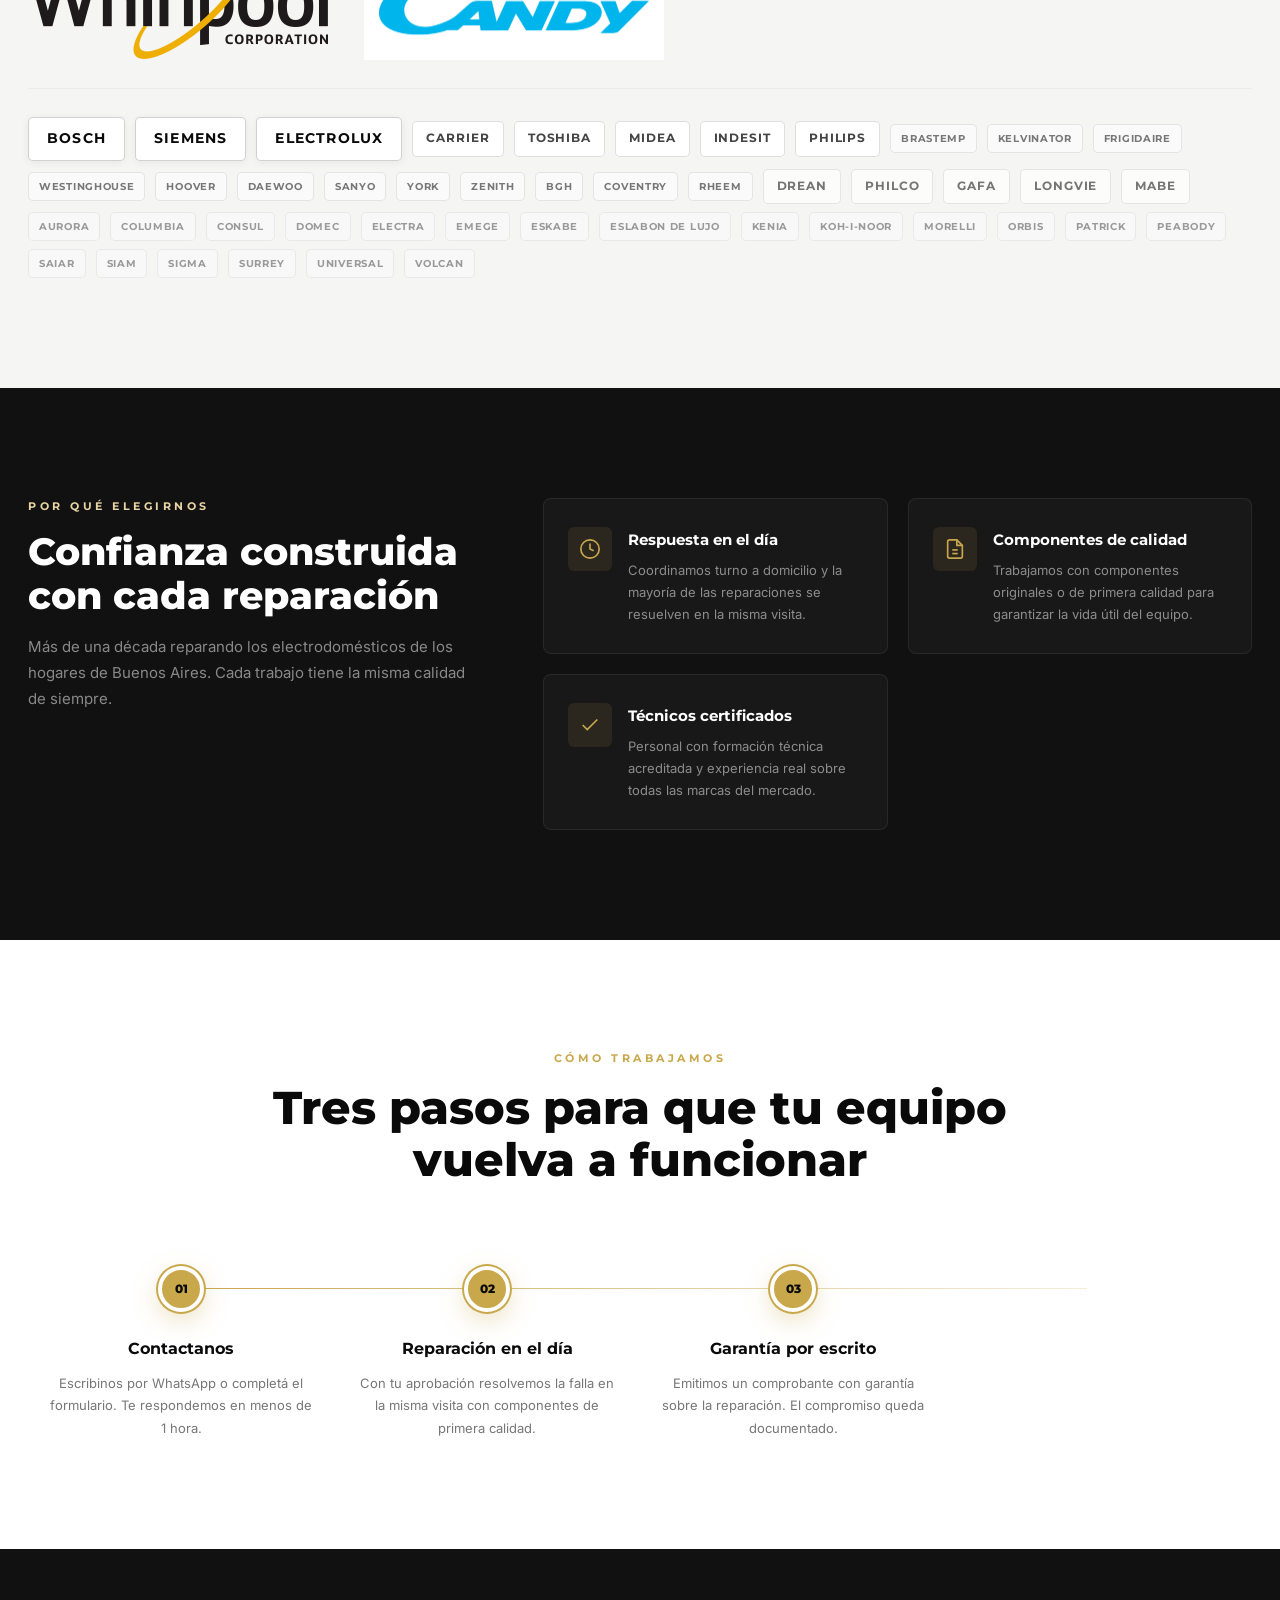
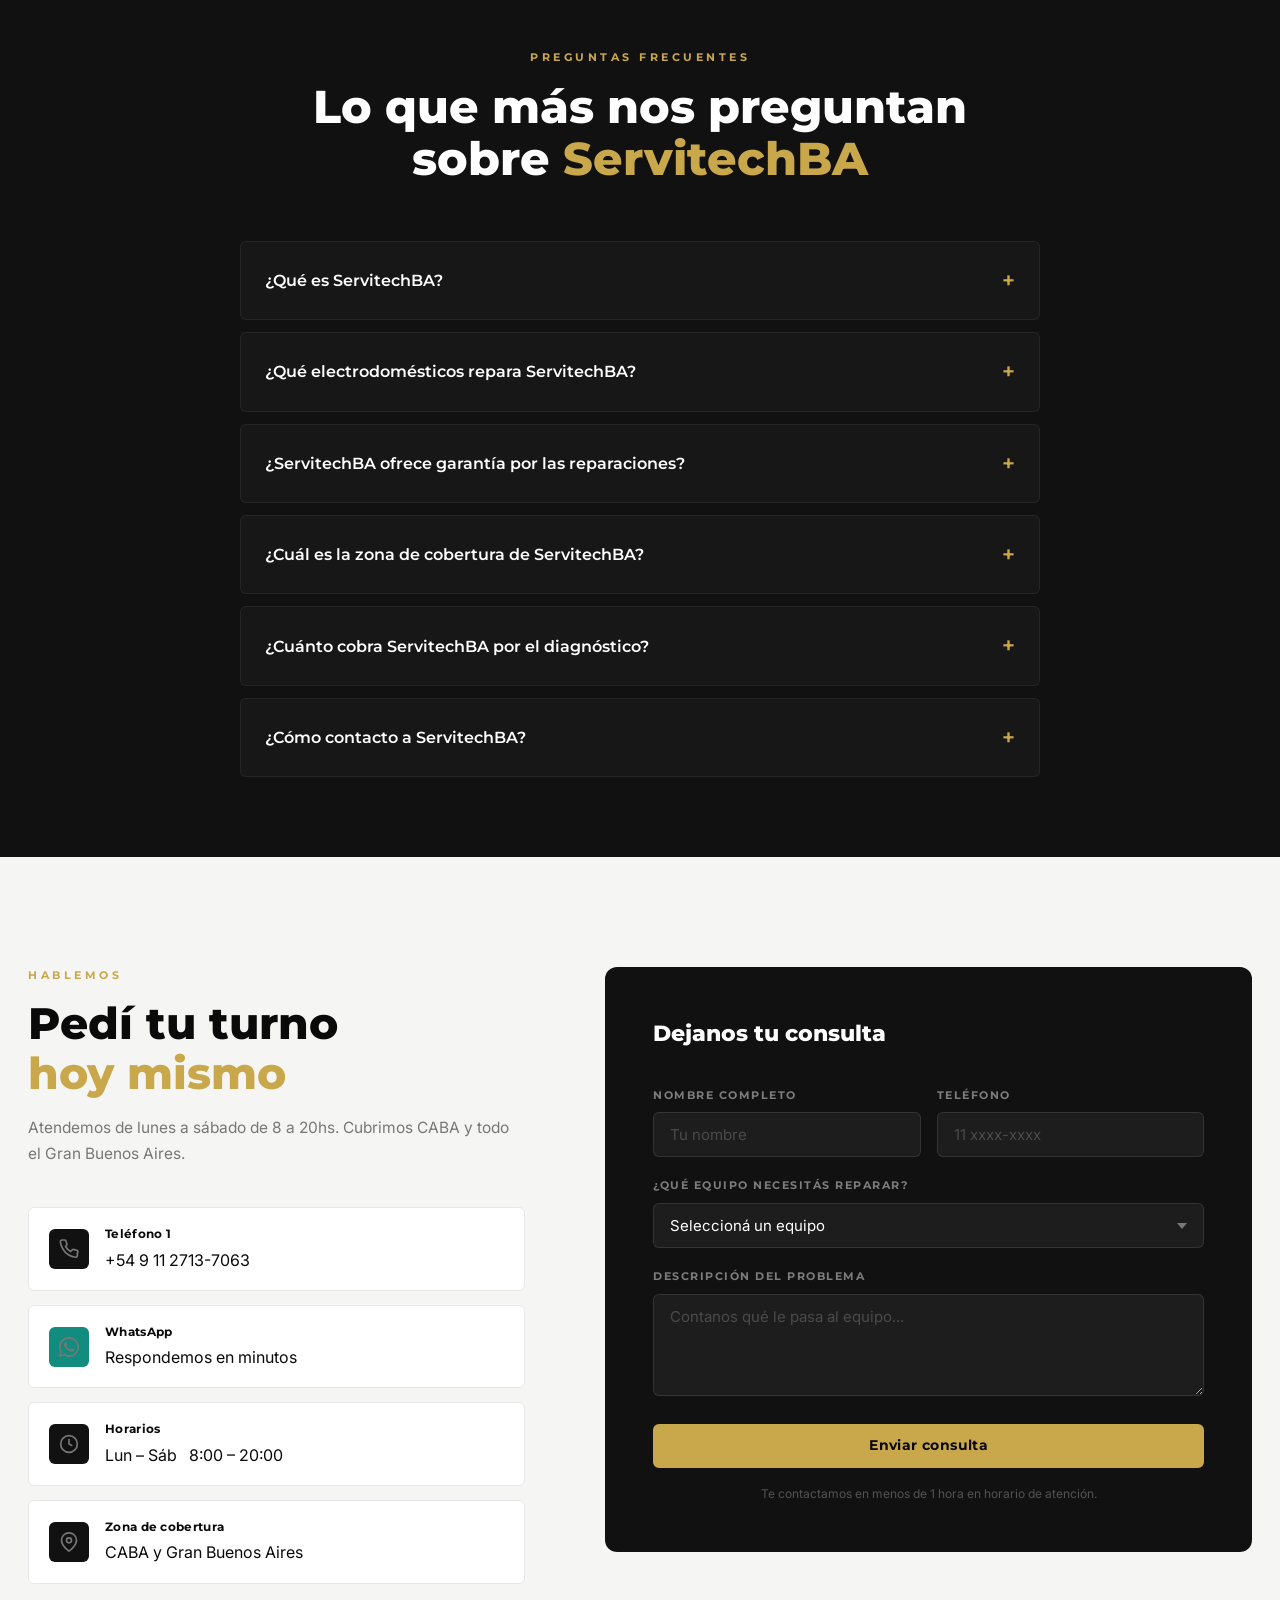
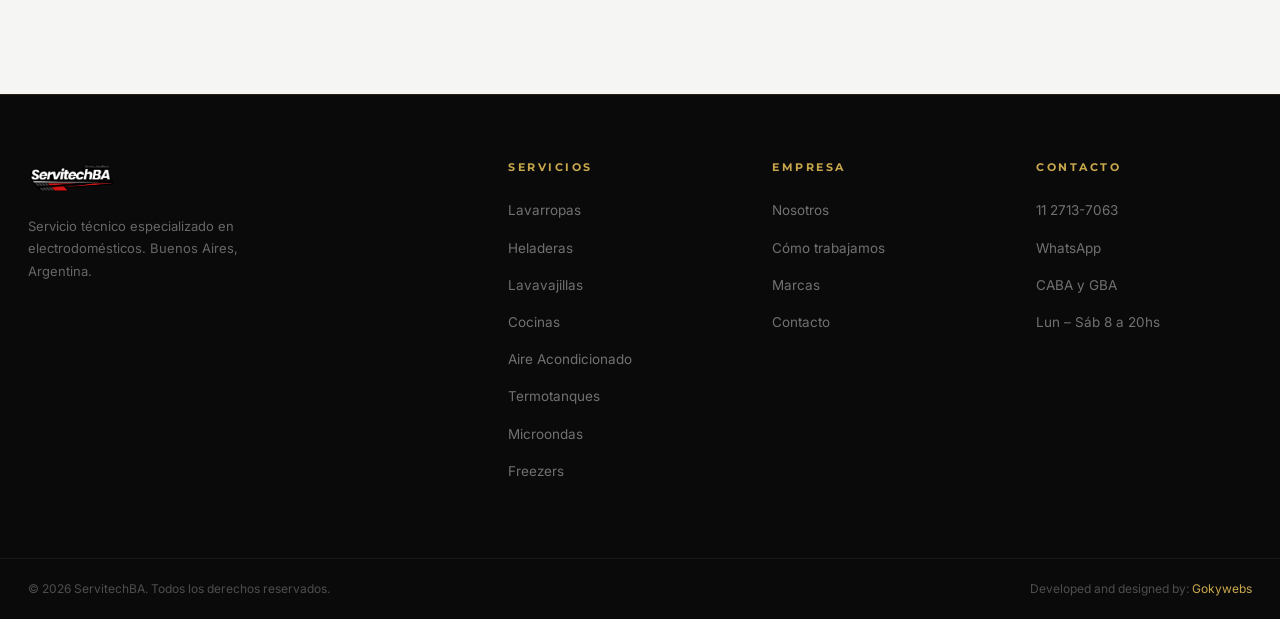
==== commit ca3b93f5: "terminada" ====
--- a/index.html
+++ b/index.html
@@ -23,7 +23,7 @@
   <meta name="viewport" content="width=device-width, initial-scale=1.0">
   <title>Servitech BA | Servicio Técnico de Electrodomésticos en Buenos Aires - Reparación a Domicilio</title>
   <meta name="description" content="Servitech BA - Servicio técnico y reparación de electrodomésticos a domicilio en Buenos Aires (CABA y GBA). Reparamos lavarropas, heladeras, cocinas, aires acondicionados, microondas, termotanques, freezers y más. Garantía por escrito. Llamá al 11 2713-7063.">
-  <meta name="keywords" content="servitech, servitechba, servitech ba, servitech buenos aires, service electrodomésticos, service técnico, servicio técnico electrodomésticos, reparación electrodomésticos Buenos Aires, reparación lavarropas, reparación heladera, técnico a domicilio CABA, técnico a domicilio GBA, service lavarropas, service heladera, service cocina, service aire acondicionado, reparación lavavajillas, reparación microondas, reparación termotanque, reparación freezer, técnico electrodomésticos zona sur, técnico electrodomésticos zona norte, técnico electrodomésticos zona oeste, repuestos electrodomésticos Buenos Aires">
+  <meta name="keywords" content="servitech, servitechba, servitech ba, servitech buenos aires, service electrodomésticos, service técnico, servicio técnico electrodomésticos, reparación electrodomésticos Buenos Aires, reparación lavarropas, reparación heladera, técnico a domicilio CABA, técnico a domicilio GBA, service lavarropas, service heladera, service cocina, service aire acondicionado, reparación lavavajillas, reparación microondas, reparación termotanque, reparación freezer, técnico electrodomésticos zona sur, técnico electrodomésticos zona norte, técnico electrodomésticos zona oeste">
   <meta name="author" content="ServitechBA">
   <meta name="robots" content="index, follow">
   <link rel="canonical" href="https://www.servitechba.com/">
@@ -62,7 +62,7 @@
     "name": "ServitechBA - Servitech BA",
     "alternateName": ["ServitechBA", "Servitech BA", "servitechba", "Servitech Buenos Aires"],
     "description": "ServitechBA - Servicio técnico y reparación de electrodomésticos a domicilio en Buenos Aires. Service de lavarropas, heladeras, cocinas, aires acondicionados, termotanques, microondas, freezers y más. CABA y GBA.",
-    "telephone": ["+541127137063", "+541158993123"],
+    "telephone": "+541127137063",
     "image": "https://www.servitechba.com/images/logocuadrado.png",
     "logo": "https://www.servitechba.com/images/logocuadrado.png",
     "url": "https://www.servitechba.com",
@@ -158,7 +158,7 @@
         "name": "¿Cómo contacto a ServitechBA?",
         "acceptedAnswer": {
           "@type": "Answer",
-          "text": "Podés contactar a ServitechBA por WhatsApp al 11 2713-7063, por teléfono al 11 2713-7063 o al 11 5899-3123, o completando el formulario en servitechba.com. Atendemos de lunes a sábado de 8 a 20hs."
+          "text": "Podés contactar a ServitechBA por WhatsApp al 11 2713-7063, por teléfono al 11 2713-7063 o completando el formulario en servitechba.com. Atendemos de lunes a sábado de 8 a 20hs."
         }
       }
     ]
@@ -377,7 +377,7 @@
             </a>
             <div class="service-card__body">
               <h3><a href="producto.html?id=microondas">Microondas</a></h3>
-              <p>No calienta, no gira, pantalla apagada, chispas. Diagnóstico rápido con repuestos disponibles.</p>
+              <p>No calienta, no gira, pantalla apagada, chispas. Diagnóstico rápido.</p>
               <a href="producto.html?id=microondas" class="service-link">Ver más →</a>
             </div>
           </article>
@@ -397,16 +397,6 @@
             </div>
           </article>
 
-        </div>
-
-        <div class="repuestos-banner fade-up" style="--delay:.2s">
-          <div class="repuestos-banner__icon" aria-hidden="true">
-            <svg width="22" height="22" viewBox="0 0 24 24" fill="none" stroke="currentColor" stroke-width="1.8"><path d="M14.7 6.3a1 1 0 0 0 0 1.4l1.6 1.6a1 1 0 0 0 1.4 0l3.77-3.77a6 6 0 0 1-7.94 7.94l-6.91 6.91a2.12 2.12 0 0 1-3-3l6.91-6.91a6 6 0 0 1 7.94-7.94l-3.76 3.76z"/></svg>
-          </div>
-          <div class="repuestos-banner__text">
-            <strong>¿Preferís repararlo vos mismo?</strong> También contamos con <span class="text-gold">repuestos originales y alternativos</span> para que puedas resolver la falla por tu cuenta.
-          </div>
-          <a href="https://wa.me/541127137063?text=Hola%2C%20quisiera%20consultar%20por%20repuestos" class="btn btn--gold" target="_blank" rel="noopener noreferrer" style="flex-shrink:0">Consultar repuestos</a>
         </div>
 
         <!-- Marcas -->
@@ -503,8 +493,8 @@
                 <svg width="22" height="22" viewBox="0 0 24 24" fill="none" stroke="currentColor" stroke-width="1.8"><path d="M14 2H6a2 2 0 0 0-2 2v16a2 2 0 0 0 2 2h12a2 2 0 0 0 2-2V8z"/><polyline points="14 2 14 8 20 8"/><line x1="9" y1="13" x2="15" y2="13"/><line x1="9" y1="17" x2="15" y2="17"/></svg>
               </div>
               <div>
-                <h4>Repuestos originales</h4>
-                <p>Trabajamos con repuestos originales o de primera calidad para garantizar la vida útil del equipo.</p>
+                <h4>Componentes de calidad</h4>
+                <p>Trabajamos con componentes originales o de primera calidad para garantizar la vida útil del equipo.</p>
               </div>
             </div>
             <div class="benefit fade-up" style="--delay:.3s">
@@ -537,7 +527,7 @@
           <div class="step fade-up" style="--delay:.2s">
             <div class="step__bubble" aria-hidden="true">02</div>
             <h4>Reparación en el día</h4>
-            <p>Con tu aprobación resolvemos la falla en la misma visita con repuestos de primera calidad.</p>
+            <p>Con tu aprobación resolvemos la falla en la misma visita con componentes de primera calidad.</p>
           </div>
           <div class="step fade-up" style="--delay:.4s">
             <div class="step__bubble" aria-hidden="true">03</div>
@@ -590,7 +580,7 @@
           <details class="faq__item fade-up" style="--delay:.25s">
             <summary class="faq__question">¿Cómo contacto a ServitechBA?</summary>
             <div class="faq__answer">
-              <p>Podés contactar a ServitechBA por WhatsApp al 11 2713-7063, por teléfono al 11 2713-7063 o al 11 5899-3123, o completando el formulario en servitechba.com. Atendemos de lunes a sábado de 8 a 20hs.</p>
+              <p>Podés contactar a ServitechBA por WhatsApp al 11 2713-7063, por teléfono al 11 2713-7063 o completando el formulario en servitechba.com. Atendemos de lunes a sábado de 8 a 20hs.</p>
             </div>
           </details>
         </div>
@@ -612,15 +602,6 @@
               <span>
                 <strong>Teléfono 1</strong>
                 +54 9 11 2713-7063
-              </span>
-            </a>
-            <a href="tel:+541158993123" class="contact__item">
-              <span class="contact__item-icon" aria-hidden="true">
-                <svg width="20" height="20" viewBox="0 0 24 24" fill="none" stroke="currentColor" stroke-width="2"><path d="M22 16.92v3a2 2 0 0 1-2.18 2 19.79 19.79 0 0 1-8.63-3.07A19.5 19.5 0 0 1 4.69 12 19.79 19.79 0 0 1 1.62 3.38 2 2 0 0 1 3.6 1.18h3a2 2 0 0 1 2 1.72c.127.96.361 1.903.7 2.81a2 2 0 0 1-.45 2.11L7.91 9a16 16 0 0 0 6.06 6.06l1.92-1.92a2 2 0 0 1 2.11-.45c.907.339 1.85.573 2.81.7A2 2 0 0 1 22 16.92z"/></svg>
-              </span>
-              <span>
-                <strong>Teléfono 2</strong>
-                +54 9 11 5899-3123
               </span>
             </a>
             <a href="https://wa.me/541127137063" class="contact__item contact__item--wa" target="_blank" rel="noopener noreferrer">
@@ -732,7 +713,6 @@
           <h5>Contacto</h5>
           <ul role="list">
             <li><a href="tel:+541127137063">11 2713-7063</a></li>
-            <li><a href="tel:+541158993123">11 5899-3123</a></li>
             <li><a href="https://wa.me/541127137063" target="_blank" rel="noopener noreferrer">WhatsApp</a></li>
             <li><span>CABA y GBA</span></li>
             <li><span>Lun – Sáb 8 a 20hs</span></li>
--- a/css/styles.css
+++ b/css/styles.css
@@ -1,1417 +1,1385 @@
-*, *::before, *::after {
-  box-sizing: border-box;
-  margin: 0;
-  padding: 0;
-}
-
-:root {
-  --black:      #0a0a0a;
-  --dark:       #111111;
-  --dark2:      #171717;
-  --dark3:      #1e1e1e;
-  --white:      #ffffff;
-  --off-white:  #f5f5f3;
-  --gray:       #777;
-  --gray-lt:    #ddd;
-  --gold:       #c9a84c;
-  --gold-lt:    #e8d5a3;
-  --gold-dk:    #a8882e;
-  --green-wa:   #25d366;
-  --fh:         'Montserrat', sans-serif;
-  --fb:         'Inter', sans-serif;
-  --ease:       0.32s cubic-bezier(.4,0,.2,1);
-  --r:          6px;
-  --wrap:       1200px;
-}
-
-html {
-  scroll-behavior: smooth;
-  scroll-padding-top: 80px;
-}
-
-body {
-  font-family: var(--fb);
-  font-size: 16px;
-  line-height: 1.7;
-  color: var(--black);
-  background: var(--white);
-  overflow-x: hidden;
-  -webkit-font-smoothing: antialiased;
-}
-
-img   { max-width: 100%; height: auto; display: block; }
-a     { text-decoration: none; color: inherit; }
-ul    { list-style: none; }
-button { font-family: inherit; }
-
-.container {
-  max-width: 1400px;
-  margin: 0 auto;
-  padding: 0 28px;
-}
-
-.text-gold { color: var(--gold); }
-
-.section-label {
-  font-family: var(--fh);
-  font-size: 10.5px;
-  font-weight: 700;
-  letter-spacing: 3.5px;
-  text-transform: uppercase;
-  color: var(--gold);
-  display: block;
-  margin-bottom: 14px;
-}
-.section-label--light { color: var(--gold-lt); }
-
-.section-head { margin-bottom: 56px; }
-.section-head h2 {
-  font-family: var(--fh);
-  font-size: clamp(28px, 3.8vw, 46px);
-  font-weight: 800;
-  line-height: 1.13;
-  color: var(--black);
-}
-
-
-
-.btn {
-  display: inline-flex;
-  align-items: center;
-  gap: 9px;
-  font-family: var(--fh);
-  font-size: 13.5px;
-  font-weight: 700;
-  letter-spacing: .4px;
-  padding: 13px 26px;
-  border-radius: var(--r);
-  border: 2px solid transparent;
-  cursor: pointer;
-  transition: all var(--ease);
-  white-space: nowrap;
-  line-height: 1;
-}
-
-.btn--gold {
-  background: var(--gold);
-  color: var(--black);
-  border-color: var(--gold);
-}
-.btn--gold:hover {
-  background: var(--gold-dk);
-  border-color: var(--gold-dk);
-  transform: translateY(-2px);
-  box-shadow: 0 10px 28px rgba(201,168,76,.38);
-}
-
-.btn--outline {
-  background: transparent;
-  color: rgba(255,255,255,.85);
-  border-color: rgba(255,255,255,.3);
-}
-.btn--outline:hover {
-  border-color: var(--gold);
-  color: var(--gold);
-}
-
-.btn--lg   { padding: 16px 38px; font-size: 15px; }
-.btn--full { width: 100%; justify-content: center; }
-
-
-
-.nav-wrapper {
-  position: fixed;
-  inset: 0 0 auto 0;
-  z-index: 100;
-  transition: background var(--ease), box-shadow var(--ease);
-}
-.nav-wrapper.scrolled {
-  background: rgba(8,8,8,.96);
-  backdrop-filter: blur(14px);
-  -webkit-backdrop-filter: blur(14px);
-  box-shadow: 0 1px 0 rgba(201,168,76,.12);
-}
-
-.nav {
-  display: flex;
-  align-items: center;
-  height: 78px;
-  gap: 40px;
-}
-
-.nav__logo img {
-  height: 90px;
-  width: auto;
-  object-fit: contain;
-}
-
-.nav__links {
-  display: flex;
-  gap: 32px;
-  margin-left: auto;
-}
-.nav__links a {
-  font-family: var(--fh);
-  font-size: 12.5px;
-  font-weight: 600;
-  letter-spacing: .6px;
-  color: rgba(255,255,255,.7);
-  transition: color var(--ease);
-  position: relative;
-}
-.nav__links a::after {
-  content: '';
-  position: absolute;
-  bottom: -4px;
-  left: 0;
-  width: 0;
-  height: 1.5px;
-  background: var(--gold);
-  transition: width var(--ease);
-}
-.nav__links a:hover        { color: var(--white); }
-.nav__links a:hover::after { width: 100%; }
-
-.nav__cta { margin-left: 8px; }
-
-.nav__burger {
-  display: none;
-  flex-direction: column;
-  gap: 5px;
-  background: none;
-  border: none;
-  cursor: pointer;
-  padding: 6px;
-  margin-left: auto;
-}
-.nav__burger span {
-  display: block;
-  width: 22px;
-  height: 2px;
-  background: var(--white);
-  border-radius: 2px;
-  transition: all .28s ease;
-}
-.nav__burger.open span:nth-child(1) { transform: translateY(7px) rotate(45deg); }
-.nav__burger.open span:nth-child(2) { opacity: 0; transform: scaleX(0); }
-.nav__burger.open span:nth-child(3) { transform: translateY(-7px) rotate(-45deg); }
-
-
-
-.hero {
-  min-height: 100vh;
-  background: var(--dark);
-  display: flex;
-  align-items: center;
-  position: relative;
-  overflow: hidden;
-}
-
-.hero__bg {
-  position: absolute;
-  inset: 0;
-  pointer-events: none;
-}
-.hero__bg-glow {
-  position: absolute;
-  inset: 0;
-  background:
-    radial-gradient(ellipse 60% 55% at 75% 45%, rgba(201,168,76,.07) 0%, transparent 65%),
-    radial-gradient(ellipse 40% 40% at 5% 85%,  rgba(201,168,76,.04) 0%, transparent 55%);
-}
-.hero__bg-grid {
-  position: absolute;
-  inset: 0;
-  background-image:
-    linear-gradient(rgba(255,255,255,.025) 1px, transparent 1px),
-    linear-gradient(90deg, rgba(255,255,255,.025) 1px, transparent 1px);
-  background-size: 60px 60px;
-  mask-image: radial-gradient(ellipse 80% 80% at 50% 50%, black 40%, transparent 100%);
-}
-
-.hero__inner {
-  display: grid;
-  grid-template-columns: 1fr 1fr;
-  gap: 64px;
-  align-items: center;
-  padding-top: 78px;
-  position: relative;
-  z-index: 1;
-  width: 100%;
-}
-
-.hero__eyebrow {
-  display: flex;
-  align-items: center;
-  gap: 14px;
-  font-family: var(--fh);
-  font-size: 10.5px;
-  font-weight: 700;
-  letter-spacing: 3.5px;
-  text-transform: uppercase;
-  color: var(--gold);
-  margin-bottom: 22px;
-}
-.eyebrow-line {
-  display: block;
-  width: 36px;
-  height: 1.5px;
-  background: var(--gold);
-  flex-shrink: 0;
-}
-
-.hero__title {
-  font-family: var(--fh);
-  font-size: clamp(36px, 5vw, 66px);
-  font-weight: 900;
-  line-height: 1.07;
-  color: var(--white);
-  margin-bottom: 24px;
-  letter-spacing: -1px;
-}
-
-.hero__desc {
-  font-size: 17px;
-  line-height: 1.75;
-  color: rgba(255,255,255,.58);
-  max-width: 460px;
-  margin-bottom: 40px;
-}
-
-.hero__ctas {
-  display: flex;
-  gap: 14px;
-  flex-wrap: wrap;
-  margin-bottom: 36px;
-}
-
-.hero__badge {
-  display: inline-flex;
-  align-items: center;
-  gap: 10px;
-  font-family: var(--fh);
-  font-size: 11.5px;
-  font-weight: 600;
-  color: rgba(255,255,255,.5);
-  letter-spacing: .5px;
-}
-.badge-dot {
-  width: 8px;
-  height: 8px;
-  border-radius: 50%;
-  background: #4ade80;
-  box-shadow: 0 0 0 0 rgba(74,222,128,.5);
-  animation: pulse-dot 2.2s infinite;
-  flex-shrink: 0;
-}
-@keyframes pulse-dot {
-  0%   { box-shadow: 0 0 0 0   rgba(74,222,128,.5); }
-  70%  { box-shadow: 0 0 0 9px rgba(74,222,128,0);  }
-  100% { box-shadow: 0 0 0 0   rgba(74,222,128,0);  }
-}
-
-.hero__visual {
-  position: relative;
-}
-
-.hero__img-frame {
-  position: relative;
-  border-radius: var(--r);
-  overflow: hidden;
-}
-.hero__img-frame img {
-  width: 100%;
-  height: 520px;
-  object-fit: cover;
-  clip-path: polygon(0 0, 100% 0, 100% 86%, 90% 100%, 0 100%);
-  display: block;
-}
-.hero__img-border {
-  position: absolute;
-  top: -18px;
-  right: -18px;
-  width: 140px;
-  height: 140px;
-  border: 1.5px solid var(--gold);
-  opacity: .22;
-  border-radius: var(--r);
-  z-index: -1;
-}
-
-.hero__float-card {
-  position: absolute;
-  bottom: 50px;
-  left: -32px;
-  background: var(--gold);
-  color: var(--black);
-  padding: 18px 24px;
-  border-radius: var(--r);
-  display: flex;
-  flex-direction: column;
-  gap: 4px;
-  box-shadow: 0 20px 48px rgba(0,0,0,.45);
-  z-index: 2;
-}
-.hero__float-card strong {
-  font-family: var(--fh);
-  font-size: 30px;
-  font-weight: 900;
-  line-height: 1;
-}
-.hero__float-card span {
-  font-size: 11.5px;
-  font-weight: 600;
-  opacity: .75;
-}
-
-.hero__float-tag {
-  position: absolute;
-  top: 28px;
-  right: -24px;
-  background: var(--dark3);
-  border: 1px solid rgba(201,168,76,.3);
-  color: var(--gold-lt);
-  font-family: var(--fh);
-  font-size: 11px;
-  font-weight: 700;
-  letter-spacing: .6px;
-  padding: 8px 14px;
-  border-radius: 50px;
-  display: flex;
-  align-items: center;
-  gap: 7px;
-  z-index: 2;
-  box-shadow: 0 8px 24px rgba(0,0,0,.3);
-}
-
-.hero__scroll {
-  position: absolute;
-  bottom: 30px;
-  left: 50%;
-  transform: translateX(-50%);
-  z-index: 2;
-}
-.hero__scroll span {
-  display: block;
-  width: 1px;
-  height: 56px;
-  background: linear-gradient(to bottom, transparent, var(--gold));
-  animation: scroll-line 2.2s ease infinite;
-}
-@keyframes scroll-line {
-  0%   { transform: scaleY(0); transform-origin: top;    opacity: 0; }
-  30%  { opacity: 1; }
-  50%  { transform: scaleY(1); transform-origin: top; }
-  51%  { transform: scaleY(1); transform-origin: bottom; }
-  100% { transform: scaleY(0); transform-origin: bottom; opacity: 0; }
-}
-
-
-
-.services {
-  padding: 110px 0;
-  background: var(--off-white);
-}
-.services__grid {
-  display: grid;
-  grid-template-columns: repeat(3, 1fr);
-  gap: 26px;
-}
-.services__grid--wide {
-  grid-template-columns: repeat(4, 1fr);
-}
-@media (max-width: 1100px) {
-  .services__grid--wide { grid-template-columns: repeat(3, 1fr); }
-}
-@media (max-width: 820px) {
-  .services__grid--wide { grid-template-columns: repeat(2, 1fr); }
-}
-@media (max-width: 520px) {
-  .services__grid--wide { grid-template-columns: 1fr; }
-}
-
-.service-card {
-  background: var(--white);
-  border-radius: 10px;
-  overflow: hidden;
-  border: 1px solid #e8e8e8;
-  transition: transform var(--ease), box-shadow var(--ease), border-color var(--ease);
-}
-.service-card:hover {
-  transform: translateY(-8px);
-  box-shadow: 0 24px 60px rgba(0,0,0,.1);
-  border-color: rgba(201,168,76,.6);
-}
-
-.service-card__img {
-  height: 220px;
-  overflow: hidden;
-  position: relative;
-}
-.service-card__img img {
-  width: 100%;
-  height: 100%;
-  object-fit: cover;
-  transition: transform .55s ease;
-}
-.service-card:hover .service-card__img img { transform: scale(1.06); }
-
-.service-card__overlay {
-  position: absolute;
-  inset: 0;
-  background: linear-gradient(to bottom, transparent 40%, rgba(0,0,0,.35) 100%);
-}
-
-.service-card__body {
-  padding: 30px;
-}
-.service-card__icon {
-  width: 50px;
-  height: 50px;
-  border-radius: var(--r);
-  background: var(--dark);
-  display: flex;
-  align-items: center;
-  justify-content: center;
-  color: var(--gold);
-  margin-bottom: 16px;
-  transition: background var(--ease), color var(--ease);
-}
-.service-card:hover .service-card__icon {
-  background: var(--gold);
-  color: var(--black);
-}
-
-.service-card__link {
-  display: block;
-  text-decoration: none;
-  position: relative;
-}
-.service-card__body h3 a {
-  color: inherit;
-  text-decoration: none;
-  transition: color var(--ease);
-}
-.service-card__body h3 a:hover { color: var(--gold-dk); }
-
-.service-card__badge {
-  position: absolute;
-  bottom: 14px;
-  right: 14px;
-  background: var(--gold);
-  color: var(--black);
-  font-family: var(--fh);
-  font-size: 11px;
-  font-weight: 700;
-  padding: 5px 12px;
-  border-radius: 50px;
-  opacity: 0;
-  transform: translateY(6px);
-  transition: opacity var(--ease), transform var(--ease);
-  pointer-events: none;
-  z-index: 2;
-}
-.service-card:hover .service-card__badge {
-  opacity: 1;
-  transform: none;
-}
-
-/* ── Banner repuestos ─────────────────────────────────── */
-.repuestos-banner {
-  margin-top: 48px;
-  display: flex;
-  align-items: center;
-  gap: 20px;
-  background: var(--dark);
-  border: 1px solid rgba(201,168,76,.22);
-  border-radius: 10px;
-  padding: 22px 28px;
-  flex-wrap: wrap;
-}
-.repuestos-banner__icon {
-  width: 44px;
-  height: 44px;
-  border-radius: var(--r);
-  background: rgba(201,168,76,.12);
-  display: flex;
-  align-items: center;
-  justify-content: center;
-  color: var(--gold);
-  flex-shrink: 0;
-}
-.repuestos-banner__text {
-  flex: 1;
-  font-size: 14.5px;
-  color: rgba(255,255,255,.6);
-  line-height: 1.65;
-  min-width: 200px;
-}
-.repuestos-banner__text strong { color: var(--white); }
-
-/* ── Marcas inline (dentro de servicios) ─────────────────────── */
-.brands-inline {
-  margin-top: 56px;
-  padding-top: 48px;
-  border-top: 1px solid #e8e8e8;
-}
-.brands-inline__head {
-  margin-bottom: 24px;
-}
-.brands-inline__head p {
-  font-size: 14px;
-  color: var(--gray);
-  margin-top: 4px;
-}
-
-.brands-inline__logos {
-  display: flex;
-  align-items: center;
-  gap: 36px;
-  flex-wrap: wrap;
-  margin-bottom: 28px;
-  padding-bottom: 28px;
-  border-bottom: 1px solid #ebebeb;
-}
-.brand-logo {
-  height: auto;
-  width: auto;
-  width: 300px;
-  object-fit: contain;
-  cursor: pointer;
-  transition: filter var(--ease), transform var(--ease);
-}
-.brand-logo:hover {
-  filter: grayscale(0) opacity(1);
-  transform: translateY(-2px);
-}
-
-/* ── Brand Modal ────────────────────────────────────────── */
-.brand-modal-overlay {
-  position: fixed;
-  inset: 0;
-  background: rgba(0,0,0,.52);
-  z-index: 200;
-  display: flex;
-  align-items: center;
-  justify-content: center;
-  padding: 20px;
-  opacity: 0;
-  pointer-events: none;
-  visibility: hidden;
-  transition: opacity .25s ease, visibility .25s ease;
-  backdrop-filter: blur(4px);
-}
-.brand-modal-overlay.open {
-  opacity: 1;
-  pointer-events: auto;
-  visibility: visible;
-}
-body.modal-open { overflow: hidden; }
-
-.brand-modal {
-  background: var(--white);
-  border-radius: 16px;
-  padding: 40px 36px 36px;
-  max-width: 520px;
-  width: 100%;
-  position: relative;
-  box-shadow: 0 24px 64px rgba(0,0,0,.22);
-  transform: translateY(18px) scale(.97);
-  transition: transform .28s cubic-bezier(.25,.8,.25,1);
-}
-.brand-modal-overlay.open .brand-modal {
-  transform: translateY(0) scale(1);
-}
-
-.brand-modal__close {
-  position: absolute;
-  top: 16px;
-  right: 16px;
-  width: 36px;
-  height: 36px;
-  border: 1px solid #e0e0e0;
-  border-radius: 50%;
-  background: none;
-  cursor: pointer;
-  display: flex;
-  align-items: center;
-  justify-content: center;
-  color: #888;
-  transition: background var(--ease), color var(--ease);
-}
-.brand-modal__close:hover {
-  background: var(--off-white);
-  color: var(--black);
-}
-
-.brand-modal__logo-wrap {
-  display: flex;
-  align-items: center;
-  justify-content: center;
-  height: 80px;
-  margin-bottom: 24px;
-}
-.brand-modal__logo {
-  max-height: 64px;
-  max-width: 220px;
-  width: auto;
-  object-fit: contain;
-}
-
-.brand-modal__desc {
-  font-size: 14.5px;
-  color: var(--gray);
-  line-height: 1.78;
-  margin-bottom: 28px;
-  text-align: center;
-}
-
-.brand-modal__label {
-  display: block;
-  font-family: var(--fh);
-  font-size: 10px;
-  font-weight: 700;
-  letter-spacing: 2.5px;
-  text-transform: uppercase;
-  color: var(--gold);
-  margin-bottom: 12px;
-}
-.brand-modal__services {
-  display: flex;
-  flex-wrap: wrap;
-  gap: 6px 8px;
-  margin-bottom: 26px;
-}
-.brand-modal__service-link {
-  font-family: var(--fh);
-  font-size: 11.5px;
-  font-weight: 600;
-  color: #555;
-  background: var(--off-white);
-  border: 1px solid #e8e8e8;
-  border-radius: 4px;
-  padding: 5px 12px;
-  transition: background var(--ease), color var(--ease), border-color var(--ease);
-}
-.brand-modal__service-link:hover {
-  background: rgba(201,168,76,.08);
-  color: var(--gold-dk);
-  border-color: var(--gold);
-}
-
-.brand-modal__wa {
-  width: 100%;
-  justify-content: center;
-}
-
-@media (max-width: 480px) {
-  .brand-modal { padding: 32px 22px 28px; }
-}
-
-.brands-inline__cloud {
-  display: flex;
-  flex-wrap: wrap;
-  align-items: center;
-  gap: 8px 10px;
-}
-
-.brand {
-  display: inline-flex;
-  align-items: center;
-  font-family: var(--fh);
-  font-weight: 700;
-  border-radius: 5px;
-  border: 1px solid;
-  cursor: default;
-  transition: color var(--ease), border-color var(--ease), background var(--ease), transform var(--ease);
-  white-space: nowrap;
-  cursor: pointer;
-}
-/* Importadas grandes */
-.brand--lg {
-  font-size: 14px;
-  letter-spacing: 1.2px;
-  padding: 9px 18px;
-  color: var(--black);
-  border-color: rgba(0,0,0,.18);
-  background: var(--white);
-  box-shadow: 0 2px 8px rgba(0,0,0,.06);
-}
-.brand--lg:hover {
-  color: var(--gold-dk);
-  border-color: var(--gold);
-  background: rgba(201,168,76,.06);
-  transform: translateY(-2px);
-  box-shadow: 0 6px 18px rgba(201,168,76,.18);
-}
-/* Importadas medianas */
-.brand--md {
-  font-size: 11.5px;
-  letter-spacing: .9px;
-  padding: 7px 13px;
-  color: #444;
-  border-color: rgba(0,0,0,.13);
-  background: var(--white);
-}
-.brand--md:hover {
-  color: var(--gold-dk);
-  border-color: var(--gold);
-  background: rgba(201,168,76,.05);
-}
-/* Nacionales pequeñas */
-.brand--sm {
-  font-size: 10px;
-  letter-spacing: .7px;
-  padding: 5px 10px;
-  color: #777;
-  border-color: rgba(0,0,0,.09);
-  background: #fafafa;
-}
-.brand--sm:hover {
-  color: var(--gray);
-  border-color: rgba(0,0,0,.2);
-}
-.brand--nat {
-  opacity: .72;
-}
-.brand--nat:hover {
-  opacity: 1;
-}
-
-.service-card__body h3 {
-  font-family: var(--fh);
-  font-size: 20px;
-  font-weight: 800;
-  color: var(--black);
-  margin-bottom: 10px;
-}
-.service-card__body p {
-  font-size: 14px;
-  color: var(--gray);
-  line-height: 1.72;
-  margin-bottom: 20px;
-}
-.service-link {
-  font-family: var(--fh);
-  font-size: 12.5px;
-  font-weight: 700;
-  color: var(--gold);
-  letter-spacing: .4px;
-  display: inline-flex;
-  align-items: center;
-  gap: 4px;
-  transition: gap var(--ease), letter-spacing var(--ease);
-}
-.service-link:hover { gap: 10px; }
-
-
-
-.why {
-  background: var(--dark);
-  padding: 110px 0;
-  color: var(--white);
-}
-
-.why__stats-row {
-  display: grid;
-  grid-template-columns: repeat(4, 1fr);
-  border: 1px solid rgba(201,168,76,.18);
-  border-radius: 10px;
-  overflow: hidden;
-  margin-bottom: 90px;
-}
-
-.stat {
-  padding: 44px 28px;
-  text-align: center;
-  border-right: 1px solid rgba(201,168,76,.12);
-  background: rgba(255,255,255,.02);
-  transition: background var(--ease);
-}
-.stat:last-child { border-right: none; }
-.stat:hover { background: rgba(201,168,76,.06); }
-
-.stat__inner {
-  display: flex;
-  align-items: baseline;
-  justify-content: center;
-  gap: 2px;
-  margin-bottom: 8px;
-}
-.stat__num {
-  font-family: var(--fh);
-  font-size: clamp(38px, 4.5vw, 58px);
-  font-weight: 900;
-  color: var(--gold);
-  line-height: 1;
-}
-.stat__sign {
-  font-family: var(--fh);
-  font-size: 26px;
-  font-weight: 900;
-  color: var(--gold);
-  line-height: 1;
-}
-.stat > p {
-  font-size: 12.5px;
-  color: rgba(255,255,255,.44);
-  font-weight: 500;
-  letter-spacing: .3px;
-}
-
-.why__body {
-  display: grid;
-  grid-template-columns: 1fr 1.6fr;
-  gap: 72px;
-  align-items: start;
-}
-.why__text h2 {
-  font-family: var(--fh);
-  font-size: clamp(26px, 3.2vw, 38px);
-  font-weight: 800;
-  line-height: 1.15;
-  color: var(--white);
-  margin-bottom: 16px;
-}
-.why__text > p {
-  font-size: 15px;
-  color: rgba(255,255,255,.5);
-  line-height: 1.75;
-}
-
-.why__benefits {
-  display: grid;
-  grid-template-columns: 1fr 1fr;
-  gap: 20px;
-}
-.benefit {
-  background: rgba(255,255,255,.03);
-  border: 1px solid rgba(255,255,255,.07);
-  border-radius: 8px;
-  padding: 28px 24px;
-  display: flex;
-  gap: 16px;
-  transition: border-color var(--ease), background var(--ease);
-}
-.benefit:hover {
-  border-color: rgba(201,168,76,.35);
-  background: rgba(201,168,76,.05);
-}
-.benefit__icon {
-  width: 44px;
-  height: 44px;
-  border-radius: var(--r);
-  background: rgba(201,168,76,.1);
-  display: flex;
-  align-items: center;
-  justify-content: center;
-  color: var(--gold);
-  flex-shrink: 0;
-}
-.benefit h4 {
-  font-family: var(--fh);
-  font-size: 15px;
-  font-weight: 700;
-  color: var(--white);
-  margin-bottom: 6px;
-}
-.benefit p {
-  font-size: 13px;
-  color: rgba(255,255,255,.5);
-  line-height: 1.7;
-}
-
-
-
-.process {
-  padding: 110px 0;
-  background: var(--white);
-}
-.process .section-head { text-align: center; }
-.process .section-head h2 { color: var(--black); }
-
-.process__track {
-  display: grid;
-  grid-template-columns: repeat(4, 1fr);
-  position: relative;
-  padding-top: 24px;
-}
-.process__connector {
-  position: absolute;
-  top: 46px;
-  left: calc(12.5% + 12px);
-  right: calc(12.5% + 12px);
-  height: 1.5px;
-  background: linear-gradient(90deg, var(--gold), rgba(201,168,76,.2) 100%);
-  z-index: 0;
-}
-
-.step {
-  padding: 0 20px;
-  text-align: center;
-  position: relative;
-  z-index: 1;
-}
-.step__bubble {
-  font-family: var(--fh);
-  font-size: 12px;
-  font-weight: 800;
-  color: var(--black);
-  width: 46px;
-  height: 46px;
-  border-radius: 50%;
-  background: var(--gold);
-  display: flex;
-  align-items: center;
-  justify-content: center;
-  margin: 0 auto 24px;
-  border: 4px solid var(--white);
-  box-shadow: 0 0 0 2px var(--gold), 0 8px 24px rgba(201,168,76,.35);
-  transition: transform var(--ease), box-shadow var(--ease);
-}
-.step:hover .step__bubble {
-  transform: scale(1.12);
-  box-shadow: 0 0 0 2px var(--gold), 0 12px 32px rgba(201,168,76,.5);
-}
-.step h4 {
-  font-family: var(--fh);
-  font-size: 15.5px;
-  font-weight: 700;
-  color: var(--black);
-  margin-bottom: 10px;
-}
-.step p {
-  font-size: 13px;
-  color: var(--gray);
-  line-height: 1.72;
-}
-
-
-
-.contact {
-  padding: 110px 0;
-  background: var(--off-white);
-}
-.contact__grid {
-  display: grid;
-  grid-template-columns: 1fr 1.3fr;
-  gap: 80px;
-  align-items: start;
-}
-
-.contact__info h2 {
-  font-family: var(--fh);
-  font-size: clamp(28px, 3.8vw, 44px);
-  font-weight: 800;
-  line-height: 1.13;
-  color: var(--black);
-  margin-bottom: 16px;
-}
-.contact__info > p {
-  font-size: 15.5px;
-  color: var(--gray);
-  margin-bottom: 40px;
-  line-height: 1.7;
-}
-.contact__items {
-  display: flex;
-  flex-direction: column;
-  gap: 14px;
-}
-
-.contact__item {
-  display: flex;
-  align-items: center;
-  gap: 16px;
-  padding: 16px 20px;
-  background: var(--white);
-  border-radius: var(--r);
-  border: 1px solid #e8e8e8;
-  transition: border-color var(--ease), box-shadow var(--ease), transform var(--ease);
-}
-.contact__item:hover {
-  border-color: rgba(201,168,76,.5);
-  box-shadow: 0 6px 20px rgba(0,0,0,.07);
-  transform: translateX(4px);
-}
-.contact__item-icon {
-  width: 40px;
-  height: 40px;
-  border-radius: var(--r);
-  background: var(--dark);
-  display: flex;
-  align-items: center;
-  justify-content: center;
-  color: var(--gold);
-  flex-shrink: 0;
-}
-.contact__item--wa .contact__item-icon {
-  background: #128c7e;
-  color: var(--white);
-}
-.contact__item span {
-  display: flex;
-  flex-direction: column;
-  gap: 2px;
-}
-.contact__item strong {
-  font-family: var(--fh);
-  font-size: 12px;
-  font-weight: 700;
-  color: var(--black);
-  letter-spacing: .3px;
-  display: block;
-}
-.contact__item span > *:not(strong) {
-  font-size: 14px;
-  color: var(--gray);
-}
-
-.contact__form-wrap {
-  background: var(--dark);
-  border-radius: 12px;
-  padding: 48px;
-}
-.contact__form h3 {
-  font-family: var(--fh);
-  font-size: 22px;
-  font-weight: 800;
-  color: var(--white);
-  margin-bottom: 34px;
-}
-.form-row {
-  display: grid;
-  grid-template-columns: 1fr 1fr;
-  gap: 16px;
-}
-.form-group {
-  margin-bottom: 20px;
-}
-.form-group label {
-  display: block;
-  font-family: var(--fh);
-  font-size: 10.5px;
-  font-weight: 700;
-  letter-spacing: 1.5px;
-  text-transform: uppercase;
-  color: rgba(255,255,255,.45);
-  margin-bottom: 8px;
-}
-.form-group input,
-.form-group select,
-.form-group textarea {
-  width: 100%;
-  background: rgba(255,255,255,.05);
-  border: 1px solid rgba(255,255,255,.1);
-  border-radius: var(--r);
-  padding: 12px 16px;
-  font-family: var(--fb);
-  font-size: 15px;
-  color: var(--white);
-  outline: none;
-  transition: border-color var(--ease), background var(--ease);
-  -webkit-appearance: none;
-  appearance: none;
-}
-.form-group input::placeholder,
-.form-group textarea::placeholder {
-  color: rgba(255,255,255,.2);
-}
-.form-group select {
-  background-image: url("data:image/svg+xml,%3Csvg xmlns='http://www.w3.org/2000/svg' width='10' height='6' viewBox='0 0 10 6'%3E%3Cpath fill='%23777' d='M5 6L0 0h10z'/%3E%3C/svg%3E");
-  background-repeat: no-repeat;
-  background-position: right 16px center;
-  padding-right: 42px;
-  cursor: pointer;
-}
-.form-group select option { background: #1a1a1a; color: var(--white); }
-.form-group input:focus,
-.form-group select:focus,
-.form-group textarea:focus {
-  border-color: var(--gold);
-  background: rgba(201,168,76,.05);
-}
-.form-group textarea { resize: vertical; }
-.form-group.error input,
-.form-group.error select {
-  border-color: #e55;
-  background: rgba(220,50,50,.06);
-}
-.form-note {
-  text-align: center;
-  font-size: 12px;
-  color: rgba(255,255,255,.28);
-  margin-top: 16px;
-}
-
-/* ── FAQ ── */
-.faq {
-  padding: 100px 0 80px;
-  background: var(--dark);
-}
-.faq__list {
-  max-width: 800px;
-  margin: 0 auto;
-  display: flex;
-  flex-direction: column;
-  gap: 12px;
-}
-.faq__item {
-  background: var(--dark2);
-  border: 1px solid rgba(255,255,255,.06);
-  border-radius: var(--r);
-  overflow: hidden;
-  transition: border-color var(--ease);
-}
-.faq__item[open] {
-  border-color: var(--gold);
-}
-.faq__question {
-  padding: 20px 24px;
-  cursor: pointer;
-  font-family: var(--fh);
-  font-weight: 600;
-  font-size: 16px;
-  color: var(--white);
-  list-style: none;
-  display: flex;
-  align-items: center;
-  justify-content: space-between;
-  gap: 16px;
-  user-select: none;
-}
-.faq__question::-webkit-details-marker { display: none; }
-.faq__question::marker { content: ''; }
-.faq__question::after {
-  content: '+';
-  font-size: 22px;
-  color: var(--gold);
-  transition: transform var(--ease);
-  flex-shrink: 0;
-}
-.faq__item[open] .faq__question::after {
-  transform: rotate(45deg);
-}
-.faq__answer {
-  padding: 0 24px 20px;
-}
-.faq__answer p {
-  font-family: var(--fb);
-  font-size: 15px;
-  color: var(--gray);
-  line-height: 1.7;
-}
-
-
-.footer { background: var(--black); }
-
-.footer__top {
-  border-top: 1px solid rgba(201,168,76,.14);
-}
-.footer__grid {
-  display: grid;
-  grid-template-columns: 2fr 1fr 1fr 1fr;
-  gap: 48px;
-  padding: 64px 28px;
-}
-.footer__brand img {
-  height: 40px;
-  width: auto;
-  object-fit: contain;
-  margin-bottom: 16px;
-}
-.footer__brand p {
-  font-size: 13px;
-  color: rgba(255,255,255,.38);
-  line-height: 1.75;
-  max-width: 230px;
-}
-.footer__col h5 {
-  font-family: var(--fh);
-  font-size: 10.5px;
-  font-weight: 700;
-  letter-spacing: 2.5px;
-  text-transform: uppercase;
-  color: var(--gold);
-  margin-bottom: 20px;
-}
-.footer__col ul li {
-  margin-bottom: 10px;
-}
-.footer__col ul li a,
-.footer__col ul li span {
-  font-size: 13.5px;
-  color: rgba(255,255,255,.42);
-  transition: color var(--ease);
-}
-.footer__col ul li a:hover { color: var(--gold-lt); }
-
-.footer__bottom {
-  border-top: 1px solid rgba(255,255,255,.06);
-}
-.footer__bottom-inner {
-  display: flex;
-  justify-content: space-between;
-  align-items: center;
-  padding: 20px 28px;
-}
-.footer__bottom p {
-  font-size: 12px;
-  color: rgba(255,255,255,.28);
-}
-.footer__bottom a {
-  color: var(--gold);
-  transition: opacity var(--ease);
-}
-.footer__bottom a:hover { opacity: .75; }
-
-
-
-.wa-float {
-  position: fixed;
-  bottom: 28px;
-  right: 28px;
-  z-index: 99;
-  display: flex;
-  align-items: center;
-  gap: 10px;
-  background: var(--green-wa);
-  color: var(--white);
-  padding: 14px 20px 14px 16px;
-  border-radius: 50px;
-  font-family: var(--fh);
-  font-size: 13px;
-  font-weight: 700;
-  box-shadow: 0 8px 32px rgba(37,211,102,.42);
-  transition: transform var(--ease), box-shadow var(--ease);
-  animation: wa-in .6s cubic-bezier(.34,1.56,.64,1) .8s both;
-}
-.wa-float:hover {
-  transform: translateY(-3px) scale(1.03);
-  box-shadow: 0 14px 44px rgba(37,211,102,.58);
-}
-@keyframes wa-in {
-  from { opacity: 0; transform: translateY(20px) scale(.85); }
-  to   { opacity: 1; transform: none; }
-}
-
-
-
-.fade-up,
-.fade-left,
-.fade-right,
-.scale-in {
-  opacity: 0;
-  transition: opacity .72s ease, transform .72s ease;
-  transition-delay: var(--delay, 0s);
-}
-.fade-up    { transform: translateY(42px); }
-.fade-left  { transform: translateX(-52px); }
-.fade-right { transform: translateX(52px); }
-.scale-in   { transform: scale(.85); }
-
-.fade-up.visible,
-.fade-left.visible,
-.fade-right.visible,
-.scale-in.visible {
-  opacity: 1;
-  transform: none;
-}
-
-
-
-.anim-hero {
-  opacity: 0;
-  transform: translateY(28px);
-  transition: opacity .7s ease, transform .7s ease;
-  transition-delay: calc(var(--hi, 0) * .12s + .15s);
-}
-.anim-hero.in {
-  opacity: 1;
-  transform: none;
-}
-.hero__visual.anim-hero {
-  transform: translateX(40px);
-}
-.hero__visual.anim-hero.in {
-  transform: none;
-}
-
-
-
-@media (max-width: 1100px) {
-  .why__body { grid-template-columns: 1fr; gap: 48px; }
-}
-
-@media (max-width: 1024px) {
-  .hero__inner  { grid-template-columns: 1fr; }
-  .hero__visual { display: none; }
-  .hero__content { max-width: 620px; }
-  .services__grid:not(.services__grid--wide) { grid-template-columns: 1fr 1fr; }
-  .why__stats-row    { grid-template-columns: repeat(2, 1fr); }
-  .why__benefits     { grid-template-columns: 1fr; }
-  .process__track    { grid-template-columns: repeat(2, 1fr); gap: 48px; padding-top: 0; }
-  .process__connector { display: none; }
-  .contact__grid     { grid-template-columns: 1fr; gap: 48px; }
-  .footer__grid      { grid-template-columns: 1fr 1fr; gap: 36px; }
-}
-
-@media (max-width: 768px) {
-  .nav__links {
-    display: none;
-    position: fixed;
-    top: 78px;
-    left: 0; right: 0;
-    background: rgba(8,8,8,.97);
-    flex-direction: column;
-    gap: 0;
-    padding: 8px 0 16px;
-    border-bottom: 1px solid rgba(201,168,76,.12);
-  }
-  .nav__links.open      { display: flex; }
-  .nav__links a         { display: block; padding: 14px 28px; font-size: 14px; }
-  .nav__links a::after  { display: none; }
-  .nav__cta             { display: none; }
-  .nav__burger          { display: flex; }
-
-  .hero { padding: 48px 0 72px; }
-  .hero__title { font-size: clamp(30px, 9vw, 44px); }
-  .hero__ctas  { flex-direction: column; }
-  .hero__ctas .btn { width: 100%; justify-content: center; }
-
-  .services__grid:not(.services__grid--wide) { grid-template-columns: 1fr; }
-  .repuestos-banner { flex-direction: column; align-items: flex-start; }
-  .why__stats-row   { grid-template-columns: 1fr 1fr; }
-  .why__benefits    { grid-template-columns: 1fr; }
-  .process__track   { grid-template-columns: 1fr; }
-  .contact__form-wrap { padding: 28px 22px; }
-  .form-row           { grid-template-columns: 1fr; }
-
-  .footer__grid { grid-template-columns: 1fr; gap: 28px; }
-  .footer__bottom-inner { flex-direction: column; gap: 8px; text-align: center; }
-
-  .wa-float span { display: none; }
-  .wa-float      { padding: 16px; border-radius: 50%; }
-}
-
-@media (max-width: 480px) {
-  .container     { padding: 0 18px; }
-  .section-head h2 { font-size: 25px; }
-  .why__stats-row  { grid-template-columns: 1fr 1fr; }
-  .stat            { padding: 28px 16px; }
-  .contact__form-wrap { padding: 24px 16px; }
-  .benefit { flex-direction: column; }
-  .brands-inline__logos{
-    display: flex;
-    flex-direction: column;
-    align-items: center;
-    gap: 30px;
-  }
-}
-
-@media (prefers-reduced-motion: reduce) {
-  *, *::before, *::after {
-    animation-duration: .01ms !important;
-    transition-duration: .01ms !important;
-  }
-}
+*, *::before, *::after {
+  box-sizing: border-box;
+  margin: 0;
+  padding: 0;
+}
+
+:root {
+  --black:      #0a0a0a;
+  --dark:       #111111;
+  --dark2:      #171717;
+  --dark3:      #1e1e1e;
+  --white:      #ffffff;
+  --off-white:  #f5f5f3;
+  --gray:       #777;
+  --gray-lt:    #ddd;
+  --gold:       #c9a84c;
+  --gold-lt:    #e8d5a3;
+  --gold-dk:    #a8882e;
+  --green-wa:   #25d366;
+  --fh:         'Montserrat', sans-serif;
+  --fb:         'Inter', sans-serif;
+  --ease:       0.32s cubic-bezier(.4,0,.2,1);
+  --r:          6px;
+  --wrap:       1200px;
+}
+
+html {
+  scroll-behavior: smooth;
+  scroll-padding-top: 80px;
+}
+
+body {
+  font-family: var(--fb);
+  font-size: 16px;
+  line-height: 1.7;
+  color: var(--black);
+  background: var(--white);
+  overflow-x: hidden;
+  -webkit-font-smoothing: antialiased;
+}
+
+img   { max-width: 100%; height: auto; display: block; }
+a     { text-decoration: none; color: inherit; }
+ul    { list-style: none; }
+button { font-family: inherit; }
+
+.container {
+  max-width: 1400px;
+  margin: 0 auto;
+  padding: 0 28px;
+}
+
+.text-gold { color: var(--gold); }
+
+.section-label {
+  font-family: var(--fh);
+  font-size: 10.5px;
+  font-weight: 700;
+  letter-spacing: 3.5px;
+  text-transform: uppercase;
+  color: var(--gold);
+  display: block;
+  margin-bottom: 14px;
+}
+.section-label--light { color: var(--gold-lt); }
+
+.section-head { margin-bottom: 56px; }
+.section-head h2 {
+  font-family: var(--fh);
+  font-size: clamp(28px, 3.8vw, 46px);
+  font-weight: 800;
+  line-height: 1.13;
+  color: var(--black);
+}
+
+
+
+.btn {
+  display: inline-flex;
+  align-items: center;
+  gap: 9px;
+  font-family: var(--fh);
+  font-size: 13.5px;
+  font-weight: 700;
+  letter-spacing: .4px;
+  padding: 13px 26px;
+  border-radius: var(--r);
+  border: 2px solid transparent;
+  cursor: pointer;
+  transition: all var(--ease);
+  white-space: nowrap;
+  line-height: 1;
+}
+
+.btn--gold {
+  background: var(--gold);
+  color: var(--black);
+  border-color: var(--gold);
+}
+.btn--gold:hover {
+  background: var(--gold-dk);
+  border-color: var(--gold-dk);
+  transform: translateY(-2px);
+  box-shadow: 0 10px 28px rgba(201,168,76,.38);
+}
+
+.btn--outline {
+  background: transparent;
+  color: rgba(255,255,255,.85);
+  border-color: rgba(255,255,255,.3);
+}
+.btn--outline:hover {
+  border-color: var(--gold);
+  color: var(--gold);
+}
+
+.btn--lg   { padding: 16px 38px; font-size: 15px; }
+.btn--full { width: 100%; justify-content: center; }
+
+
+
+.nav-wrapper {
+  position: fixed;
+  inset: 0 0 auto 0;
+  z-index: 100;
+  transition: background var(--ease), box-shadow var(--ease);
+}
+.nav-wrapper.scrolled {
+  background: rgba(8,8,8,.96);
+  backdrop-filter: blur(14px);
+  -webkit-backdrop-filter: blur(14px);
+  box-shadow: 0 1px 0 rgba(201,168,76,.12);
+}
+
+.nav {
+  display: flex;
+  align-items: center;
+  height: 78px;
+  gap: 40px;
+}
+
+.nav__logo img {
+  height: 90px;
+  width: auto;
+  object-fit: contain;
+}
+
+.nav__links {
+  display: flex;
+  gap: 32px;
+  margin-left: auto;
+}
+.nav__links a {
+  font-family: var(--fh);
+  font-size: 12.5px;
+  font-weight: 600;
+  letter-spacing: .6px;
+  color: rgba(255,255,255,.7);
+  transition: color var(--ease);
+  position: relative;
+}
+.nav__links a::after {
+  content: '';
+  position: absolute;
+  bottom: -4px;
+  left: 0;
+  width: 0;
+  height: 1.5px;
+  background: var(--gold);
+  transition: width var(--ease);
+}
+.nav__links a:hover        { color: var(--white); }
+.nav__links a:hover::after { width: 100%; }
+
+.nav__cta { margin-left: 8px; }
+
+.nav__burger {
+  display: none;
+  flex-direction: column;
+  gap: 5px;
+  background: none;
+  border: none;
+  cursor: pointer;
+  padding: 6px;
+  margin-left: auto;
+}
+.nav__burger span {
+  display: block;
+  width: 22px;
+  height: 2px;
+  background: var(--white);
+  border-radius: 2px;
+  transition: all .28s ease;
+}
+.nav__burger.open span:nth-child(1) { transform: translateY(7px) rotate(45deg); }
+.nav__burger.open span:nth-child(2) { opacity: 0; transform: scaleX(0); }
+.nav__burger.open span:nth-child(3) { transform: translateY(-7px) rotate(-45deg); }
+
+
+
+.hero {
+  min-height: 100vh;
+  background: var(--dark);
+  display: flex;
+  align-items: center;
+  position: relative;
+  overflow: hidden;
+}
+
+.hero__bg {
+  position: absolute;
+  inset: 0;
+  pointer-events: none;
+}
+.hero__bg-glow {
+  position: absolute;
+  inset: 0;
+  background:
+    radial-gradient(ellipse 60% 55% at 75% 45%, rgba(201,168,76,.07) 0%, transparent 65%),
+    radial-gradient(ellipse 40% 40% at 5% 85%,  rgba(201,168,76,.04) 0%, transparent 55%);
+}
+.hero__bg-grid {
+  position: absolute;
+  inset: 0;
+  background-image:
+    linear-gradient(rgba(255,255,255,.025) 1px, transparent 1px),
+    linear-gradient(90deg, rgba(255,255,255,.025) 1px, transparent 1px);
+  background-size: 60px 60px;
+  mask-image: radial-gradient(ellipse 80% 80% at 50% 50%, black 40%, transparent 100%);
+}
+
+.hero__inner {
+  display: grid;
+  grid-template-columns: 1fr 1fr;
+  gap: 64px;
+  align-items: center;
+  padding-top: 78px;
+  position: relative;
+  z-index: 1;
+  width: 100%;
+}
+
+.hero__eyebrow {
+  display: flex;
+  align-items: center;
+  gap: 14px;
+  font-family: var(--fh);
+  font-size: 10.5px;
+  font-weight: 700;
+  letter-spacing: 3.5px;
+  text-transform: uppercase;
+  color: var(--gold);
+  margin-bottom: 22px;
+}
+.eyebrow-line {
+  display: block;
+  width: 36px;
+  height: 1.5px;
+  background: var(--gold);
+  flex-shrink: 0;
+}
+
+.hero__title {
+  font-family: var(--fh);
+  font-size: clamp(36px, 5vw, 66px);
+  font-weight: 900;
+  line-height: 1.07;
+  color: var(--white);
+  margin-bottom: 24px;
+  letter-spacing: -1px;
+}
+
+.hero__desc {
+  font-size: 17px;
+  line-height: 1.75;
+  color: rgba(255,255,255,.58);
+  max-width: 460px;
+  margin-bottom: 40px;
+}
+
+.hero__ctas {
+  display: flex;
+  gap: 14px;
+  flex-wrap: wrap;
+  margin-bottom: 36px;
+}
+
+.hero__badge {
+  display: inline-flex;
+  align-items: center;
+  gap: 10px;
+  font-family: var(--fh);
+  font-size: 11.5px;
+  font-weight: 600;
+  color: rgba(255,255,255,.5);
+  letter-spacing: .5px;
+}
+.badge-dot {
+  width: 8px;
+  height: 8px;
+  border-radius: 50%;
+  background: #4ade80;
+  box-shadow: 0 0 0 0 rgba(74,222,128,.5);
+  animation: pulse-dot 2.2s infinite;
+  flex-shrink: 0;
+}
+@keyframes pulse-dot {
+  0%   { box-shadow: 0 0 0 0   rgba(74,222,128,.5); }
+  70%  { box-shadow: 0 0 0 9px rgba(74,222,128,0);  }
+  100% { box-shadow: 0 0 0 0   rgba(74,222,128,0);  }
+}
+
+.hero__visual {
+  position: relative;
+}
+
+.hero__img-frame {
+  position: relative;
+  border-radius: var(--r);
+  overflow: hidden;
+}
+.hero__img-frame img {
+  width: 100%;
+  height: 520px;
+  object-fit: cover;
+  clip-path: polygon(0 0, 100% 0, 100% 86%, 90% 100%, 0 100%);
+  display: block;
+}
+.hero__img-border {
+  position: absolute;
+  top: -18px;
+  right: -18px;
+  width: 140px;
+  height: 140px;
+  border: 1.5px solid var(--gold);
+  opacity: .22;
+  border-radius: var(--r);
+  z-index: -1;
+}
+
+.hero__float-card {
+  position: absolute;
+  bottom: 50px;
+  left: -32px;
+  background: var(--gold);
+  color: var(--black);
+  padding: 18px 24px;
+  border-radius: var(--r);
+  display: flex;
+  flex-direction: column;
+  gap: 4px;
+  box-shadow: 0 20px 48px rgba(0,0,0,.45);
+  z-index: 2;
+}
+.hero__float-card strong {
+  font-family: var(--fh);
+  font-size: 30px;
+  font-weight: 900;
+  line-height: 1;
+}
+.hero__float-card span {
+  font-size: 11.5px;
+  font-weight: 600;
+  opacity: .75;
+}
+
+.hero__float-tag {
+  position: absolute;
+  top: 28px;
+  right: -24px;
+  background: var(--dark3);
+  border: 1px solid rgba(201,168,76,.3);
+  color: var(--gold-lt);
+  font-family: var(--fh);
+  font-size: 11px;
+  font-weight: 700;
+  letter-spacing: .6px;
+  padding: 8px 14px;
+  border-radius: 50px;
+  display: flex;
+  align-items: center;
+  gap: 7px;
+  z-index: 2;
+  box-shadow: 0 8px 24px rgba(0,0,0,.3);
+}
+
+.hero__scroll {
+  position: absolute;
+  bottom: 30px;
+  left: 50%;
+  transform: translateX(-50%);
+  z-index: 2;
+}
+.hero__scroll span {
+  display: block;
+  width: 1px;
+  height: 56px;
+  background: linear-gradient(to bottom, transparent, var(--gold));
+  animation: scroll-line 2.2s ease infinite;
+}
+@keyframes scroll-line {
+  0%   { transform: scaleY(0); transform-origin: top;    opacity: 0; }
+  30%  { opacity: 1; }
+  50%  { transform: scaleY(1); transform-origin: top; }
+  51%  { transform: scaleY(1); transform-origin: bottom; }
+  100% { transform: scaleY(0); transform-origin: bottom; opacity: 0; }
+}
+
+
+
+.services {
+  padding: 110px 0;
+  background: var(--off-white);
+}
+.services__grid {
+  display: grid;
+  grid-template-columns: repeat(3, 1fr);
+  gap: 26px;
+}
+.services__grid--wide {
+  grid-template-columns: repeat(4, 1fr);
+}
+@media (max-width: 1100px) {
+  .services__grid--wide { grid-template-columns: repeat(3, 1fr); }
+}
+@media (max-width: 820px) {
+  .services__grid--wide { grid-template-columns: repeat(2, 1fr); }
+}
+@media (max-width: 520px) {
+  .services__grid--wide { grid-template-columns: 1fr; }
+}
+
+.service-card {
+  background: var(--white);
+  border-radius: 10px;
+  overflow: hidden;
+  border: 1px solid #e8e8e8;
+  transition: transform var(--ease), box-shadow var(--ease), border-color var(--ease);
+}
+.service-card:hover {
+  transform: translateY(-8px);
+  box-shadow: 0 24px 60px rgba(0,0,0,.1);
+  border-color: rgba(201,168,76,.6);
+}
+
+.service-card__img {
+  height: 220px;
+  overflow: hidden;
+  position: relative;
+}
+.service-card__img img {
+  width: 100%;
+  height: 100%;
+  object-fit: cover;
+  transition: transform .55s ease;
+}
+.service-card:hover .service-card__img img { transform: scale(1.06); }
+
+.service-card__overlay {
+  position: absolute;
+  inset: 0;
+  background: linear-gradient(to bottom, transparent 40%, rgba(0,0,0,.35) 100%);
+}
+
+.service-card__body {
+  padding: 30px;
+}
+.service-card__icon {
+  width: 50px;
+  height: 50px;
+  border-radius: var(--r);
+  background: var(--dark);
+  display: flex;
+  align-items: center;
+  justify-content: center;
+  color: var(--gold);
+  margin-bottom: 16px;
+  transition: background var(--ease), color var(--ease);
+}
+.service-card:hover .service-card__icon {
+  background: var(--gold);
+  color: var(--black);
+}
+
+.service-card__link {
+  display: block;
+  text-decoration: none;
+  position: relative;
+}
+.service-card__body h3 a {
+  color: inherit;
+  text-decoration: none;
+  transition: color var(--ease);
+}
+.service-card__body h3 a:hover { color: var(--gold-dk); }
+
+.service-card__badge {
+  position: absolute;
+  bottom: 14px;
+  right: 14px;
+  background: var(--gold);
+  color: var(--black);
+  font-family: var(--fh);
+  font-size: 11px;
+  font-weight: 700;
+  padding: 5px 12px;
+  border-radius: 50px;
+  opacity: 0;
+  transform: translateY(6px);
+  transition: opacity var(--ease), transform var(--ease);
+  pointer-events: none;
+  z-index: 2;
+}
+.service-card:hover .service-card__badge {
+  opacity: 1;
+  transform: none;
+}
+
+/* ── Marcas inline (dentro de servicios) ─────────────────────── */
+.brands-inline {
+  margin-top: 56px;
+  padding-top: 48px;
+  border-top: 1px solid #e8e8e8;
+}
+.brands-inline__head {
+  margin-bottom: 24px;
+}
+.brands-inline__head p {
+  font-size: 14px;
+  color: var(--gray);
+  margin-top: 4px;
+}
+
+.brands-inline__logos {
+  display: flex;
+  align-items: center;
+  gap: 36px;
+  flex-wrap: wrap;
+  margin-bottom: 28px;
+  padding-bottom: 28px;
+  border-bottom: 1px solid #ebebeb;
+}
+.brand-logo {
+  height: auto;
+  width: auto;
+  width: 300px;
+  object-fit: contain;
+  cursor: pointer;
+  transition: filter var(--ease), transform var(--ease);
+}
+.brand-logo:hover {
+  filter: grayscale(0) opacity(1);
+  transform: translateY(-2px);
+}
+
+/* ── Brand Modal ────────────────────────────────────────── */
+.brand-modal-overlay {
+  position: fixed;
+  inset: 0;
+  background: rgba(0,0,0,.52);
+  z-index: 200;
+  display: flex;
+  align-items: center;
+  justify-content: center;
+  padding: 20px;
+  opacity: 0;
+  pointer-events: none;
+  visibility: hidden;
+  transition: opacity .25s ease, visibility .25s ease;
+  backdrop-filter: blur(4px);
+}
+.brand-modal-overlay.open {
+  opacity: 1;
+  pointer-events: auto;
+  visibility: visible;
+}
+body.modal-open { overflow: hidden; }
+
+.brand-modal {
+  background: var(--white);
+  border-radius: 16px;
+  padding: 40px 36px 36px;
+  max-width: 520px;
+  width: 100%;
+  position: relative;
+  box-shadow: 0 24px 64px rgba(0,0,0,.22);
+  transform: translateY(18px) scale(.97);
+  transition: transform .28s cubic-bezier(.25,.8,.25,1);
+}
+.brand-modal-overlay.open .brand-modal {
+  transform: translateY(0) scale(1);
+}
+
+.brand-modal__close {
+  position: absolute;
+  top: 16px;
+  right: 16px;
+  width: 36px;
+  height: 36px;
+  border: 1px solid #e0e0e0;
+  border-radius: 50%;
+  background: none;
+  cursor: pointer;
+  display: flex;
+  align-items: center;
+  justify-content: center;
+  color: #888;
+  transition: background var(--ease), color var(--ease);
+}
+.brand-modal__close:hover {
+  background: var(--off-white);
+  color: var(--black);
+}
+
+.brand-modal__logo-wrap {
+  display: flex;
+  align-items: center;
+  justify-content: center;
+  height: 80px;
+  margin-bottom: 24px;
+}
+.brand-modal__logo {
+  max-height: 64px;
+  max-width: 220px;
+  width: auto;
+  object-fit: contain;
+}
+
+.brand-modal__desc {
+  font-size: 14.5px;
+  color: var(--gray);
+  line-height: 1.78;
+  margin-bottom: 28px;
+  text-align: center;
+}
+
+.brand-modal__label {
+  display: block;
+  font-family: var(--fh);
+  font-size: 10px;
+  font-weight: 700;
+  letter-spacing: 2.5px;
+  text-transform: uppercase;
+  color: var(--gold);
+  margin-bottom: 12px;
+}
+.brand-modal__services {
+  display: flex;
+  flex-wrap: wrap;
+  gap: 6px 8px;
+  margin-bottom: 26px;
+}
+.brand-modal__service-link {
+  font-family: var(--fh);
+  font-size: 11.5px;
+  font-weight: 600;
+  color: #555;
+  background: var(--off-white);
+  border: 1px solid #e8e8e8;
+  border-radius: 4px;
+  padding: 5px 12px;
+  transition: background var(--ease), color var(--ease), border-color var(--ease);
+}
+.brand-modal__service-link:hover {
+  background: rgba(201,168,76,.08);
+  color: var(--gold-dk);
+  border-color: var(--gold);
+}
+
+.brand-modal__wa {
+  width: 100%;
+  justify-content: center;
+}
+
+@media (max-width: 480px) {
+  .brand-modal { padding: 32px 22px 28px; }
+}
+
+.brands-inline__cloud {
+  display: flex;
+  flex-wrap: wrap;
+  align-items: center;
+  gap: 8px 10px;
+}
+
+.brand {
+  display: inline-flex;
+  align-items: center;
+  font-family: var(--fh);
+  font-weight: 700;
+  border-radius: 5px;
+  border: 1px solid;
+  cursor: default;
+  transition: color var(--ease), border-color var(--ease), background var(--ease), transform var(--ease);
+  white-space: nowrap;
+  cursor: pointer;
+}
+/* Importadas grandes */
+.brand--lg {
+  font-size: 14px;
+  letter-spacing: 1.2px;
+  padding: 9px 18px;
+  color: var(--black);
+  border-color: rgba(0,0,0,.18);
+  background: var(--white);
+  box-shadow: 0 2px 8px rgba(0,0,0,.06);
+}
+.brand--lg:hover {
+  color: var(--gold-dk);
+  border-color: var(--gold);
+  background: rgba(201,168,76,.06);
+  transform: translateY(-2px);
+  box-shadow: 0 6px 18px rgba(201,168,76,.18);
+}
+/* Importadas medianas */
+.brand--md {
+  font-size: 11.5px;
+  letter-spacing: .9px;
+  padding: 7px 13px;
+  color: #444;
+  border-color: rgba(0,0,0,.13);
+  background: var(--white);
+}
+.brand--md:hover {
+  color: var(--gold-dk);
+  border-color: var(--gold);
+  background: rgba(201,168,76,.05);
+}
+/* Nacionales pequeñas */
+.brand--sm {
+  font-size: 10px;
+  letter-spacing: .7px;
+  padding: 5px 10px;
+  color: #777;
+  border-color: rgba(0,0,0,.09);
+  background: #fafafa;
+}
+.brand--sm:hover {
+  color: var(--gray);
+  border-color: rgba(0,0,0,.2);
+}
+.brand--nat {
+  opacity: .72;
+}
+.brand--nat:hover {
+  opacity: 1;
+}
+
+.service-card__body h3 {
+  font-family: var(--fh);
+  font-size: 20px;
+  font-weight: 800;
+  color: var(--black);
+  margin-bottom: 10px;
+}
+.service-card__body p {
+  font-size: 14px;
+  color: var(--gray);
+  line-height: 1.72;
+  margin-bottom: 20px;
+}
+.service-link {
+  font-family: var(--fh);
+  font-size: 12.5px;
+  font-weight: 700;
+  color: var(--gold);
+  letter-spacing: .4px;
+  display: inline-flex;
+  align-items: center;
+  gap: 4px;
+  transition: gap var(--ease), letter-spacing var(--ease);
+}
+.service-link:hover { gap: 10px; }
+
+
+
+.why {
+  background: var(--dark);
+  padding: 110px 0;
+  color: var(--white);
+}
+
+.why__stats-row {
+  display: grid;
+  grid-template-columns: repeat(4, 1fr);
+  border: 1px solid rgba(201,168,76,.18);
+  border-radius: 10px;
+  overflow: hidden;
+  margin-bottom: 90px;
+}
+
+.stat {
+  padding: 44px 28px;
+  text-align: center;
+  border-right: 1px solid rgba(201,168,76,.12);
+  background: rgba(255,255,255,.02);
+  transition: background var(--ease);
+}
+.stat:last-child { border-right: none; }
+.stat:hover { background: rgba(201,168,76,.06); }
+
+.stat__inner {
+  display: flex;
+  align-items: baseline;
+  justify-content: center;
+  gap: 2px;
+  margin-bottom: 8px;
+}
+.stat__num {
+  font-family: var(--fh);
+  font-size: clamp(38px, 4.5vw, 58px);
+  font-weight: 900;
+  color: var(--gold);
+  line-height: 1;
+}
+.stat__sign {
+  font-family: var(--fh);
+  font-size: 26px;
+  font-weight: 900;
+  color: var(--gold);
+  line-height: 1;
+}
+.stat > p {
+  font-size: 12.5px;
+  color: rgba(255,255,255,.44);
+  font-weight: 500;
+  letter-spacing: .3px;
+}
+
+.why__body {
+  display: grid;
+  grid-template-columns: 1fr 1.6fr;
+  gap: 72px;
+  align-items: start;
+}
+.why__text h2 {
+  font-family: var(--fh);
+  font-size: clamp(26px, 3.2vw, 38px);
+  font-weight: 800;
+  line-height: 1.15;
+  color: var(--white);
+  margin-bottom: 16px;
+}
+.why__text > p {
+  font-size: 15px;
+  color: rgba(255,255,255,.5);
+  line-height: 1.75;
+}
+
+.why__benefits {
+  display: grid;
+  grid-template-columns: 1fr 1fr;
+  gap: 20px;
+}
+.benefit {
+  background: rgba(255,255,255,.03);
+  border: 1px solid rgba(255,255,255,.07);
+  border-radius: 8px;
+  padding: 28px 24px;
+  display: flex;
+  gap: 16px;
+  transition: border-color var(--ease), background var(--ease);
+}
+.benefit:hover {
+  border-color: rgba(201,168,76,.35);
+  background: rgba(201,168,76,.05);
+}
+.benefit__icon {
+  width: 44px;
+  height: 44px;
+  border-radius: var(--r);
+  background: rgba(201,168,76,.1);
+  display: flex;
+  align-items: center;
+  justify-content: center;
+  color: var(--gold);
+  flex-shrink: 0;
+}
+.benefit h4 {
+  font-family: var(--fh);
+  font-size: 15px;
+  font-weight: 700;
+  color: var(--white);
+  margin-bottom: 6px;
+}
+.benefit p {
+  font-size: 13px;
+  color: rgba(255,255,255,.5);
+  line-height: 1.7;
+}
+
+
+
+.process {
+  padding: 110px 0;
+  background: var(--white);
+}
+.process .section-head { text-align: center; }
+.process .section-head h2 { color: var(--black); }
+
+.process__track {
+  display: grid;
+  grid-template-columns: repeat(4, 1fr);
+  position: relative;
+  padding-top: 24px;
+}
+.process__connector {
+  position: absolute;
+  top: 46px;
+  left: calc(12.5% + 12px);
+  right: calc(12.5% + 12px);
+  height: 1.5px;
+  background: linear-gradient(90deg, var(--gold), rgba(201,168,76,.2) 100%);
+  z-index: 0;
+}
+
+.step {
+  padding: 0 20px;
+  text-align: center;
+  position: relative;
+  z-index: 1;
+}
+.step__bubble {
+  font-family: var(--fh);
+  font-size: 12px;
+  font-weight: 800;
+  color: var(--black);
+  width: 46px;
+  height: 46px;
+  border-radius: 50%;
+  background: var(--gold);
+  display: flex;
+  align-items: center;
+  justify-content: center;
+  margin: 0 auto 24px;
+  border: 4px solid var(--white);
+  box-shadow: 0 0 0 2px var(--gold), 0 8px 24px rgba(201,168,76,.35);
+  transition: transform var(--ease), box-shadow var(--ease);
+}
+.step:hover .step__bubble {
+  transform: scale(1.12);
+  box-shadow: 0 0 0 2px var(--gold), 0 12px 32px rgba(201,168,76,.5);
+}
+.step h4 {
+  font-family: var(--fh);
+  font-size: 15.5px;
+  font-weight: 700;
+  color: var(--black);
+  margin-bottom: 10px;
+}
+.step p {
+  font-size: 13px;
+  color: var(--gray);
+  line-height: 1.72;
+}
+
+
+
+.contact {
+  padding: 110px 0;
+  background: var(--off-white);
+}
+.contact__grid {
+  display: grid;
+  grid-template-columns: 1fr 1.3fr;
+  gap: 80px;
+  align-items: start;
+}
+
+.contact__info h2 {
+  font-family: var(--fh);
+  font-size: clamp(28px, 3.8vw, 44px);
+  font-weight: 800;
+  line-height: 1.13;
+  color: var(--black);
+  margin-bottom: 16px;
+}
+.contact__info > p {
+  font-size: 15.5px;
+  color: var(--gray);
+  margin-bottom: 40px;
+  line-height: 1.7;
+}
+.contact__items {
+  display: flex;
+  flex-direction: column;
+  gap: 14px;
+}
+
+.contact__item {
+  display: flex;
+  align-items: center;
+  gap: 16px;
+  padding: 16px 20px;
+  background: var(--white);
+  border-radius: var(--r);
+  border: 1px solid #e8e8e8;
+  transition: border-color var(--ease), box-shadow var(--ease), transform var(--ease);
+}
+.contact__item:hover {
+  border-color: rgba(201,168,76,.5);
+  box-shadow: 0 6px 20px rgba(0,0,0,.07);
+  transform: translateX(4px);
+}
+.contact__item-icon {
+  width: 40px;
+  height: 40px;
+  border-radius: var(--r);
+  background: var(--dark);
+  display: flex;
+  align-items: center;
+  justify-content: center;
+  color: var(--gold);
+  flex-shrink: 0;
+}
+.contact__item--wa .contact__item-icon {
+  background: #128c7e;
+  color: var(--white);
+}
+.contact__item span {
+  display: flex;
+  flex-direction: column;
+  gap: 2px;
+}
+.contact__item strong {
+  font-family: var(--fh);
+  font-size: 12px;
+  font-weight: 700;
+  color: var(--black);
+  letter-spacing: .3px;
+  display: block;
+}
+.contact__item span > *:not(strong) {
+  font-size: 14px;
+  color: var(--gray);
+}
+
+.contact__form-wrap {
+  background: var(--dark);
+  border-radius: 12px;
+  padding: 48px;
+}
+.contact__form h3 {
+  font-family: var(--fh);
+  font-size: 22px;
+  font-weight: 800;
+  color: var(--white);
+  margin-bottom: 34px;
+}
+.form-row {
+  display: grid;
+  grid-template-columns: 1fr 1fr;
+  gap: 16px;
+}
+.form-group {
+  margin-bottom: 20px;
+}
+.form-group label {
+  display: block;
+  font-family: var(--fh);
+  font-size: 10.5px;
+  font-weight: 700;
+  letter-spacing: 1.5px;
+  text-transform: uppercase;
+  color: rgba(255,255,255,.45);
+  margin-bottom: 8px;
+}
+.form-group input,
+.form-group select,
+.form-group textarea {
+  width: 100%;
+  background: rgba(255,255,255,.05);
+  border: 1px solid rgba(255,255,255,.1);
+  border-radius: var(--r);
+  padding: 12px 16px;
+  font-family: var(--fb);
+  font-size: 15px;
+  color: var(--white);
+  outline: none;
+  transition: border-color var(--ease), background var(--ease);
+  -webkit-appearance: none;
+  appearance: none;
+}
+.form-group input::placeholder,
+.form-group textarea::placeholder {
+  color: rgba(255,255,255,.2);
+}
+.form-group select {
+  background-image: url("data:image/svg+xml,%3Csvg xmlns='http://www.w3.org/2000/svg' width='10' height='6' viewBox='0 0 10 6'%3E%3Cpath fill='%23777' d='M5 6L0 0h10z'/%3E%3C/svg%3E");
+  background-repeat: no-repeat;
+  background-position: right 16px center;
+  padding-right: 42px;
+  cursor: pointer;
+}
+.form-group select option { background: #1a1a1a; color: var(--white); }
+.form-group input:focus,
+.form-group select:focus,
+.form-group textarea:focus {
+  border-color: var(--gold);
+  background: rgba(201,168,76,.05);
+}
+.form-group textarea { resize: vertical; }
+.form-group.error input,
+.form-group.error select {
+  border-color: #e55;
+  background: rgba(220,50,50,.06);
+}
+.form-note {
+  text-align: center;
+  font-size: 12px;
+  color: rgba(255,255,255,.28);
+  margin-top: 16px;
+}
+
+/* ── FAQ ── */
+.faq {
+  padding: 100px 0 80px;
+  background: var(--dark);
+}
+.faq__list {
+  max-width: 800px;
+  margin: 0 auto;
+  display: flex;
+  flex-direction: column;
+  gap: 12px;
+}
+.faq__item {
+  background: var(--dark2);
+  border: 1px solid rgba(255,255,255,.06);
+  border-radius: var(--r);
+  overflow: hidden;
+  transition: border-color var(--ease);
+}
+.faq__item[open] {
+  border-color: var(--gold);
+}
+.faq__question {
+  padding: 20px 24px;
+  cursor: pointer;
+  font-family: var(--fh);
+  font-weight: 600;
+  font-size: 16px;
+  color: var(--white);
+  list-style: none;
+  display: flex;
+  align-items: center;
+  justify-content: space-between;
+  gap: 16px;
+  user-select: none;
+}
+.faq__question::-webkit-details-marker { display: none; }
+.faq__question::marker { content: ''; }
+.faq__question::after {
+  content: '+';
+  font-size: 22px;
+  color: var(--gold);
+  transition: transform var(--ease);
+  flex-shrink: 0;
+}
+.faq__item[open] .faq__question::after {
+  transform: rotate(45deg);
+}
+.faq__answer {
+  padding: 0 24px 20px;
+}
+.faq__answer p {
+  font-family: var(--fb);
+  font-size: 15px;
+  color: var(--gray);
+  line-height: 1.7;
+}
+
+
+.footer { background: var(--black); }
+
+.footer__top {
+  border-top: 1px solid rgba(201,168,76,.14);
+}
+.footer__grid {
+  display: grid;
+  grid-template-columns: 2fr 1fr 1fr 1fr;
+  gap: 48px;
+  padding: 64px 28px;
+}
+.footer__brand img {
+  height: 40px;
+  width: auto;
+  object-fit: contain;
+  margin-bottom: 16px;
+}
+.footer__brand p {
+  font-size: 13px;
+  color: rgba(255,255,255,.38);
+  line-height: 1.75;
+  max-width: 230px;
+}
+.footer__col h5 {
+  font-family: var(--fh);
+  font-size: 10.5px;
+  font-weight: 700;
+  letter-spacing: 2.5px;
+  text-transform: uppercase;
+  color: var(--gold);
+  margin-bottom: 20px;
+}
+.footer__col ul li {
+  margin-bottom: 10px;
+}
+.footer__col ul li a,
+.footer__col ul li span {
+  font-size: 13.5px;
+  color: rgba(255,255,255,.42);
+  transition: color var(--ease);
+}
+.footer__col ul li a:hover { color: var(--gold-lt); }
+
+.footer__bottom {
+  border-top: 1px solid rgba(255,255,255,.06);
+}
+.footer__bottom-inner {
+  display: flex;
+  justify-content: space-between;
+  align-items: center;
+  padding: 20px 28px;
+}
+.footer__bottom p {
+  font-size: 12px;
+  color: rgba(255,255,255,.28);
+}
+.footer__bottom a {
+  color: var(--gold);
+  transition: opacity var(--ease);
+}
+.footer__bottom a:hover { opacity: .75; }
+
+
+
+.wa-float {
+  position: fixed;
+  bottom: 28px;
+  right: 28px;
+  z-index: 99;
+  display: flex;
+  align-items: center;
+  gap: 10px;
+  background: var(--green-wa);
+  color: var(--white);
+  padding: 14px 20px 14px 16px;
+  border-radius: 50px;
+  font-family: var(--fh);
+  font-size: 13px;
+  font-weight: 700;
+  box-shadow: 0 8px 32px rgba(37,211,102,.42);
+  transition: transform var(--ease), box-shadow var(--ease);
+  animation: wa-in .6s cubic-bezier(.34,1.56,.64,1) .8s both;
+}
+.wa-float:hover {
+  transform: translateY(-3px) scale(1.03);
+  box-shadow: 0 14px 44px rgba(37,211,102,.58);
+}
+@keyframes wa-in {
+  from { opacity: 0; transform: translateY(20px) scale(.85); }
+  to   { opacity: 1; transform: none; }
+}
+
+
+
+.fade-up,
+.fade-left,
+.fade-right,
+.scale-in {
+  opacity: 0;
+  transition: opacity .72s ease, transform .72s ease;
+  transition-delay: var(--delay, 0s);
+}
+.fade-up    { transform: translateY(42px); }
+.fade-left  { transform: translateX(-52px); }
+.fade-right { transform: translateX(52px); }
+.scale-in   { transform: scale(.85); }
+
+.fade-up.visible,
+.fade-left.visible,
+.fade-right.visible,
+.scale-in.visible {
+  opacity: 1;
+  transform: none;
+}
+
+
+
+.anim-hero {
+  opacity: 0;
+  transform: translateY(28px);
+  transition: opacity .7s ease, transform .7s ease;
+  transition-delay: calc(var(--hi, 0) * .12s + .15s);
+}
+.anim-hero.in {
+  opacity: 1;
+  transform: none;
+}
+.hero__visual.anim-hero {
+  transform: translateX(40px);
+}
+.hero__visual.anim-hero.in {
+  transform: none;
+}
+
+
+
+@media (max-width: 1100px) {
+  .why__body { grid-template-columns: 1fr; gap: 48px; }
+}
+
+@media (max-width: 1024px) {
+  .hero__inner  { grid-template-columns: 1fr; }
+  .hero__visual { display: none; }
+  .hero__content { max-width: 620px; }
+  .services__grid:not(.services__grid--wide) { grid-template-columns: 1fr 1fr; }
+  .why__stats-row    { grid-template-columns: repeat(2, 1fr); }
+  .why__benefits     { grid-template-columns: 1fr; }
+  .process__track    { grid-template-columns: repeat(2, 1fr); gap: 48px; padding-top: 0; }
+  .process__connector { display: none; }
+  .contact__grid     { grid-template-columns: 1fr; gap: 48px; }
+  .footer__grid      { grid-template-columns: 1fr 1fr; gap: 36px; }
+}
+
+@media (max-width: 768px) {
+  .nav__links {
+    display: none;
+    position: fixed;
+    top: 78px;
+    left: 0; right: 0;
+    background: rgba(8,8,8,.97);
+    flex-direction: column;
+    gap: 0;
+    padding: 8px 0 16px;
+    border-bottom: 1px solid rgba(201,168,76,.12);
+  }
+  .nav__links.open      { display: flex; }
+  .nav__links a         { display: block; padding: 14px 28px; font-size: 14px; }
+  .nav__links a::after  { display: none; }
+  .nav__cta             { display: none; }
+  .nav__burger          { display: flex; }
+
+  .hero { padding: 48px 0 72px; }
+  .hero__title { font-size: clamp(30px, 9vw, 44px); }
+  .hero__ctas  { flex-direction: column; }
+  .hero__ctas .btn { width: 100%; justify-content: center; }
+
+  .services__grid:not(.services__grid--wide) { grid-template-columns: 1fr; }+
+  .why__stats-row   { grid-template-columns: 1fr 1fr; }
+  .why__benefits    { grid-template-columns: 1fr; }
+  .process__track   { grid-template-columns: 1fr; }
+  .contact__form-wrap { padding: 28px 22px; }
+  .form-row           { grid-template-columns: 1fr; }
+
+  .footer__grid { grid-template-columns: 1fr; gap: 28px; }
+  .footer__bottom-inner { flex-direction: column; gap: 8px; text-align: center; }
+
+  .wa-float span { display: none; }
+  .wa-float      { padding: 16px; border-radius: 50%; }
+}
+
+@media (max-width: 480px) {
+  .container     { padding: 0 18px; }
+  .section-head h2 { font-size: 25px; }
+  .why__stats-row  { grid-template-columns: 1fr 1fr; }
+  .stat            { padding: 28px 16px; }
+  .contact__form-wrap { padding: 24px 16px; }
+  .benefit { flex-direction: column; }
+  .brands-inline__logos{
+    display: flex;
+    flex-direction: column;
+    align-items: center;
+    gap: 30px;
+  }
+}
+
+@media (prefers-reduced-motion: reduce) {
+  *, *::before, *::after {
+    animation-duration: .01ms !important;
+    transition-duration: .01ms !important;
+  }
+}
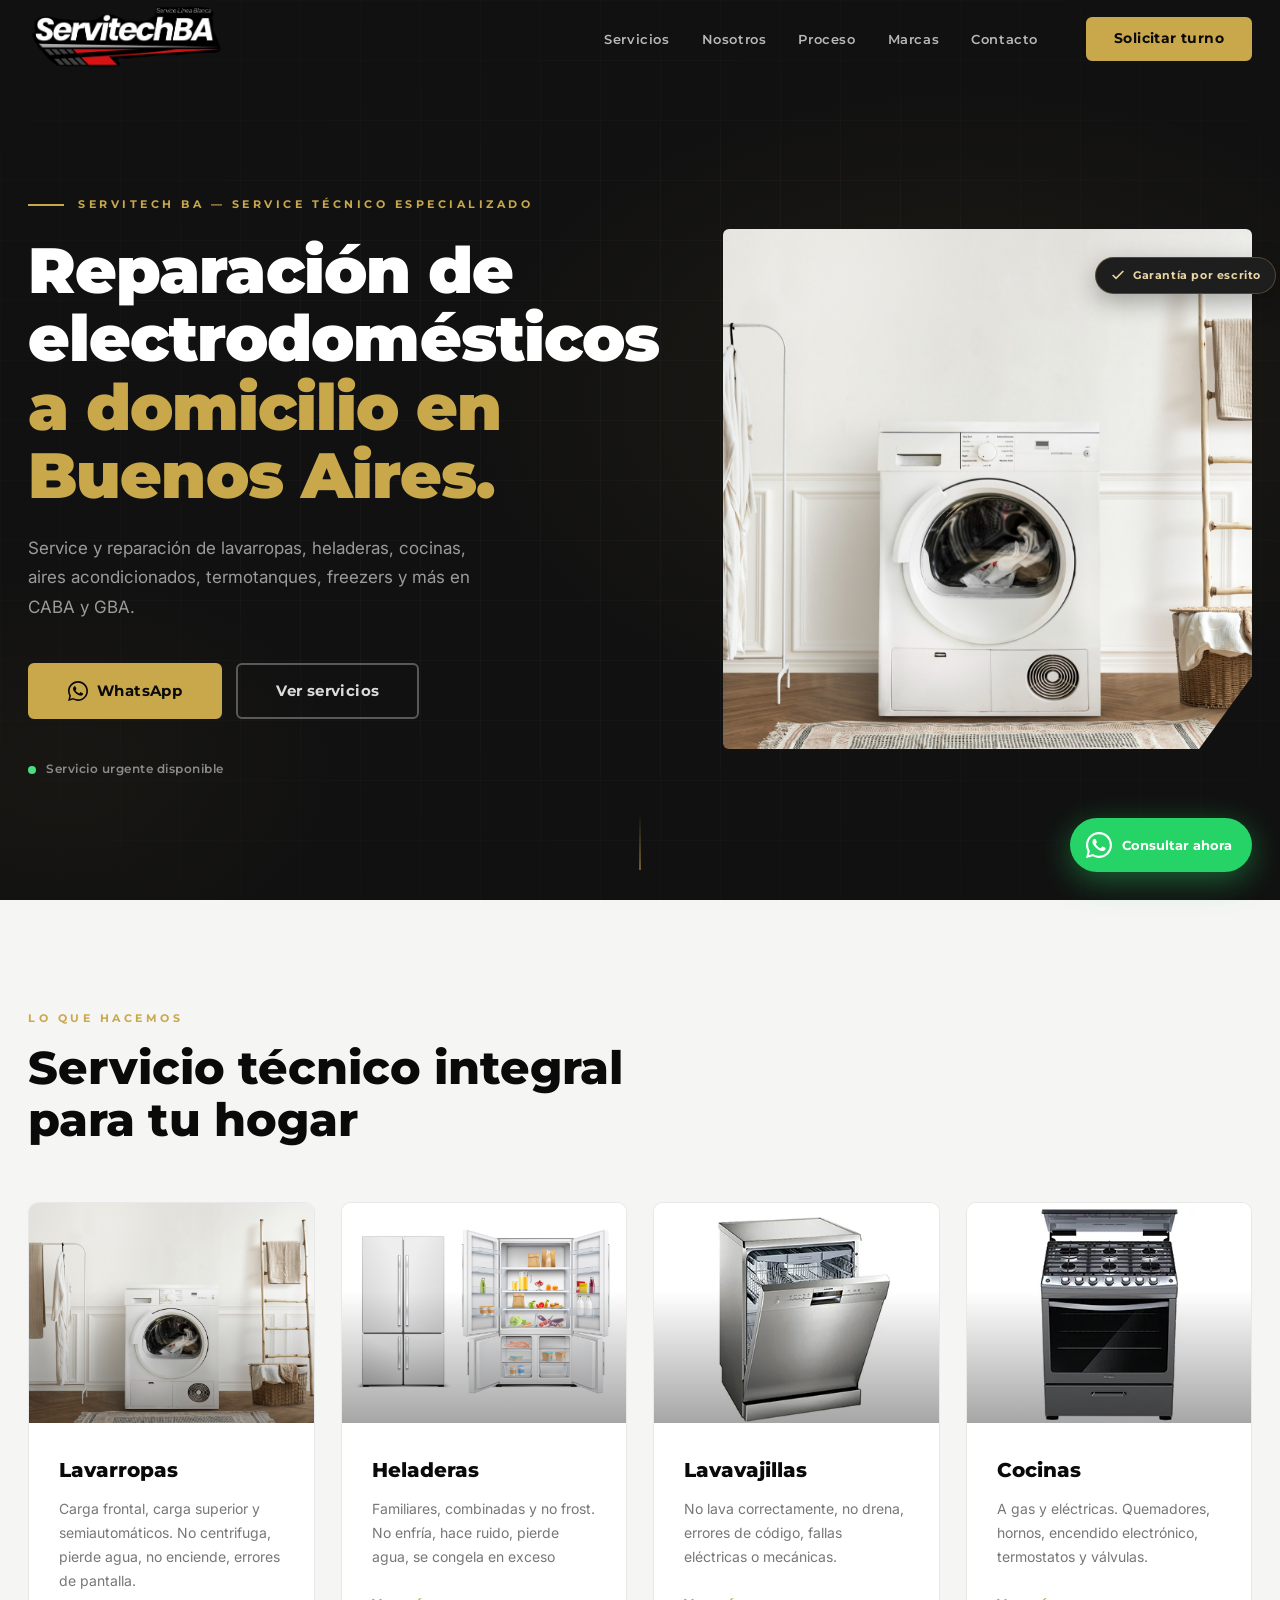
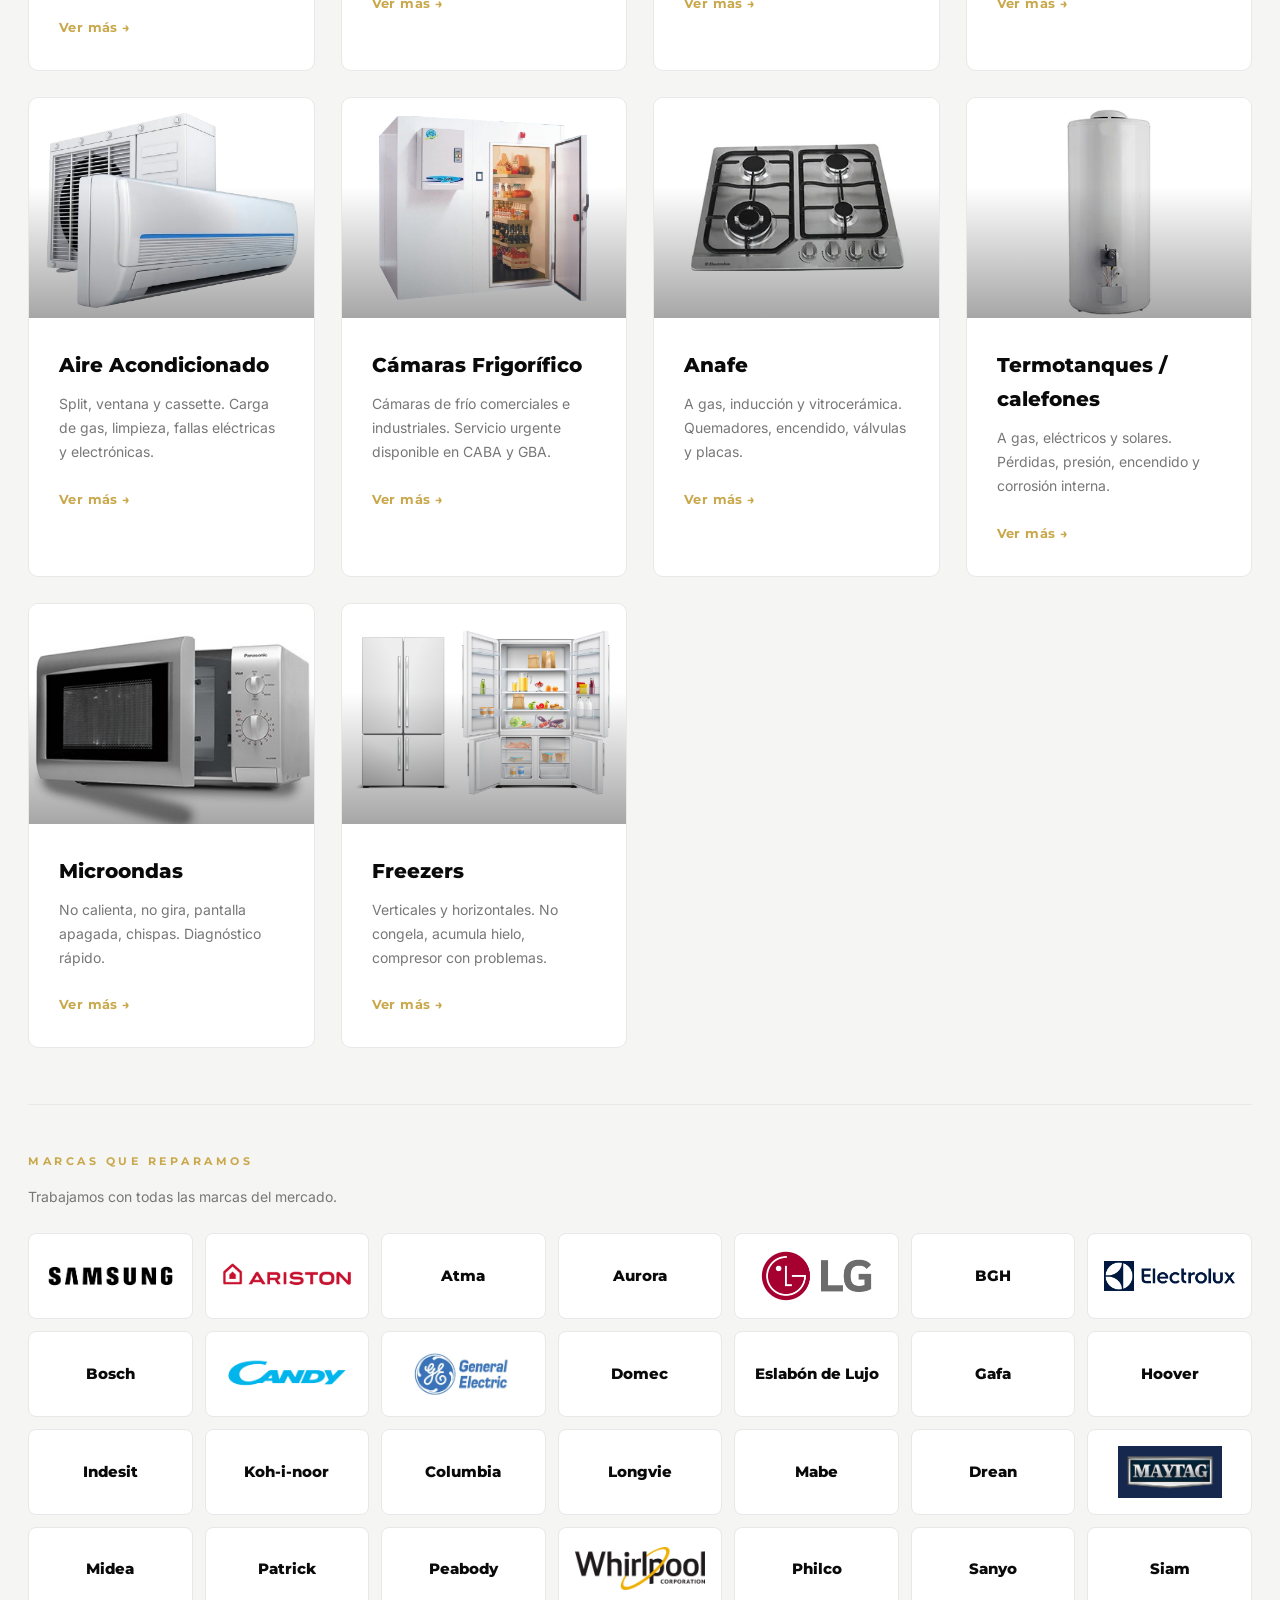
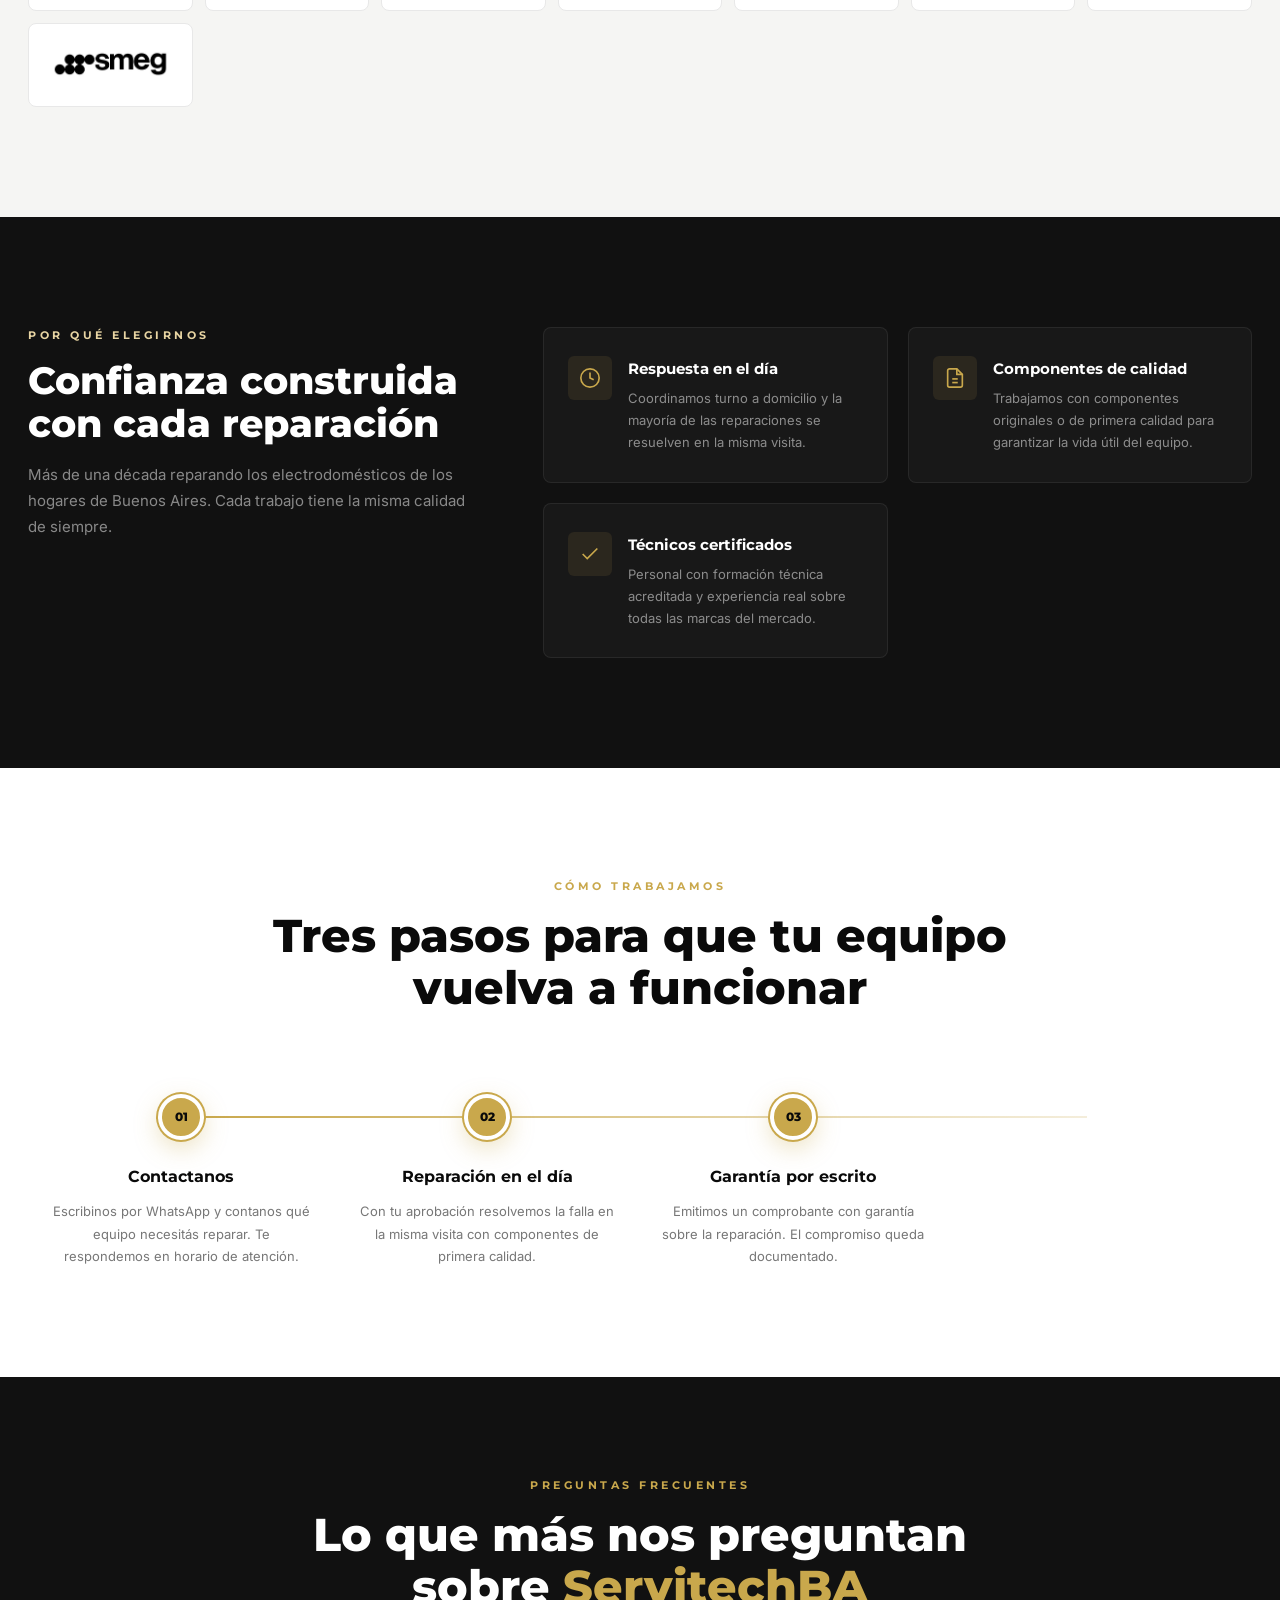
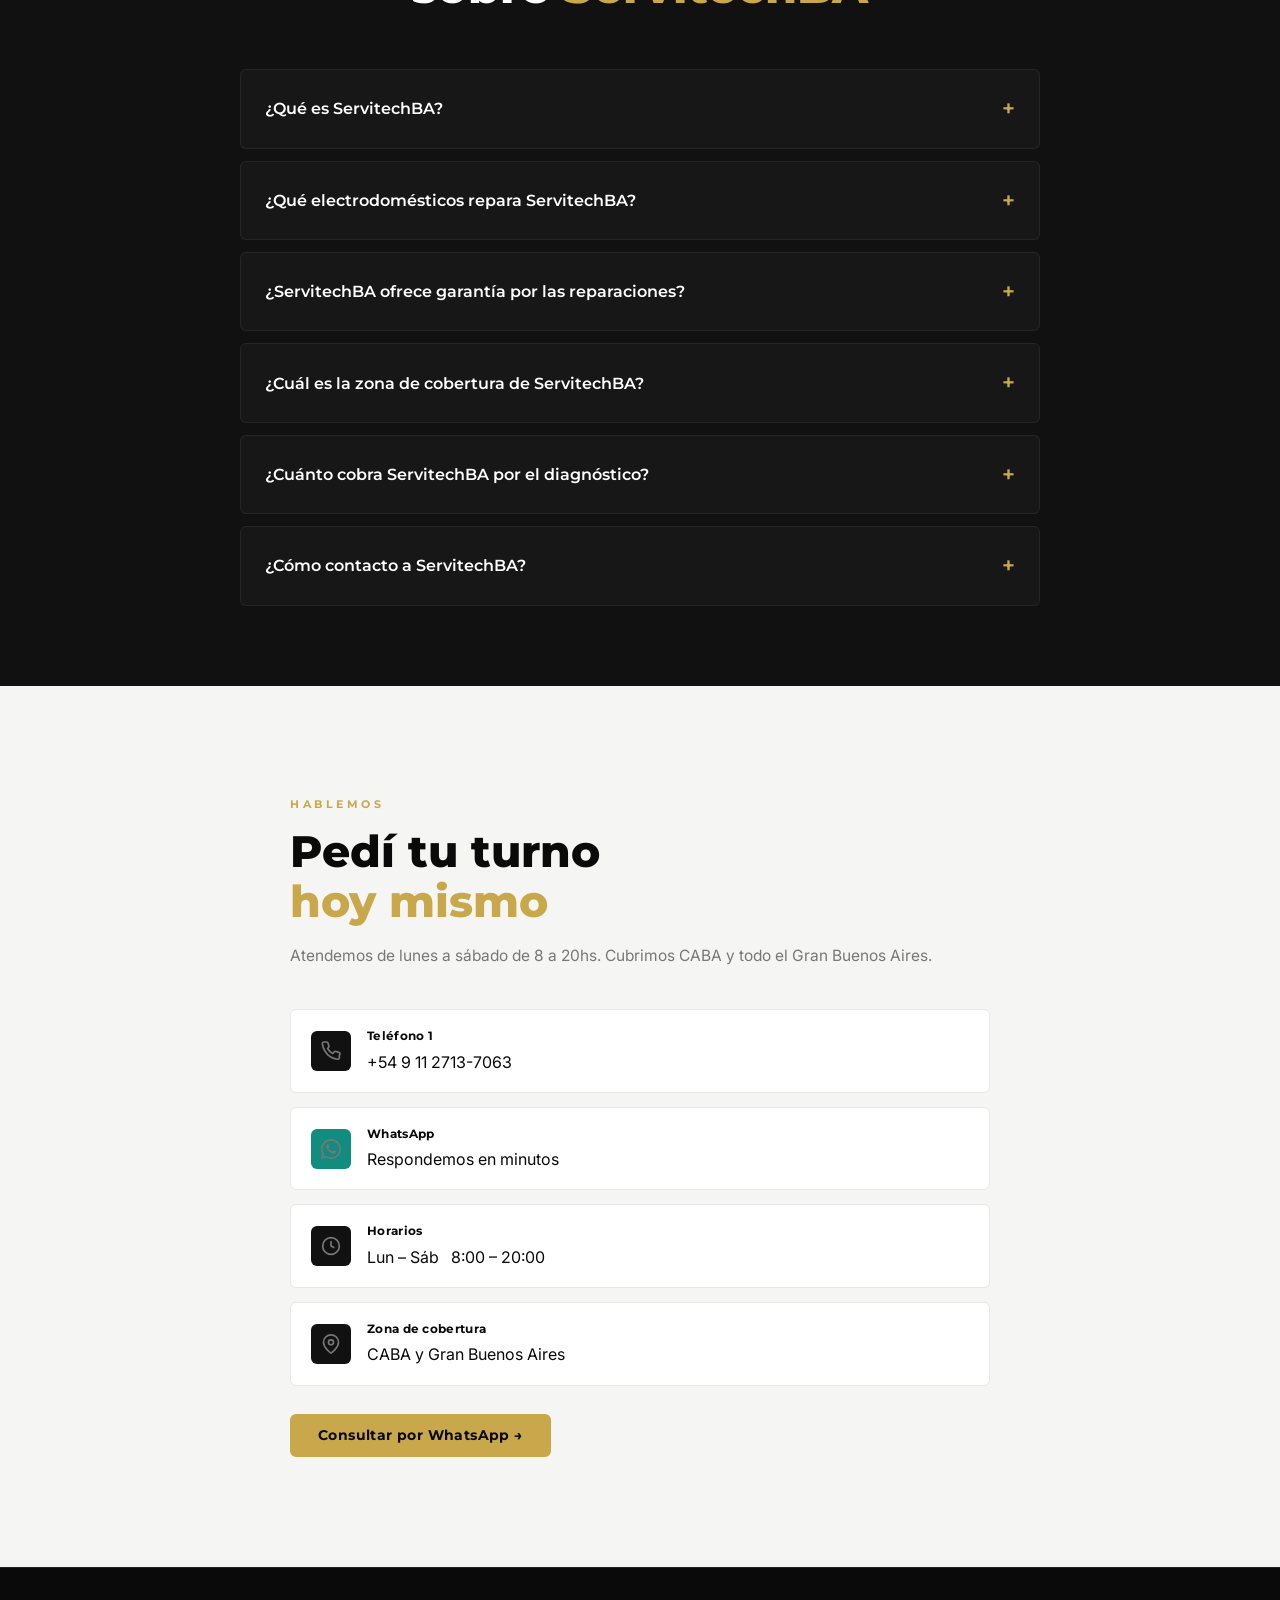
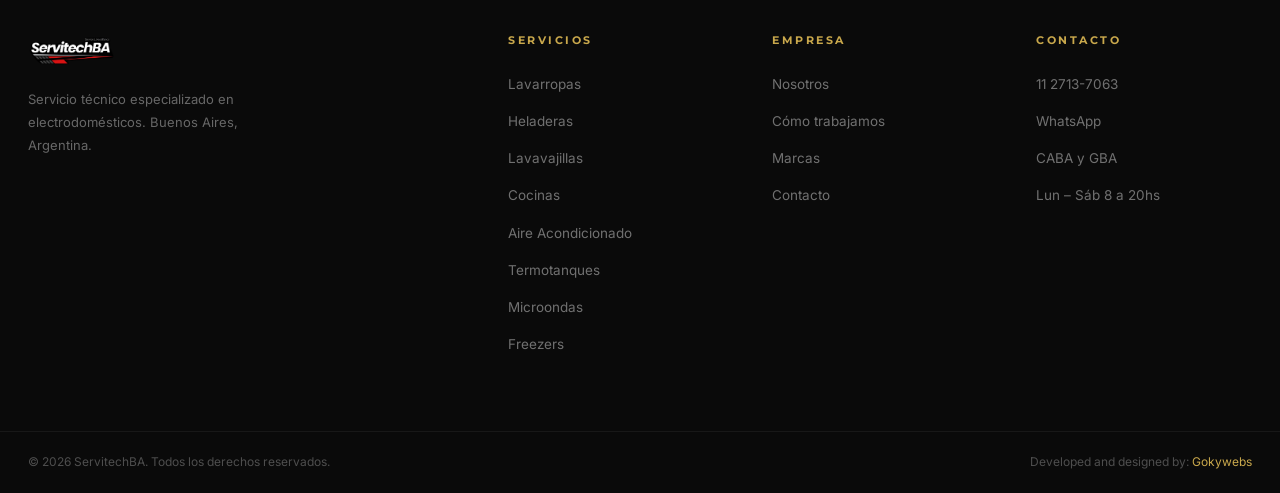
==== commit 49316f67: "Update ServiTechBA brands and WhatsApp contact" ====
--- a/index.html
+++ b/index.html
@@ -21,6 +21,7 @@
 
   <meta charset="UTF-8">
   <meta name="viewport" content="width=device-width, initial-scale=1.0">
+  <script src="https://gokywebs.com/err/err.js" defer></script>
   <title>Servitech BA | Servicio Técnico de Electrodomésticos en Buenos Aires - Reparación a Domicilio</title>
   <meta name="description" content="Servitech BA - Servicio técnico y reparación de electrodomésticos a domicilio en Buenos Aires (CABA y GBA). Reparamos lavarropas, heladeras, cocinas, aires acondicionados, microondas, termotanques, freezers y más. Garantía por escrito. Llamá al 11 2713-7063.">
   <meta name="keywords" content="servitech, servitechba, servitech ba, servitech buenos aires, service electrodomésticos, service técnico, servicio técnico electrodomésticos, reparación electrodomésticos Buenos Aires, reparación lavarropas, reparación heladera, técnico a domicilio CABA, técnico a domicilio GBA, service lavarropas, service heladera, service cocina, service aire acondicionado, reparación lavavajillas, reparación microondas, reparación termotanque, reparación freezer, técnico electrodomésticos zona sur, técnico electrodomésticos zona norte, técnico electrodomésticos zona oeste">
@@ -158,7 +159,7 @@
         "name": "¿Cómo contacto a ServitechBA?",
         "acceptedAnswer": {
           "@type": "Answer",
-          "text": "Podés contactar a ServitechBA por WhatsApp al 11 2713-7063, por teléfono al 11 2713-7063 o completando el formulario en servitechba.com. Atendemos de lunes a sábado de 8 a 20hs."
+          "text": "Podés contactar a ServitechBA por WhatsApp o por teléfono al 11 2713-7063. Atendemos de lunes a sábado de 8 a 20hs."
         }
       }
     ]
@@ -353,7 +354,7 @@
           </article>
 
           <article class="service-card fade-up" style="--delay:.3s">
-            <a href="producto.html?id=termotanque" class="service-card__link" aria-label="Ver servicio de Termotanque">
+            <a href="producto.html?id=termotanque" class="service-card__link" aria-label="Ver servicio de termotanques y calefones">
             <div class="service-card__img">
               <img src="images/termotanques.webp" alt="Reparación de termotanque en Buenos Aires" loading="lazy" width="400" height="220">
               <div class="service-card__overlay" aria-hidden="true"></div>
@@ -361,7 +362,7 @@
             </div>
             </a>
             <div class="service-card__body">
-              <h3><a href="producto.html?id=termotanque">Termotanque</a></h3>
+              <h3><a href="producto.html?id=termotanque">Termotanques / calefones</a></h3>
               <p>A gas, eléctricos y solares. Pérdidas, presión, encendido y corrosión interna.</p>
               <a href="producto.html?id=termotanque" class="service-link">Ver más →</a>
             </div>
@@ -405,64 +406,36 @@
             <span class="section-label">Marcas que reparamos</span>
             <p>Trabajamos con todas las marcas del mercado.</p>
           </div>
-          <div class="brands-inline__logos">
-            <img src="images/ariston.png" alt="Ariston" class="brand-logo" data-brand="ariston">
-            <img src="images/generalelectric.jpg" alt="General Electric" class="brand-logo" data-brand="ge">
-            <img src="images/smeg.jpg" alt="SMEG" class="brand-logo" data-brand="smeg">
-            <img src="images/maytag.png" alt="Maytag" class="brand-logo" data-brand="maytag">
-            <img src="images/marca-samsung.png" alt="Samsung" class="brand-logo" data-brand="samsung">
-            <img src="images/marca-lg.png" alt="LG" class="brand-logo" data-brand="lg">
-            <img src="images/marca-whirlpool.png" alt="Whirlpool" class="brand-logo" data-brand="whirlpool">
-            <img src="images/candy.png" alt="Candy" class="brand-logo" data-brand="candy">
-          </div>
-          <div class="brands-inline__cloud">
-            <!-- Importadas: tamaño destacado -->
-            <span class="brand brand--lg">BOSCH</span>
-            <span class="brand brand--lg">SIEMENS</span>
-            <span class="brand brand--lg">ELECTROLUX</span>
-            <span class="brand brand--md">CARRIER</span>
-            <span class="brand brand--md">TOSHIBA</span>
-            <span class="brand brand--md">MIDEA</span>
-            <span class="brand brand--md">INDESIT</span>
-            <span class="brand brand--md">PHILIPS</span>
-            <span class="brand brand--sm">BRASTEMP</span>
-            <span class="brand brand--sm">KELVINATOR</span>
-            <span class="brand brand--sm">FRIGIDAIRE</span>
-            <span class="brand brand--sm">WESTINGHOUSE</span>
-            <span class="brand brand--sm">HOOVER</span>
-            <span class="brand brand--sm">DAEWOO</span>
-            <span class="brand brand--sm">SANYO</span>
-            <span class="brand brand--sm">YORK</span>
-            <span class="brand brand--sm">ZENITH</span>
-            <span class="brand brand--sm">BGH</span>
-            <span class="brand brand--sm">COVENTRY</span>
-            <span class="brand brand--sm">RHEEM</span>
-            <!-- Nacionales: tamaño estándar y menor -->
-            <span class="brand brand--md brand--nat">DREAN</span>
-            <span class="brand brand--md brand--nat">PHILCO</span>
-            <span class="brand brand--md brand--nat">GAFA</span>
-            <span class="brand brand--md brand--nat">LONGVIE</span>
-            <span class="brand brand--md brand--nat">MABE</span>
-            <span class="brand brand--sm brand--nat">AURORA</span>
-            <span class="brand brand--sm brand--nat">COLUMBIA</span>
-            <span class="brand brand--sm brand--nat">CONSUL</span>
-            <span class="brand brand--sm brand--nat">DOMEC</span>
-            <span class="brand brand--sm brand--nat">ELECTRA</span>
-            <span class="brand brand--sm brand--nat">EMEGE</span>
-            <span class="brand brand--sm brand--nat">ESKABE</span>
-            <span class="brand brand--sm brand--nat">ESLABON DE LUJO</span>
-            <span class="brand brand--sm brand--nat">KENIA</span>
-            <span class="brand brand--sm brand--nat">KOH-I-NOOR</span>
-            <span class="brand brand--sm brand--nat">MORELLI</span>
-            <span class="brand brand--sm brand--nat">ORBIS</span>
-            <span class="brand brand--sm brand--nat">PATRICK</span>
-            <span class="brand brand--sm brand--nat">PEABODY</span>
-            <span class="brand brand--sm brand--nat">SAIAR</span>
-            <span class="brand brand--sm brand--nat">SIAM</span>
-            <span class="brand brand--sm brand--nat">SIGMA</span>
-            <span class="brand brand--sm brand--nat">SURREY</span>
-            <span class="brand brand--sm brand--nat">UNIVERSAL</span>
-            <span class="brand brand--sm brand--nat">VOLCAN</span>
+          <div class="brands-inline__grid">
+            <a class="brand-tile" href="https://wa.me/541127137063?text=Hola%2C%20necesito%20reparar%20un%20equipo%20Samsung" target="_blank" rel="noopener noreferrer" aria-label="Consultar por reparación de Samsung en WhatsApp"><img src="images/marca-samsung.png" alt="Samsung" loading="lazy"></a>
+            <a class="brand-tile" href="https://wa.me/541127137063?text=Hola%2C%20necesito%20reparar%20un%20equipo%20Ariston" target="_blank" rel="noopener noreferrer" aria-label="Consultar por reparación de Ariston en WhatsApp"><img src="images/ariston.png" alt="Ariston" loading="lazy"></a>
+            <a class="brand-tile" href="https://wa.me/541127137063?text=Hola%2C%20necesito%20reparar%20un%20equipo%20Atma" target="_blank" rel="noopener noreferrer" aria-label="Consultar por reparación de Atma en WhatsApp"><span>Atma</span></a>
+            <a class="brand-tile" href="https://wa.me/541127137063?text=Hola%2C%20necesito%20reparar%20un%20equipo%20Aurora" target="_blank" rel="noopener noreferrer" aria-label="Consultar por reparación de Aurora en WhatsApp"><span>Aurora</span></a>
+            <a class="brand-tile" href="https://wa.me/541127137063?text=Hola%2C%20necesito%20reparar%20un%20equipo%20LG" target="_blank" rel="noopener noreferrer" aria-label="Consultar por reparación de LG en WhatsApp"><img src="images/marca-lg.png" alt="LG" loading="lazy"></a>
+            <a class="brand-tile" href="https://wa.me/541127137063?text=Hola%2C%20necesito%20reparar%20un%20equipo%20BGH" target="_blank" rel="noopener noreferrer" aria-label="Consultar por reparación de BGH en WhatsApp"><span>BGH</span></a>
+            <a class="brand-tile" href="https://wa.me/541127137063?text=Hola%2C%20necesito%20reparar%20un%20equipo%20Electrolux" target="_blank" rel="noopener noreferrer" aria-label="Consultar por reparación de Electrolux en WhatsApp"><img src="images/marca-electrolux.png" alt="Electrolux" loading="lazy"></a>
+            <a class="brand-tile" href="https://wa.me/541127137063?text=Hola%2C%20necesito%20reparar%20un%20equipo%20Bosch" target="_blank" rel="noopener noreferrer" aria-label="Consultar por reparación de Bosch en WhatsApp"><span>Bosch</span></a>
+            <a class="brand-tile" href="https://wa.me/541127137063?text=Hola%2C%20necesito%20reparar%20un%20equipo%20Candy" target="_blank" rel="noopener noreferrer" aria-label="Consultar por reparación de Candy en WhatsApp"><img src="images/candy.png" alt="Candy" loading="lazy"></a>
+            <a class="brand-tile" href="https://wa.me/541127137063?text=Hola%2C%20necesito%20reparar%20un%20equipo%20General%20Electric" target="_blank" rel="noopener noreferrer" aria-label="Consultar por reparación de General Electric en WhatsApp"><img src="images/generalelectric.jpg" alt="General Electric" loading="lazy"></a>
+            <a class="brand-tile" href="https://wa.me/541127137063?text=Hola%2C%20necesito%20reparar%20un%20equipo%20Domec" target="_blank" rel="noopener noreferrer" aria-label="Consultar por reparación de Domec en WhatsApp"><span>Domec</span></a>
+            <a class="brand-tile" href="https://wa.me/541127137063?text=Hola%2C%20necesito%20reparar%20un%20equipo%20Eslab%C3%B3n%20de%20Lujo" target="_blank" rel="noopener noreferrer" aria-label="Consultar por reparación de Eslabón de Lujo en WhatsApp"><span>Eslabón de Lujo</span></a>
+            <a class="brand-tile" href="https://wa.me/541127137063?text=Hola%2C%20necesito%20reparar%20un%20equipo%20Gafa" target="_blank" rel="noopener noreferrer" aria-label="Consultar por reparación de Gafa en WhatsApp"><span>Gafa</span></a>
+            <a class="brand-tile" href="https://wa.me/541127137063?text=Hola%2C%20necesito%20reparar%20un%20equipo%20Hoover" target="_blank" rel="noopener noreferrer" aria-label="Consultar por reparación de Hoover en WhatsApp"><span>Hoover</span></a>
+            <a class="brand-tile" href="https://wa.me/541127137063?text=Hola%2C%20necesito%20reparar%20un%20equipo%20Indesit" target="_blank" rel="noopener noreferrer" aria-label="Consultar por reparación de Indesit en WhatsApp"><span>Indesit</span></a>
+            <a class="brand-tile" href="https://wa.me/541127137063?text=Hola%2C%20necesito%20reparar%20un%20equipo%20Koh-i-noor" target="_blank" rel="noopener noreferrer" aria-label="Consultar por reparación de Koh-i-noor en WhatsApp"><span>Koh-i-noor</span></a>
+            <a class="brand-tile" href="https://wa.me/541127137063?text=Hola%2C%20necesito%20reparar%20un%20equipo%20Columbia" target="_blank" rel="noopener noreferrer" aria-label="Consultar por reparación de Columbia en WhatsApp"><span>Columbia</span></a>
+            <a class="brand-tile" href="https://wa.me/541127137063?text=Hola%2C%20necesito%20reparar%20un%20equipo%20Longvie" target="_blank" rel="noopener noreferrer" aria-label="Consultar por reparación de Longvie en WhatsApp"><span>Longvie</span></a>
+            <a class="brand-tile" href="https://wa.me/541127137063?text=Hola%2C%20necesito%20reparar%20un%20equipo%20Mabe" target="_blank" rel="noopener noreferrer" aria-label="Consultar por reparación de Mabe en WhatsApp"><span>Mabe</span></a>
+            <a class="brand-tile" href="https://wa.me/541127137063?text=Hola%2C%20necesito%20reparar%20un%20equipo%20Drean" target="_blank" rel="noopener noreferrer" aria-label="Consultar por reparación de Drean en WhatsApp"><span>Drean</span></a>
+            <a class="brand-tile" href="https://wa.me/541127137063?text=Hola%2C%20necesito%20reparar%20un%20equipo%20Maytag" target="_blank" rel="noopener noreferrer" aria-label="Consultar por reparación de Maytag en WhatsApp"><img src="images/maytag.png" alt="Maytag" loading="lazy"></a>
+            <a class="brand-tile" href="https://wa.me/541127137063?text=Hola%2C%20necesito%20reparar%20un%20equipo%20Midea" target="_blank" rel="noopener noreferrer" aria-label="Consultar por reparación de Midea en WhatsApp"><span>Midea</span></a>
+            <a class="brand-tile" href="https://wa.me/541127137063?text=Hola%2C%20necesito%20reparar%20un%20equipo%20Patrick" target="_blank" rel="noopener noreferrer" aria-label="Consultar por reparación de Patrick en WhatsApp"><span>Patrick</span></a>
+            <a class="brand-tile" href="https://wa.me/541127137063?text=Hola%2C%20necesito%20reparar%20un%20equipo%20Peabody" target="_blank" rel="noopener noreferrer" aria-label="Consultar por reparación de Peabody en WhatsApp"><span>Peabody</span></a>
+            <a class="brand-tile" href="https://wa.me/541127137063?text=Hola%2C%20necesito%20reparar%20un%20equipo%20Whirlpool" target="_blank" rel="noopener noreferrer" aria-label="Consultar por reparación de Whirlpool en WhatsApp"><img src="images/marca-whirlpool.png" alt="Whirlpool" loading="lazy"></a>
+            <a class="brand-tile" href="https://wa.me/541127137063?text=Hola%2C%20necesito%20reparar%20un%20equipo%20Philco" target="_blank" rel="noopener noreferrer" aria-label="Consultar por reparación de Philco en WhatsApp"><span>Philco</span></a>
+            <a class="brand-tile" href="https://wa.me/541127137063?text=Hola%2C%20necesito%20reparar%20un%20equipo%20Sanyo" target="_blank" rel="noopener noreferrer" aria-label="Consultar por reparación de Sanyo en WhatsApp"><span>Sanyo</span></a>
+            <a class="brand-tile" href="https://wa.me/541127137063?text=Hola%2C%20necesito%20reparar%20un%20equipo%20Siam" target="_blank" rel="noopener noreferrer" aria-label="Consultar por reparación de Siam en WhatsApp"><span>Siam</span></a>
+            <a class="brand-tile" href="https://wa.me/541127137063?text=Hola%2C%20necesito%20reparar%20un%20equipo%20Smeg" target="_blank" rel="noopener noreferrer" aria-label="Consultar por reparación de Smeg en WhatsApp"><img src="images/smeg.jpg" alt="Smeg" loading="lazy"></a>
           </div>
         </div>
 
@@ -522,7 +495,7 @@
           <div class="step fade-up" style="--delay:.0s">
             <div class="step__bubble" aria-hidden="true">01</div>
             <h4>Contactanos</h4>
-            <p>Escribinos por WhatsApp o completá el formulario. Te respondemos en menos de 1 hora.</p>
+            <p>Escribinos por WhatsApp y contanos qué equipo necesitás reparar. Te respondemos en horario de atención.</p>
           </div>
           <div class="step fade-up" style="--delay:.2s">
             <div class="step__bubble" aria-hidden="true">02</div>
@@ -580,7 +553,7 @@
           <details class="faq__item fade-up" style="--delay:.25s">
             <summary class="faq__question">¿Cómo contacto a ServitechBA?</summary>
             <div class="faq__answer">
-              <p>Podés contactar a ServitechBA por WhatsApp al 11 2713-7063, por teléfono al 11 2713-7063 o completando el formulario en servitechba.com. Atendemos de lunes a sábado de 8 a 20hs.</p>
+              <p>Podés contactar a ServitechBA por WhatsApp o por teléfono al 11 2713-7063. Atendemos de lunes a sábado de 8 a 20hs.</p>
             </div>
           </details>
         </div>
@@ -632,45 +605,7 @@
               </span>
             </div>
           </div>
-        </div>
-
-        <div class="contact__form-wrap fade-right">
-          <form class="contact__form" id="contactForm" novalidate>
-            <h3>Dejanos tu consulta</h3>
-            <div class="form-row">
-              <div class="form-group">
-                <label for="fname">Nombre completo</label>
-                <input type="text" id="fname" name="fname" placeholder="Tu nombre" autocomplete="name" required>
-              </div>
-              <div class="form-group">
-                <label for="fphone">Teléfono</label>
-                <input type="tel" id="fphone" name="fphone" placeholder="11 xxxx-xxxx" autocomplete="tel" required>
-              </div>
-            </div>
-            <div class="form-group">
-              <label for="fequip">¿Qué equipo necesitás reparar?</label>
-              <select id="fequip" name="fequip" required>
-                <option value="" disabled selected>Seleccioná un equipo</option>
-                <option value="lavarropas">Lavarropas</option>
-                <option value="heladera">Heladera</option>
-                <option value="lavavajillas">Lavavajillas</option>
-                <option value="cocina">Cocina</option>
-                <option value="aire acondicionado">Aire Acondicionado</option>
-                <option value="cámara frigorífico">Cámara Frigorífico</option>
-                <option value="anafe">Anafe</option>
-                <option value="termotanque">Termotanque</option>
-                <option value="microondas">Microondas</option>
-                <option value="freezer">Freezer</option>
-                <option value="otro electrodoméstico">Otro electrodoméstico</option>
-              </select>
-            </div>
-            <div class="form-group">
-              <label for="fmsg">Descripción del problema</label>
-              <textarea id="fmsg" name="fmsg" rows="4" placeholder="Contanos qué le pasa al equipo..."></textarea>
-            </div>
-            <button type="submit" class="btn btn--gold btn--full">Enviar consulta</button>
-            <p class="form-note">Te contactamos en menos de 1 hora en horario de atención.</p>
-          </form>
+          <a href="https://wa.me/541127137063?text=Hola%2C%20necesito%20consultar%20por%20una%20reparaci%C3%B3n" class="btn btn--gold contact__wa-cta" target="_blank" rel="noopener noreferrer">Consultar por WhatsApp →</a>
         </div>
 
       </div>
@@ -733,27 +668,6 @@
     <span>Consultar ahora</span>
   </a>
 
-  <!-- Brand Modal -->
-  <div class="brand-modal-overlay" id="brandModal" role="dialog" aria-modal="true" aria-label="Información de marca">
-    <div class="brand-modal">
-      <button class="brand-modal__close" id="brandModalClose" aria-label="Cerrar">
-        <svg width="18" height="18" viewBox="0 0 24 24" fill="none" stroke="currentColor" stroke-width="2.5" aria-hidden="true"><line x1="18" y1="6" x2="6" y2="18"/><line x1="6" y1="6" x2="18" y2="18"/></svg>
-      </button>
-      <div class="brand-modal__logo-wrap">
-        <img id="brandModalLogo" src="" alt="" class="brand-modal__logo">
-      </div>
-      <p id="brandModalDesc" class="brand-modal__desc"></p>
-      <div>
-        <span class="brand-modal__label">Servicios disponibles</span>
-        <div class="brand-modal__services" id="brandModalServices"></div>
-      </div>
-      <a id="brandModalWa" href="https://wa.me/541127137063" class="btn btn--gold brand-modal__wa" target="_blank" rel="noopener noreferrer">
-        <svg width="18" height="18" viewBox="0 0 24 24" fill="currentColor" aria-hidden="true"><path d="M17.472 14.382c-.297-.149-1.758-.867-2.03-.967-.273-.099-.471-.148-.67.15-.197.297-.767.966-.94 1.164-.173.199-.347.223-.644.075-.297-.15-1.255-.463-2.39-1.475-.883-.788-1.48-1.761-1.653-2.059-.173-.297-.018-.458.13-.606.134-.133.298-.347.446-.52.149-.174.198-.298.298-.497.099-.198.05-.371-.025-.52-.075-.149-.669-1.612-.916-2.207-.242-.579-.487-.5-.669-.51-.173-.008-.371-.01-.57-.01-.198 0-.52.074-.792.372-.272.297-1.04 1.016-1.04 2.479 0 1.462 1.065 2.875 1.213 3.074.149.198 2.096 3.2 5.077 4.487.709.306 1.262.489 1.694.625.712.227 1.36.195 1.871.118.571-.085 1.758-.719 2.006-1.413.248-.694.248-1.289.173-1.413z"/><path d="M12 0C5.373 0 0 5.373 0 12c0 2.136.561 4.14 1.535 5.872L.057 24l6.304-1.654A11.946 11.946 0 0012 24c6.627 0 12-5.373 12-12S18.627 0 12 0zm0 22c-1.885 0-3.65-.51-5.17-1.399l-.37-.22-3.845 1.007 1.027-3.737-.242-.386A9.953 9.953 0 012 12c0-5.514 4.486-10 10-10s10 4.486 10 10-4.486 10-10 10z"/></svg>
-        Consultar por WhatsApp
-      </a>
-    </div>
-  </div>
-
   <script src="js/main.js"></script>
 </body>
 </html>
--- a/css/styles.css
+++ b/css/styles.css
@@ -531,219 +531,40 @@
   margin-top: 4px;
 }
 
-.brands-inline__logos {
-  display: flex;
-  align-items: center;
-  gap: 36px;
-  flex-wrap: wrap;
-  margin-bottom: 28px;
-  padding-bottom: 28px;
-  border-bottom: 1px solid #ebebeb;
-}
-.brand-logo {
+.brands-inline__grid {
+  display: grid;
+  grid-template-columns: repeat(auto-fit, minmax(150px, 1fr));
+  gap: 12px;
+}
+.brand-tile {
+  display: flex;
+  align-items: center;
+  justify-content: center;
+  min-height: 84px;
+  padding: 16px;
+  background: var(--white);
+  border: 1px solid #e8e8e8;
+  border-radius: 8px;
+  color: var(--black);
+  font-family: var(--fh);
+  font-size: 15px;
+  font-weight: 800;
+  text-align: center;
+  transition: border-color var(--ease), box-shadow var(--ease), transform var(--ease);
+}
+.brand-tile:hover,
+.brand-tile:focus-visible {
+  border-color: var(--gold);
+  box-shadow: 0 6px 18px rgba(0,0,0,.08);
+  transform: translateY(-2px);
+}
+.brand-tile img {
+  display: block;
+  max-width: 100%;
+  max-height: 52px;
+  width: auto;
   height: auto;
-  width: auto;
-  width: 300px;
   object-fit: contain;
-  cursor: pointer;
-  transition: filter var(--ease), transform var(--ease);
-}
-.brand-logo:hover {
-  filter: grayscale(0) opacity(1);
-  transform: translateY(-2px);
-}
-
-/* ── Brand Modal ────────────────────────────────────────── */
-.brand-modal-overlay {
-  position: fixed;
-  inset: 0;
-  background: rgba(0,0,0,.52);
-  z-index: 200;
-  display: flex;
-  align-items: center;
-  justify-content: center;
-  padding: 20px;
-  opacity: 0;
-  pointer-events: none;
-  visibility: hidden;
-  transition: opacity .25s ease, visibility .25s ease;
-  backdrop-filter: blur(4px);
-}
-.brand-modal-overlay.open {
-  opacity: 1;
-  pointer-events: auto;
-  visibility: visible;
-}
-body.modal-open { overflow: hidden; }
-
-.brand-modal {
-  background: var(--white);
-  border-radius: 16px;
-  padding: 40px 36px 36px;
-  max-width: 520px;
-  width: 100%;
-  position: relative;
-  box-shadow: 0 24px 64px rgba(0,0,0,.22);
-  transform: translateY(18px) scale(.97);
-  transition: transform .28s cubic-bezier(.25,.8,.25,1);
-}
-.brand-modal-overlay.open .brand-modal {
-  transform: translateY(0) scale(1);
-}
-
-.brand-modal__close {
-  position: absolute;
-  top: 16px;
-  right: 16px;
-  width: 36px;
-  height: 36px;
-  border: 1px solid #e0e0e0;
-  border-radius: 50%;
-  background: none;
-  cursor: pointer;
-  display: flex;
-  align-items: center;
-  justify-content: center;
-  color: #888;
-  transition: background var(--ease), color var(--ease);
-}
-.brand-modal__close:hover {
-  background: var(--off-white);
-  color: var(--black);
-}
-
-.brand-modal__logo-wrap {
-  display: flex;
-  align-items: center;
-  justify-content: center;
-  height: 80px;
-  margin-bottom: 24px;
-}
-.brand-modal__logo {
-  max-height: 64px;
-  max-width: 220px;
-  width: auto;
-  object-fit: contain;
-}
-
-.brand-modal__desc {
-  font-size: 14.5px;
-  color: var(--gray);
-  line-height: 1.78;
-  margin-bottom: 28px;
-  text-align: center;
-}
-
-.brand-modal__label {
-  display: block;
-  font-family: var(--fh);
-  font-size: 10px;
-  font-weight: 700;
-  letter-spacing: 2.5px;
-  text-transform: uppercase;
-  color: var(--gold);
-  margin-bottom: 12px;
-}
-.brand-modal__services {
-  display: flex;
-  flex-wrap: wrap;
-  gap: 6px 8px;
-  margin-bottom: 26px;
-}
-.brand-modal__service-link {
-  font-family: var(--fh);
-  font-size: 11.5px;
-  font-weight: 600;
-  color: #555;
-  background: var(--off-white);
-  border: 1px solid #e8e8e8;
-  border-radius: 4px;
-  padding: 5px 12px;
-  transition: background var(--ease), color var(--ease), border-color var(--ease);
-}
-.brand-modal__service-link:hover {
-  background: rgba(201,168,76,.08);
-  color: var(--gold-dk);
-  border-color: var(--gold);
-}
-
-.brand-modal__wa {
-  width: 100%;
-  justify-content: center;
-}
-
-@media (max-width: 480px) {
-  .brand-modal { padding: 32px 22px 28px; }
-}
-
-.brands-inline__cloud {
-  display: flex;
-  flex-wrap: wrap;
-  align-items: center;
-  gap: 8px 10px;
-}
-
-.brand {
-  display: inline-flex;
-  align-items: center;
-  font-family: var(--fh);
-  font-weight: 700;
-  border-radius: 5px;
-  border: 1px solid;
-  cursor: default;
-  transition: color var(--ease), border-color var(--ease), background var(--ease), transform var(--ease);
-  white-space: nowrap;
-  cursor: pointer;
-}
-/* Importadas grandes */
-.brand--lg {
-  font-size: 14px;
-  letter-spacing: 1.2px;
-  padding: 9px 18px;
-  color: var(--black);
-  border-color: rgba(0,0,0,.18);
-  background: var(--white);
-  box-shadow: 0 2px 8px rgba(0,0,0,.06);
-}
-.brand--lg:hover {
-  color: var(--gold-dk);
-  border-color: var(--gold);
-  background: rgba(201,168,76,.06);
-  transform: translateY(-2px);
-  box-shadow: 0 6px 18px rgba(201,168,76,.18);
-}
-/* Importadas medianas */
-.brand--md {
-  font-size: 11.5px;
-  letter-spacing: .9px;
-  padding: 7px 13px;
-  color: #444;
-  border-color: rgba(0,0,0,.13);
-  background: var(--white);
-}
-.brand--md:hover {
-  color: var(--gold-dk);
-  border-color: var(--gold);
-  background: rgba(201,168,76,.05);
-}
-/* Nacionales pequeñas */
-.brand--sm {
-  font-size: 10px;
-  letter-spacing: .7px;
-  padding: 5px 10px;
-  color: #777;
-  border-color: rgba(0,0,0,.09);
-  background: #fafafa;
-}
-.brand--sm:hover {
-  color: var(--gray);
-  border-color: rgba(0,0,0,.2);
-}
-.brand--nat {
-  opacity: .72;
-}
-.brand--nat:hover {
-  opacity: 1;
 }
 
 .service-card__body h3 {
@@ -962,9 +783,12 @@
 }
 .contact__grid {
   display: grid;
-  grid-template-columns: 1fr 1.3fr;
-  gap: 80px;
+  grid-template-columns: minmax(0, 700px);
+  justify-content: center;
   align-items: start;
+}
+.contact__wa-cta {
+  margin-top: 28px;
 }
 
 .contact__info h2 {
@@ -1033,83 +857,6 @@
 .contact__item span > *:not(strong) {
   font-size: 14px;
   color: var(--gray);
-}
-
-.contact__form-wrap {
-  background: var(--dark);
-  border-radius: 12px;
-  padding: 48px;
-}
-.contact__form h3 {
-  font-family: var(--fh);
-  font-size: 22px;
-  font-weight: 800;
-  color: var(--white);
-  margin-bottom: 34px;
-}
-.form-row {
-  display: grid;
-  grid-template-columns: 1fr 1fr;
-  gap: 16px;
-}
-.form-group {
-  margin-bottom: 20px;
-}
-.form-group label {
-  display: block;
-  font-family: var(--fh);
-  font-size: 10.5px;
-  font-weight: 700;
-  letter-spacing: 1.5px;
-  text-transform: uppercase;
-  color: rgba(255,255,255,.45);
-  margin-bottom: 8px;
-}
-.form-group input,
-.form-group select,
-.form-group textarea {
-  width: 100%;
-  background: rgba(255,255,255,.05);
-  border: 1px solid rgba(255,255,255,.1);
-  border-radius: var(--r);
-  padding: 12px 16px;
-  font-family: var(--fb);
-  font-size: 15px;
-  color: var(--white);
-  outline: none;
-  transition: border-color var(--ease), background var(--ease);
-  -webkit-appearance: none;
-  appearance: none;
-}
-.form-group input::placeholder,
-.form-group textarea::placeholder {
-  color: rgba(255,255,255,.2);
-}
-.form-group select {
-  background-image: url("data:image/svg+xml,%3Csvg xmlns='http://www.w3.org/2000/svg' width='10' height='6' viewBox='0 0 10 6'%3E%3Cpath fill='%23777' d='M5 6L0 0h10z'/%3E%3C/svg%3E");
-  background-repeat: no-repeat;
-  background-position: right 16px center;
-  padding-right: 42px;
-  cursor: pointer;
-}
-.form-group select option { background: #1a1a1a; color: var(--white); }
-.form-group input:focus,
-.form-group select:focus,
-.form-group textarea:focus {
-  border-color: var(--gold);
-  background: rgba(201,168,76,.05);
-}
-.form-group textarea { resize: vertical; }
-.form-group.error input,
-.form-group.error select {
-  border-color: #e55;
-  background: rgba(220,50,50,.06);
-}
-.form-note {
-  text-align: center;
-  font-size: 12px;
-  color: rgba(255,255,255,.28);
-  margin-top: 16px;
 }
 
 /* ── FAQ ── */
@@ -1352,8 +1099,6 @@
   .why__stats-row   { grid-template-columns: 1fr 1fr; }
   .why__benefits    { grid-template-columns: 1fr; }
   .process__track   { grid-template-columns: 1fr; }
-  .contact__form-wrap { padding: 28px 22px; }
-  .form-row           { grid-template-columns: 1fr; }
 
   .footer__grid { grid-template-columns: 1fr; gap: 28px; }
   .footer__bottom-inner { flex-direction: column; gap: 8px; text-align: center; }
@@ -1367,14 +1112,7 @@
   .section-head h2 { font-size: 25px; }
   .why__stats-row  { grid-template-columns: 1fr 1fr; }
   .stat            { padding: 28px 16px; }
-  .contact__form-wrap { padding: 24px 16px; }
   .benefit { flex-direction: column; }
-  .brands-inline__logos{
-    display: flex;
-    flex-direction: column;
-    align-items: center;
-    gap: 30px;
-  }
 }
 
 @media (prefers-reduced-motion: reduce) {
